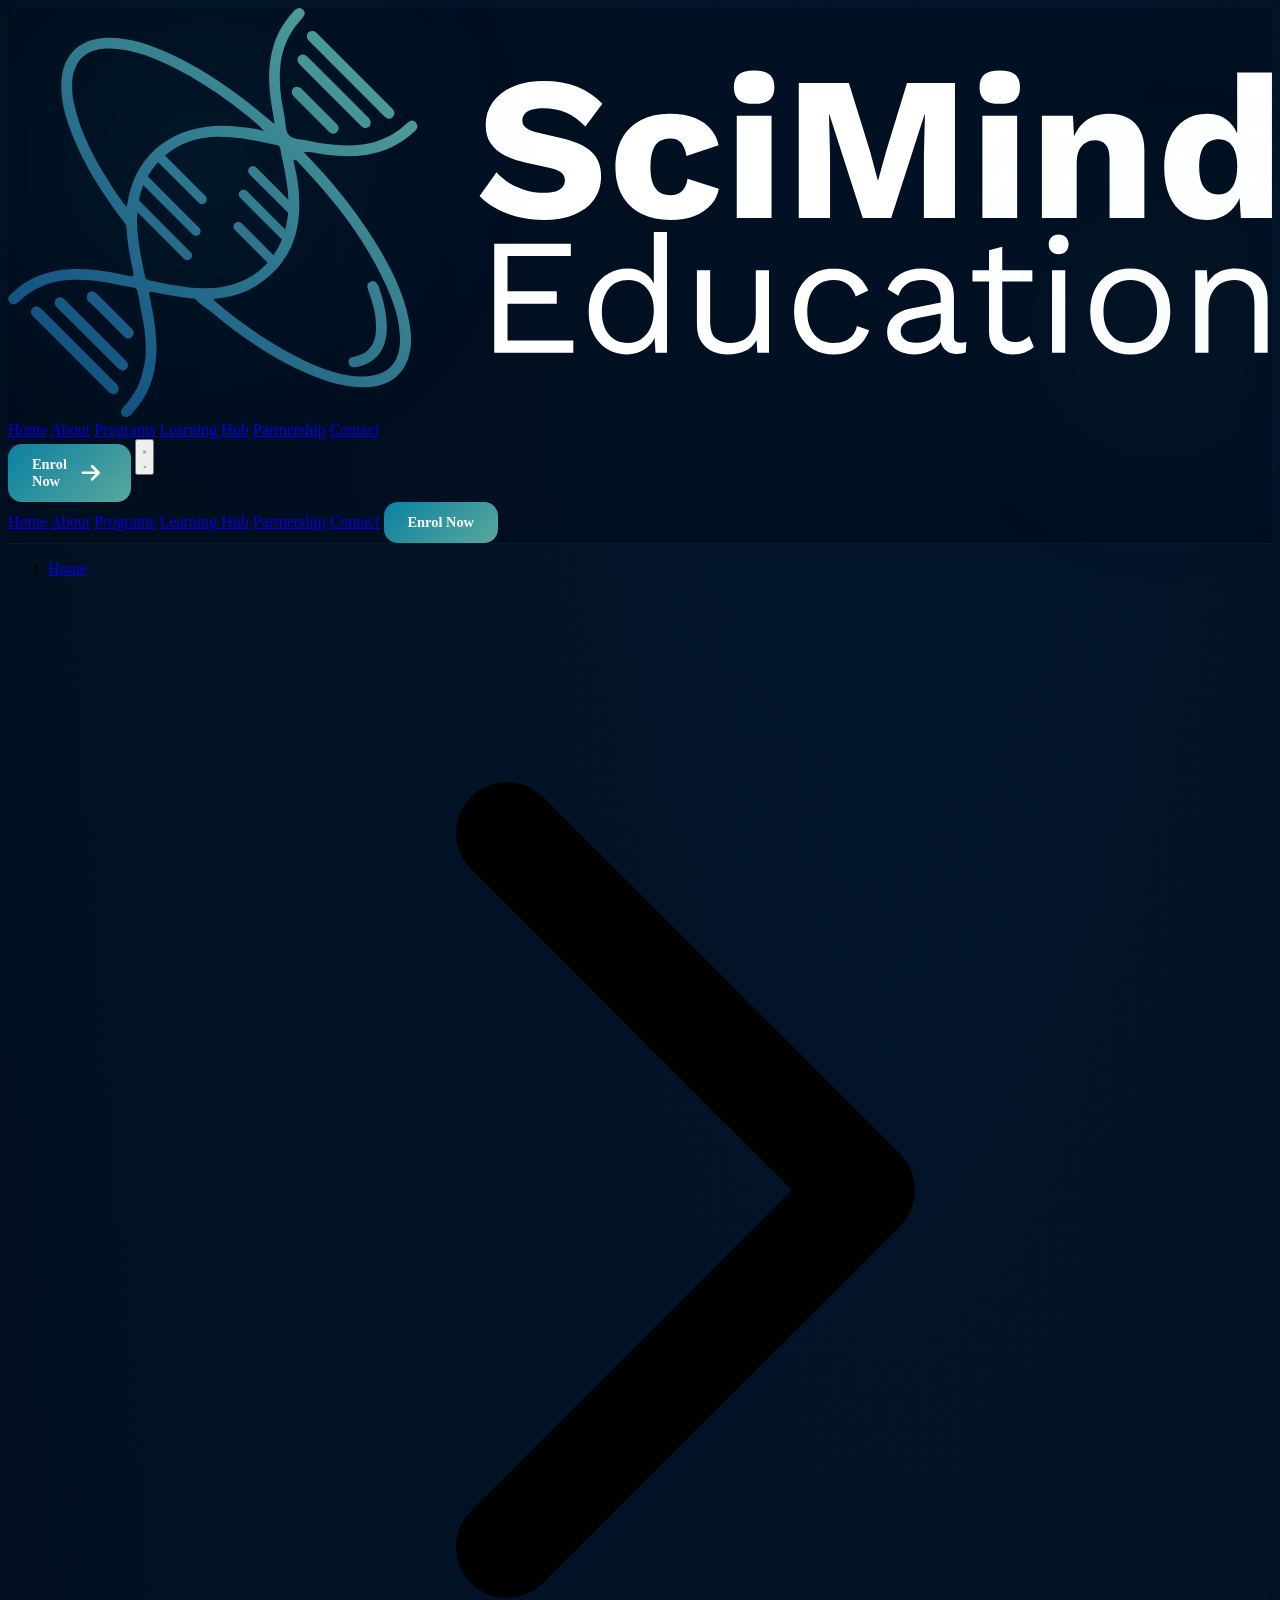
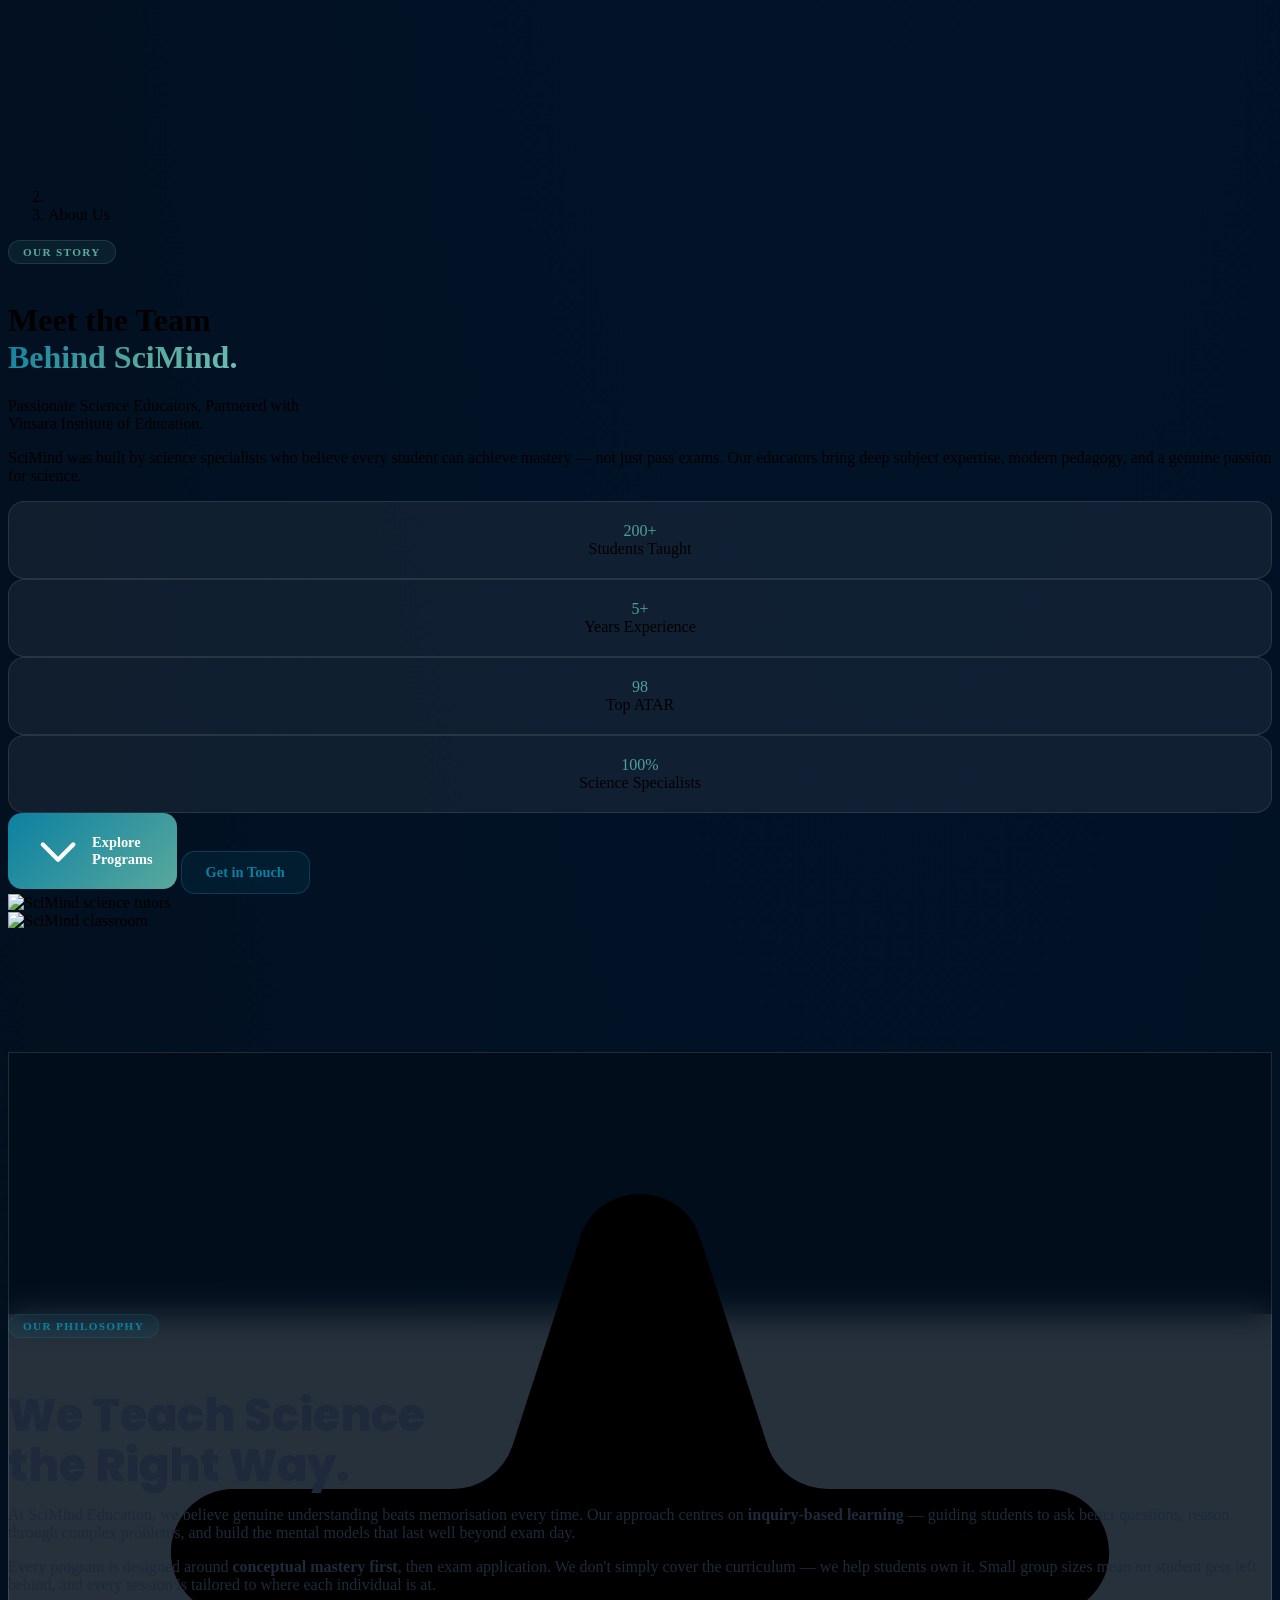
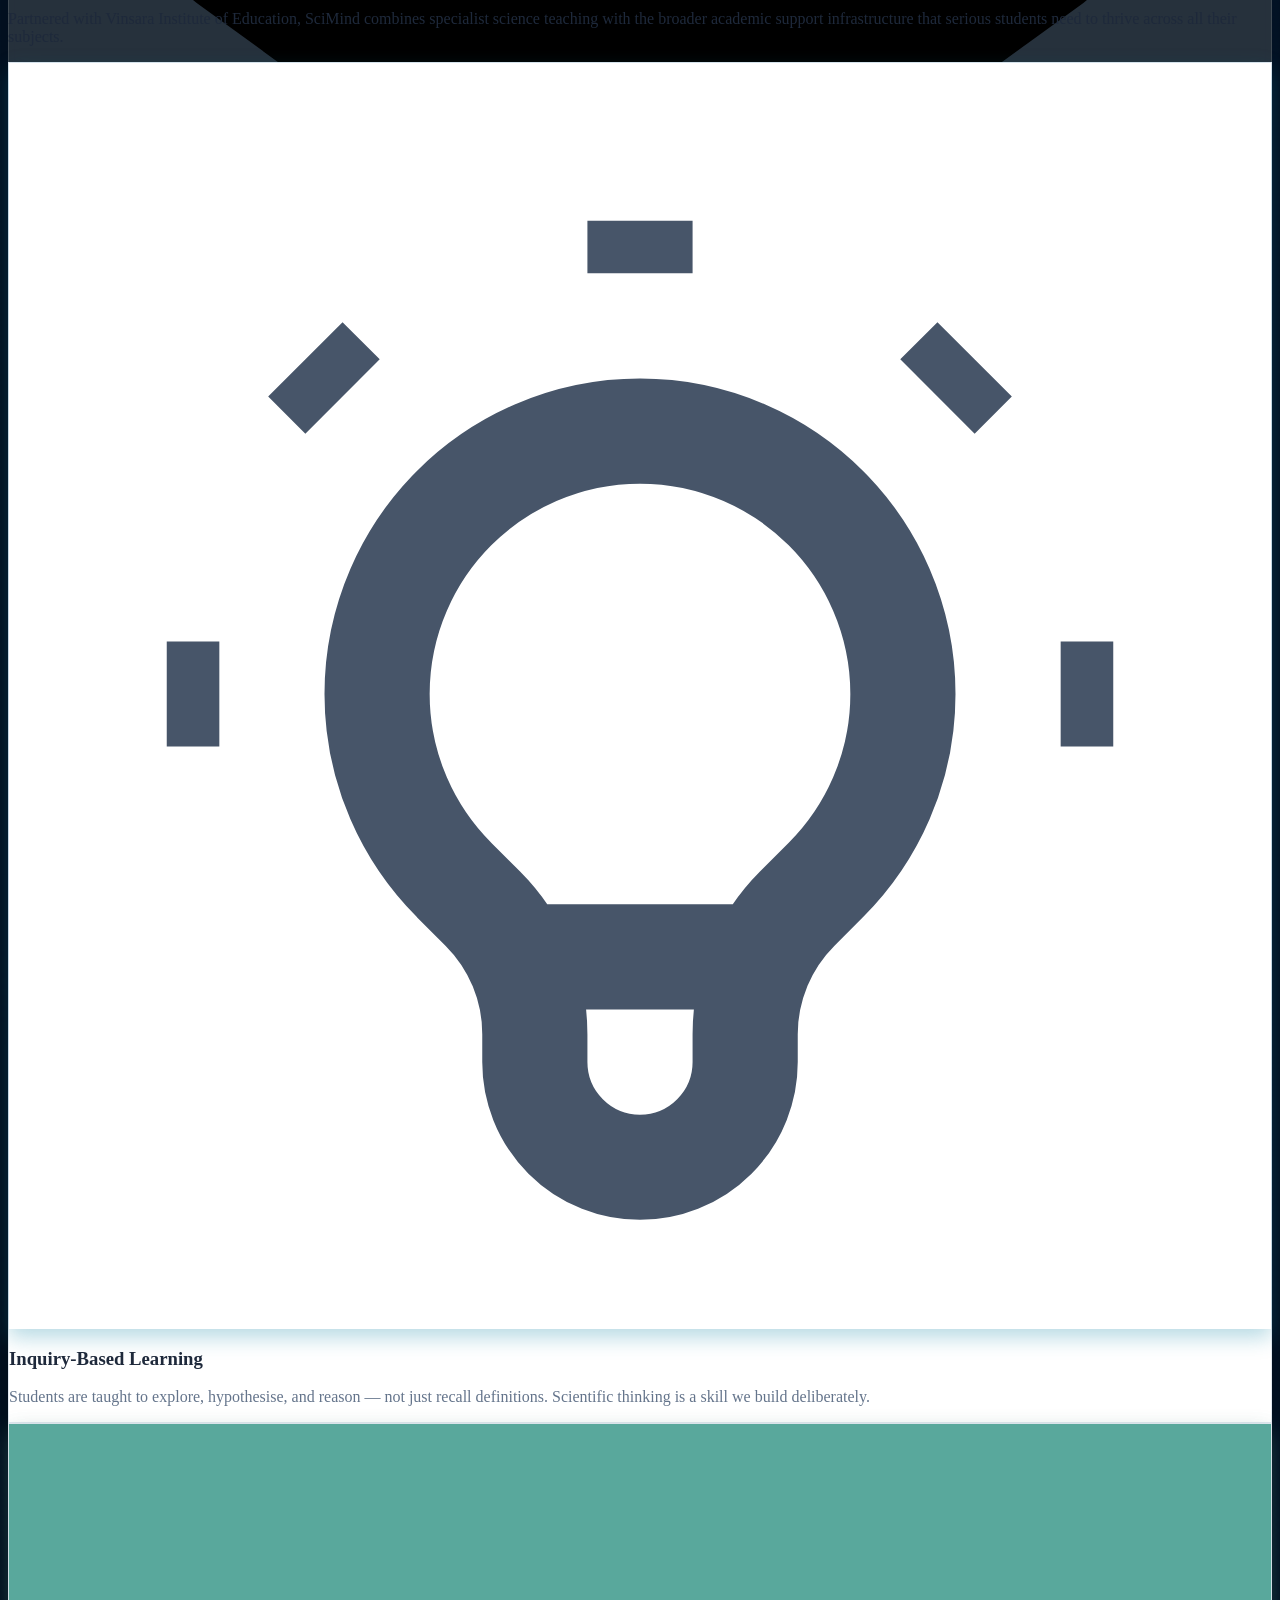
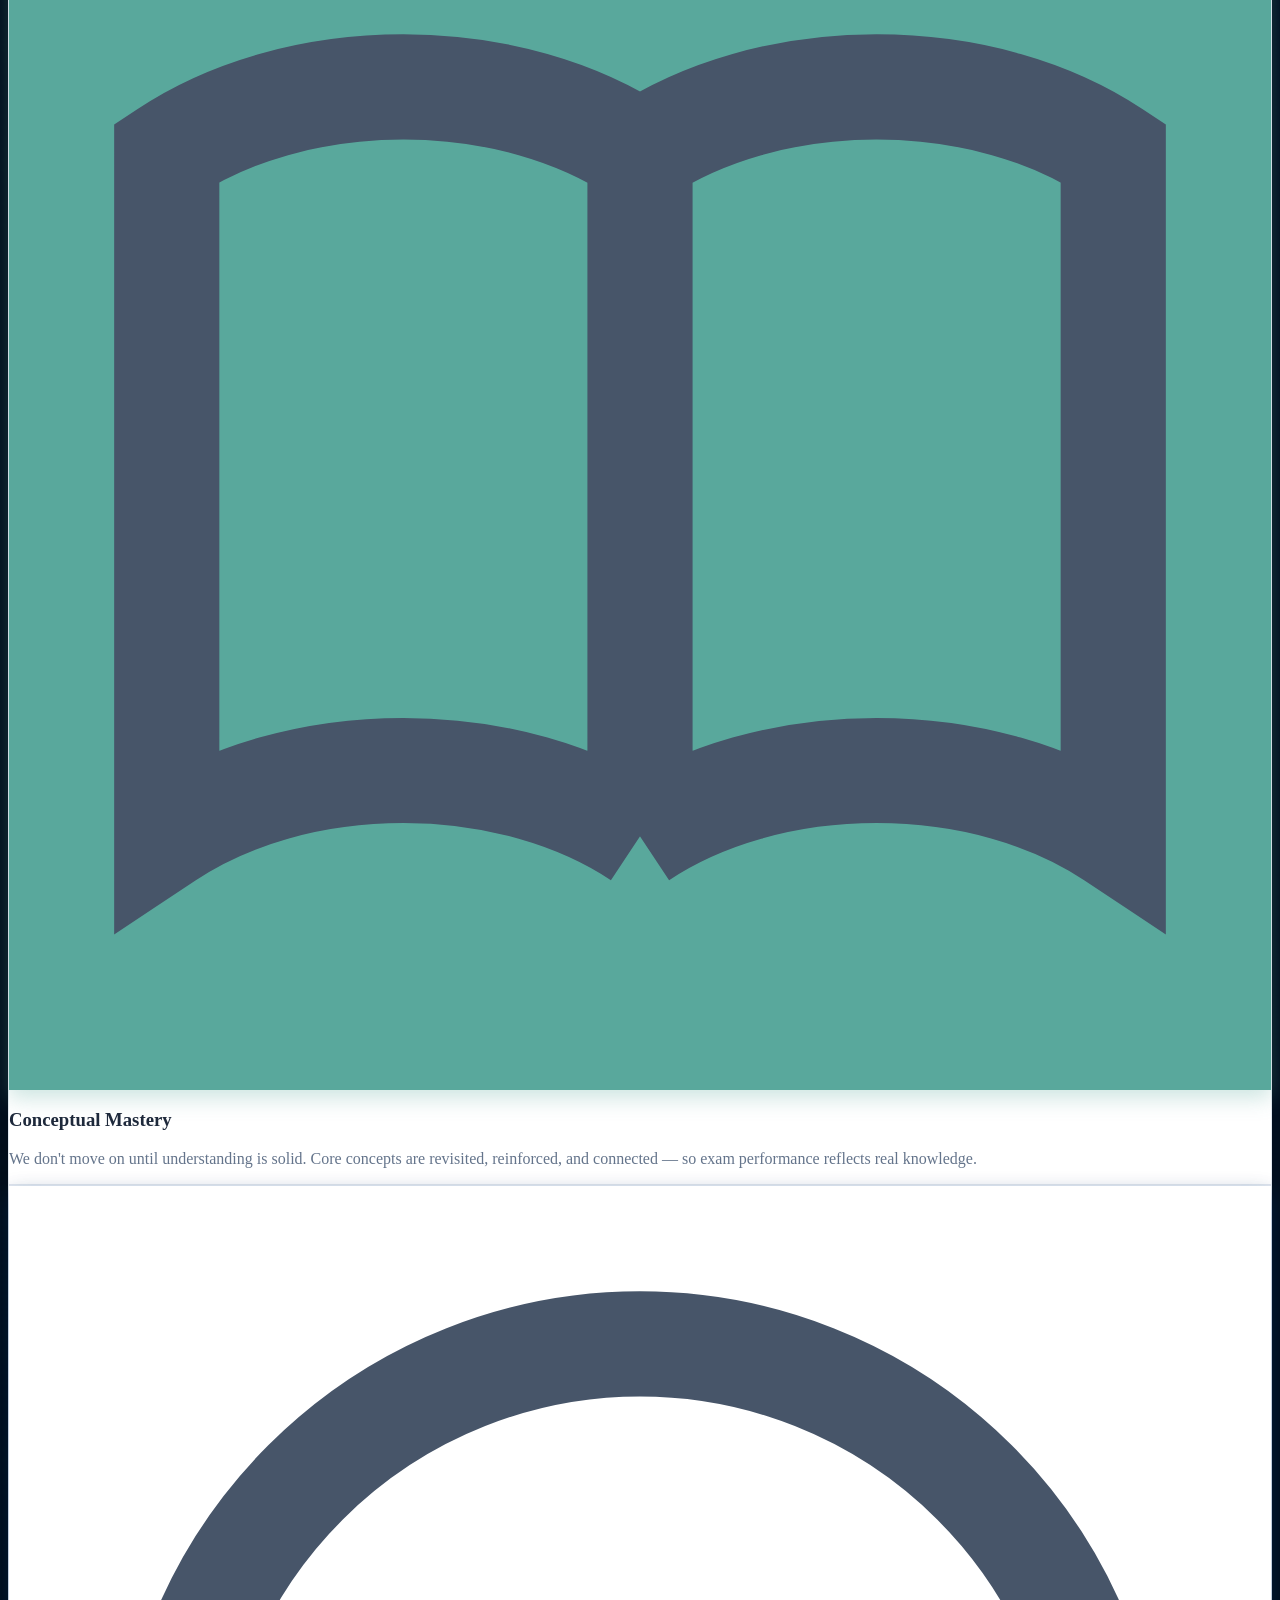
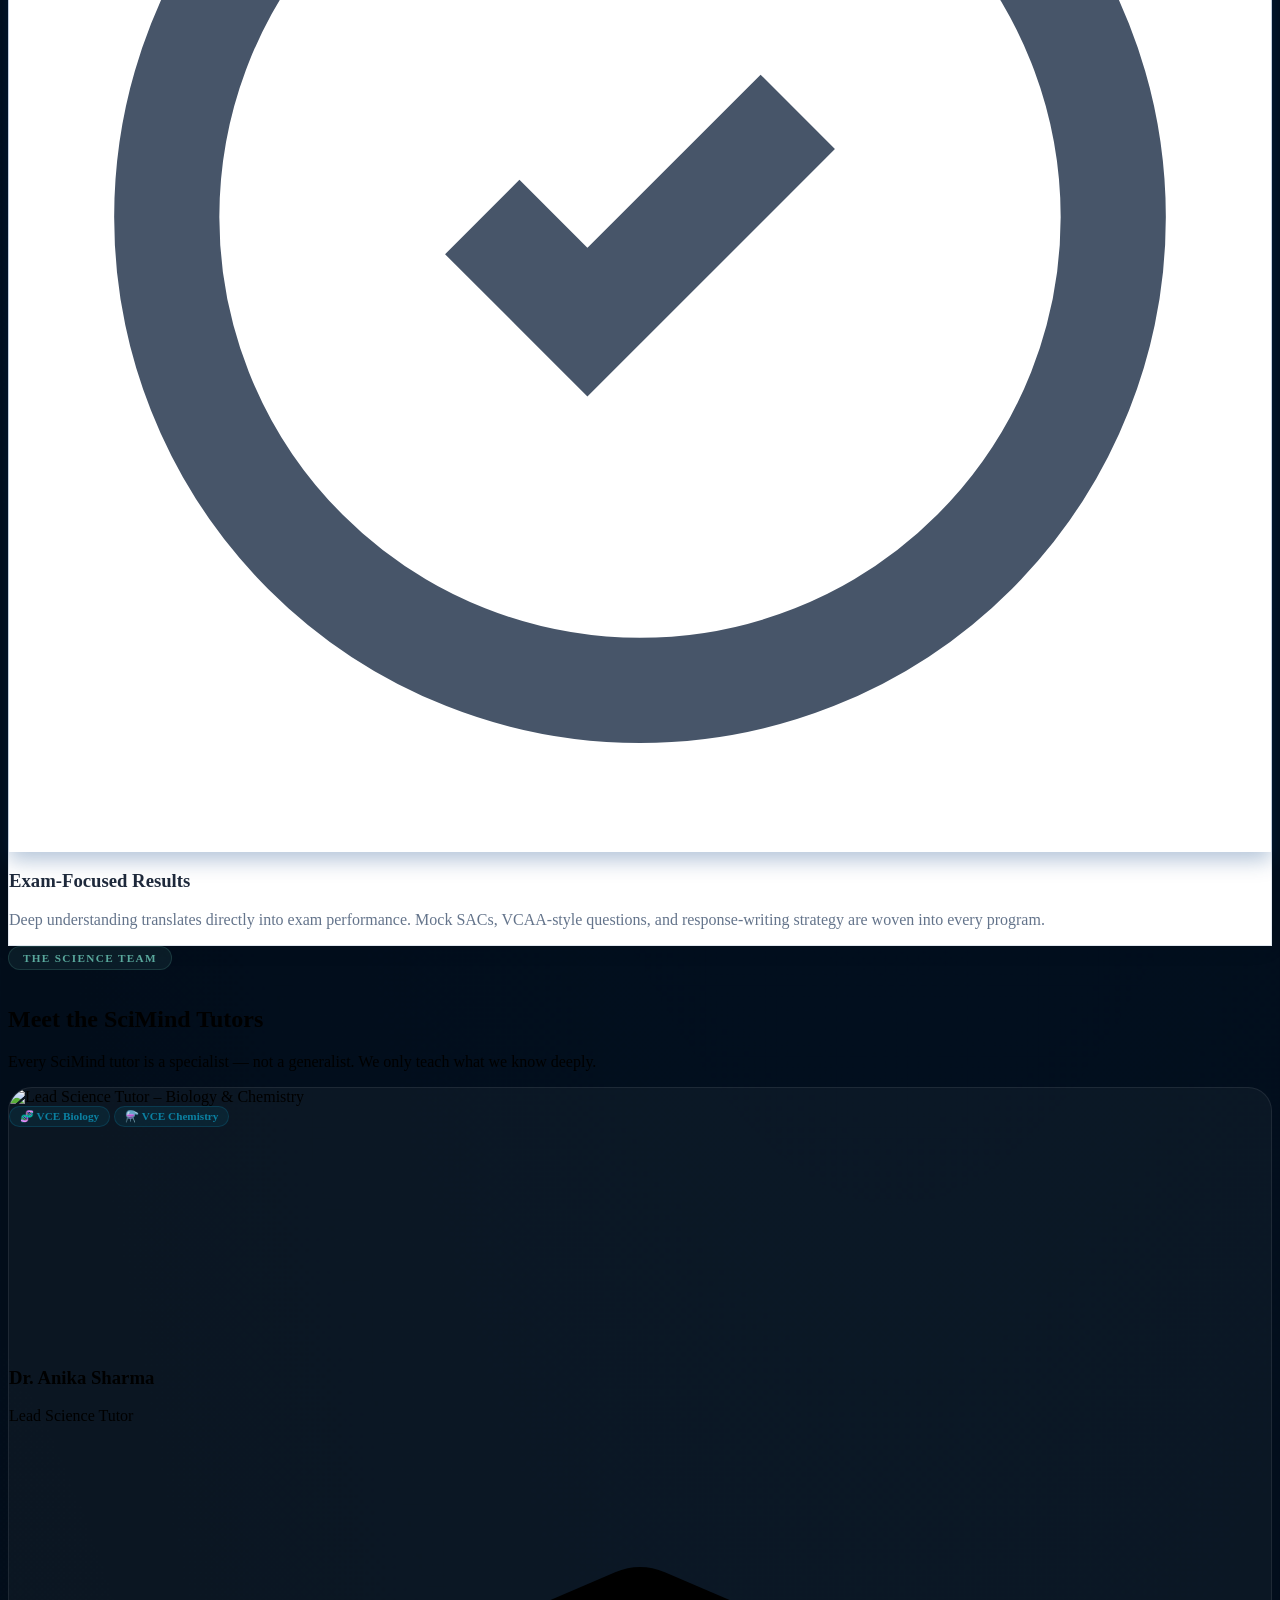
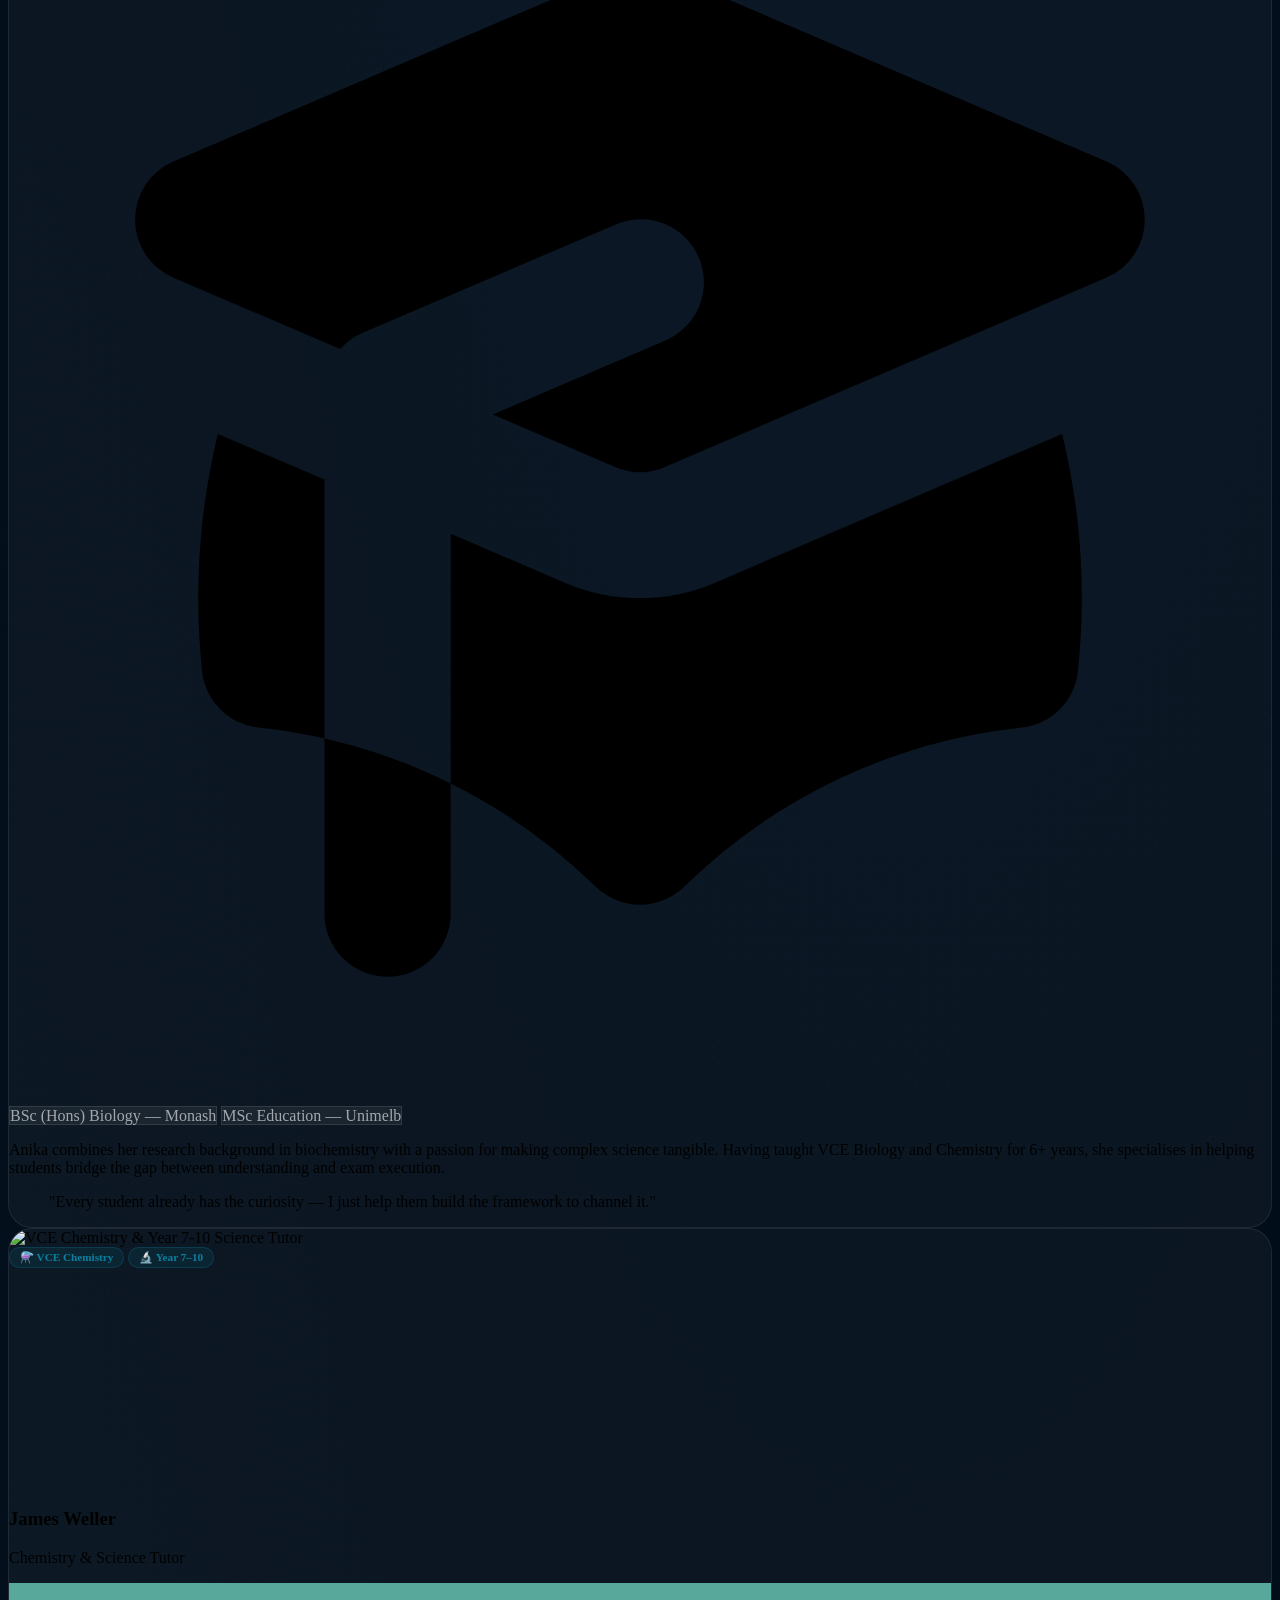
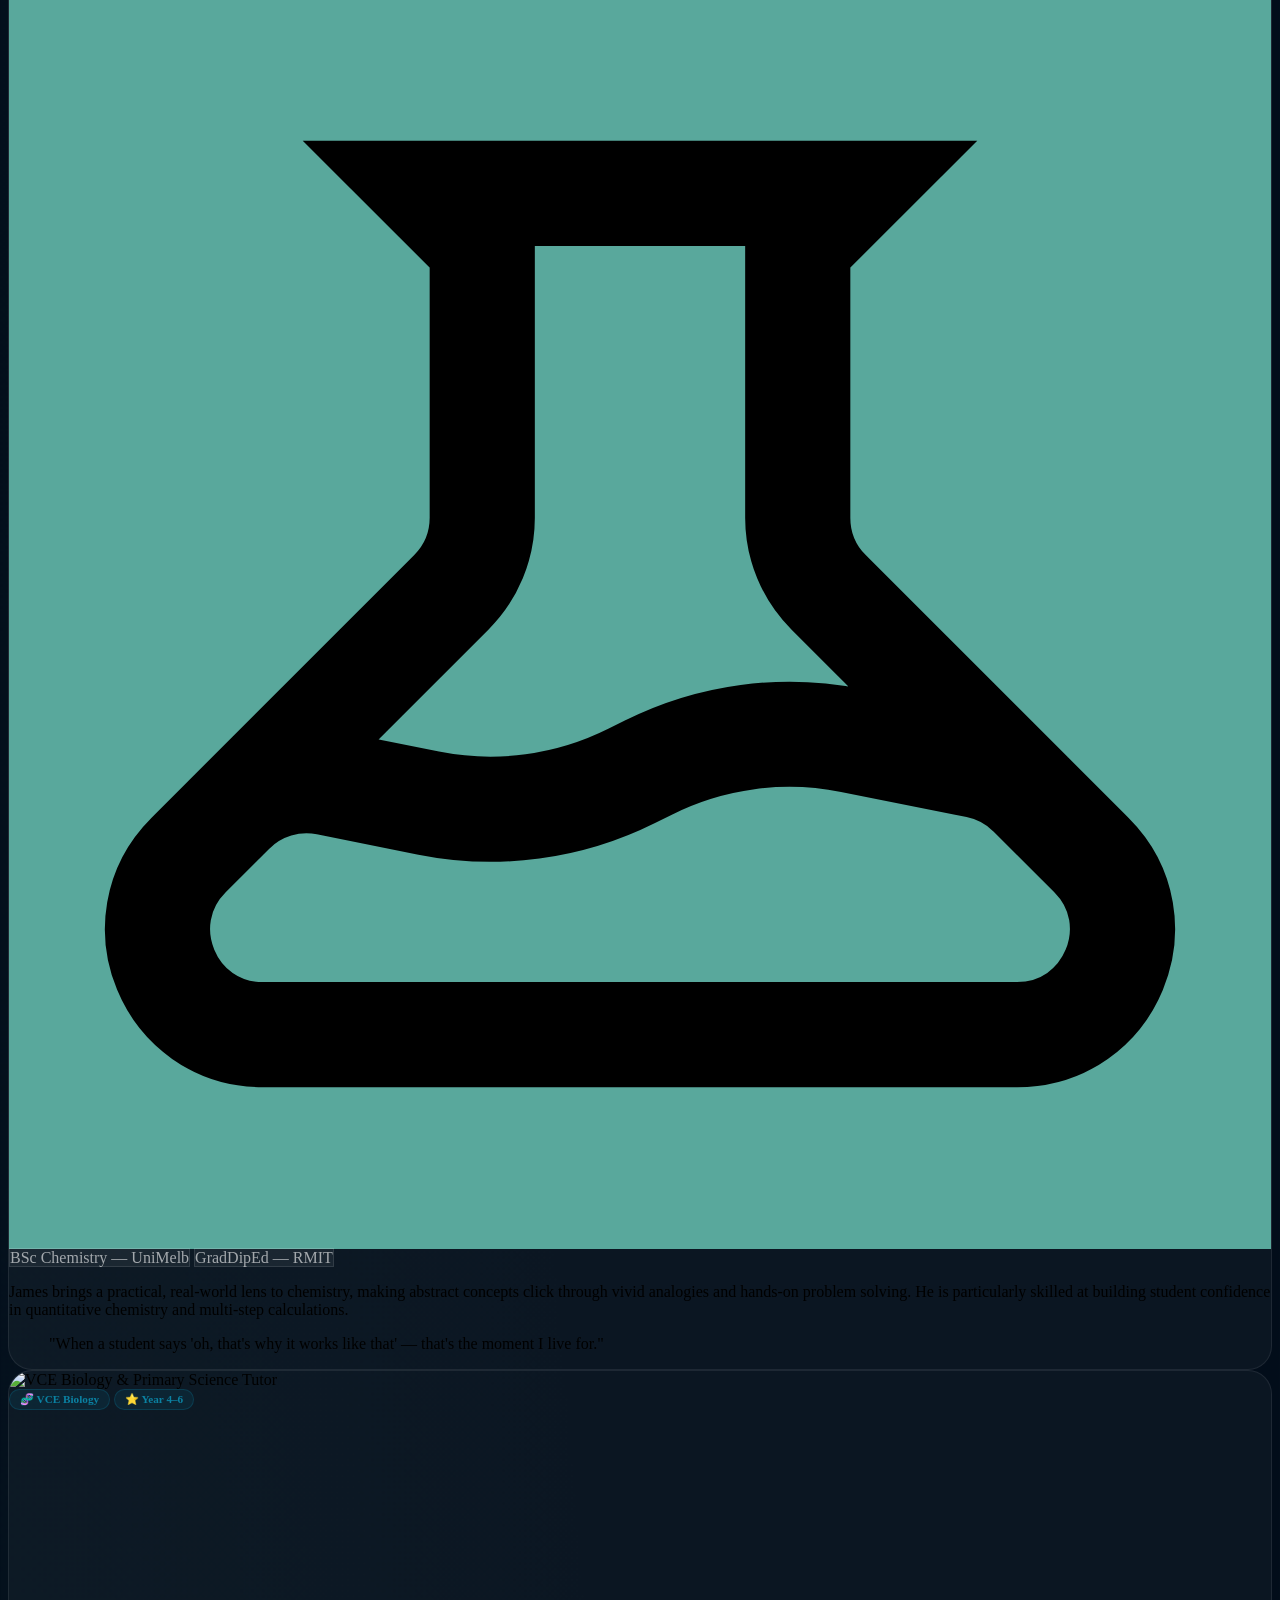
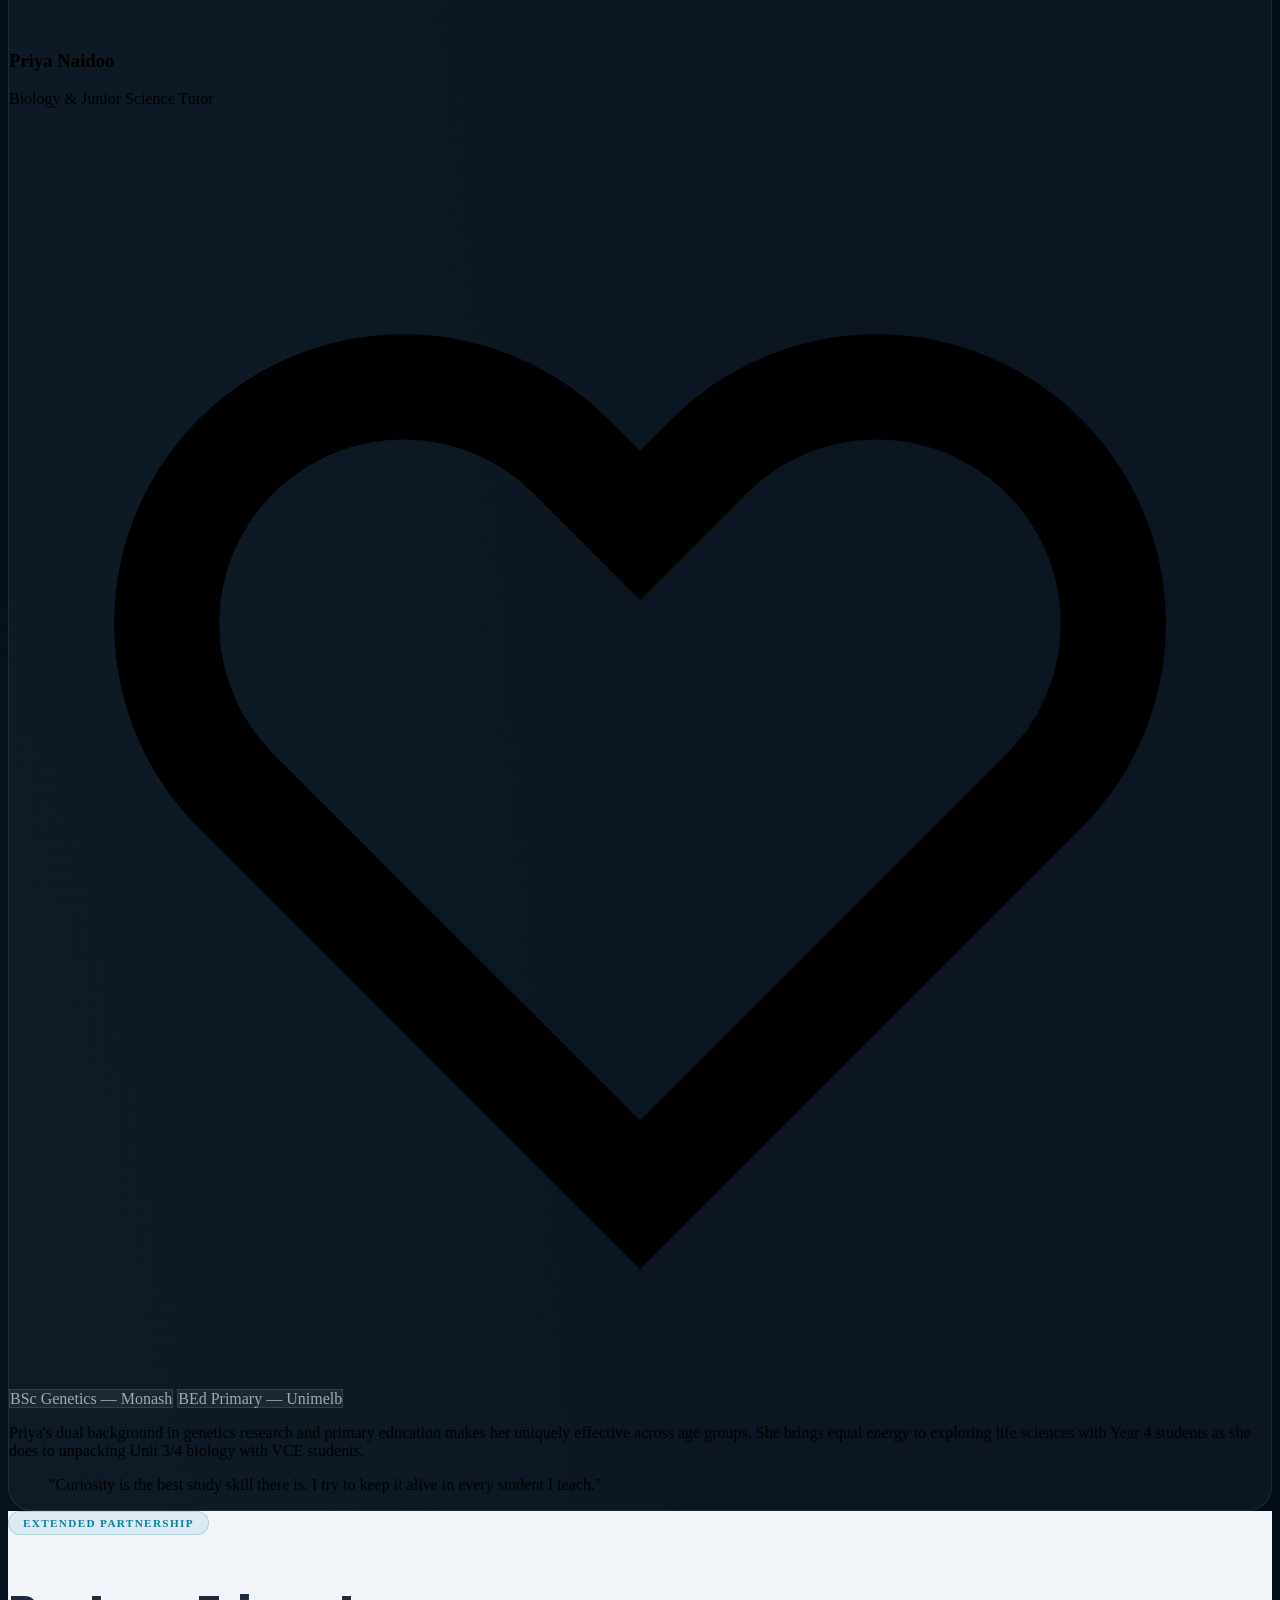
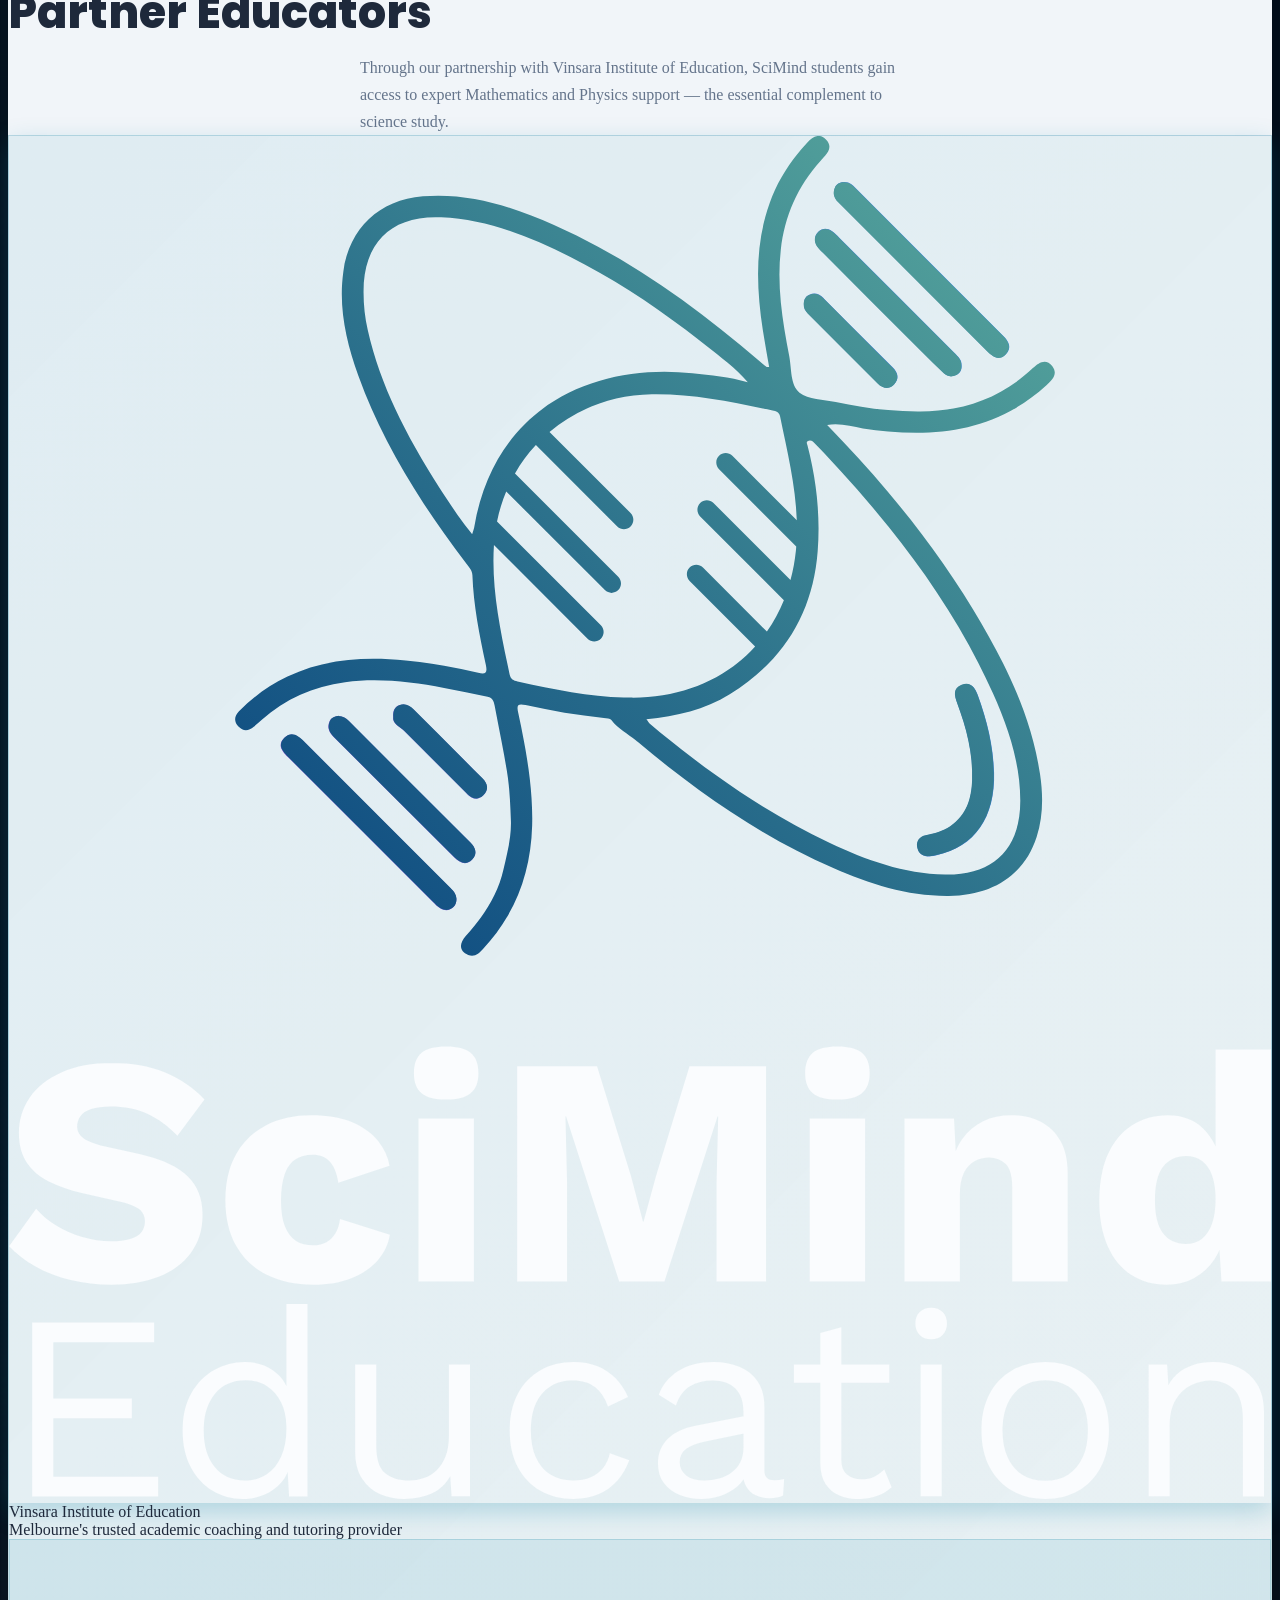
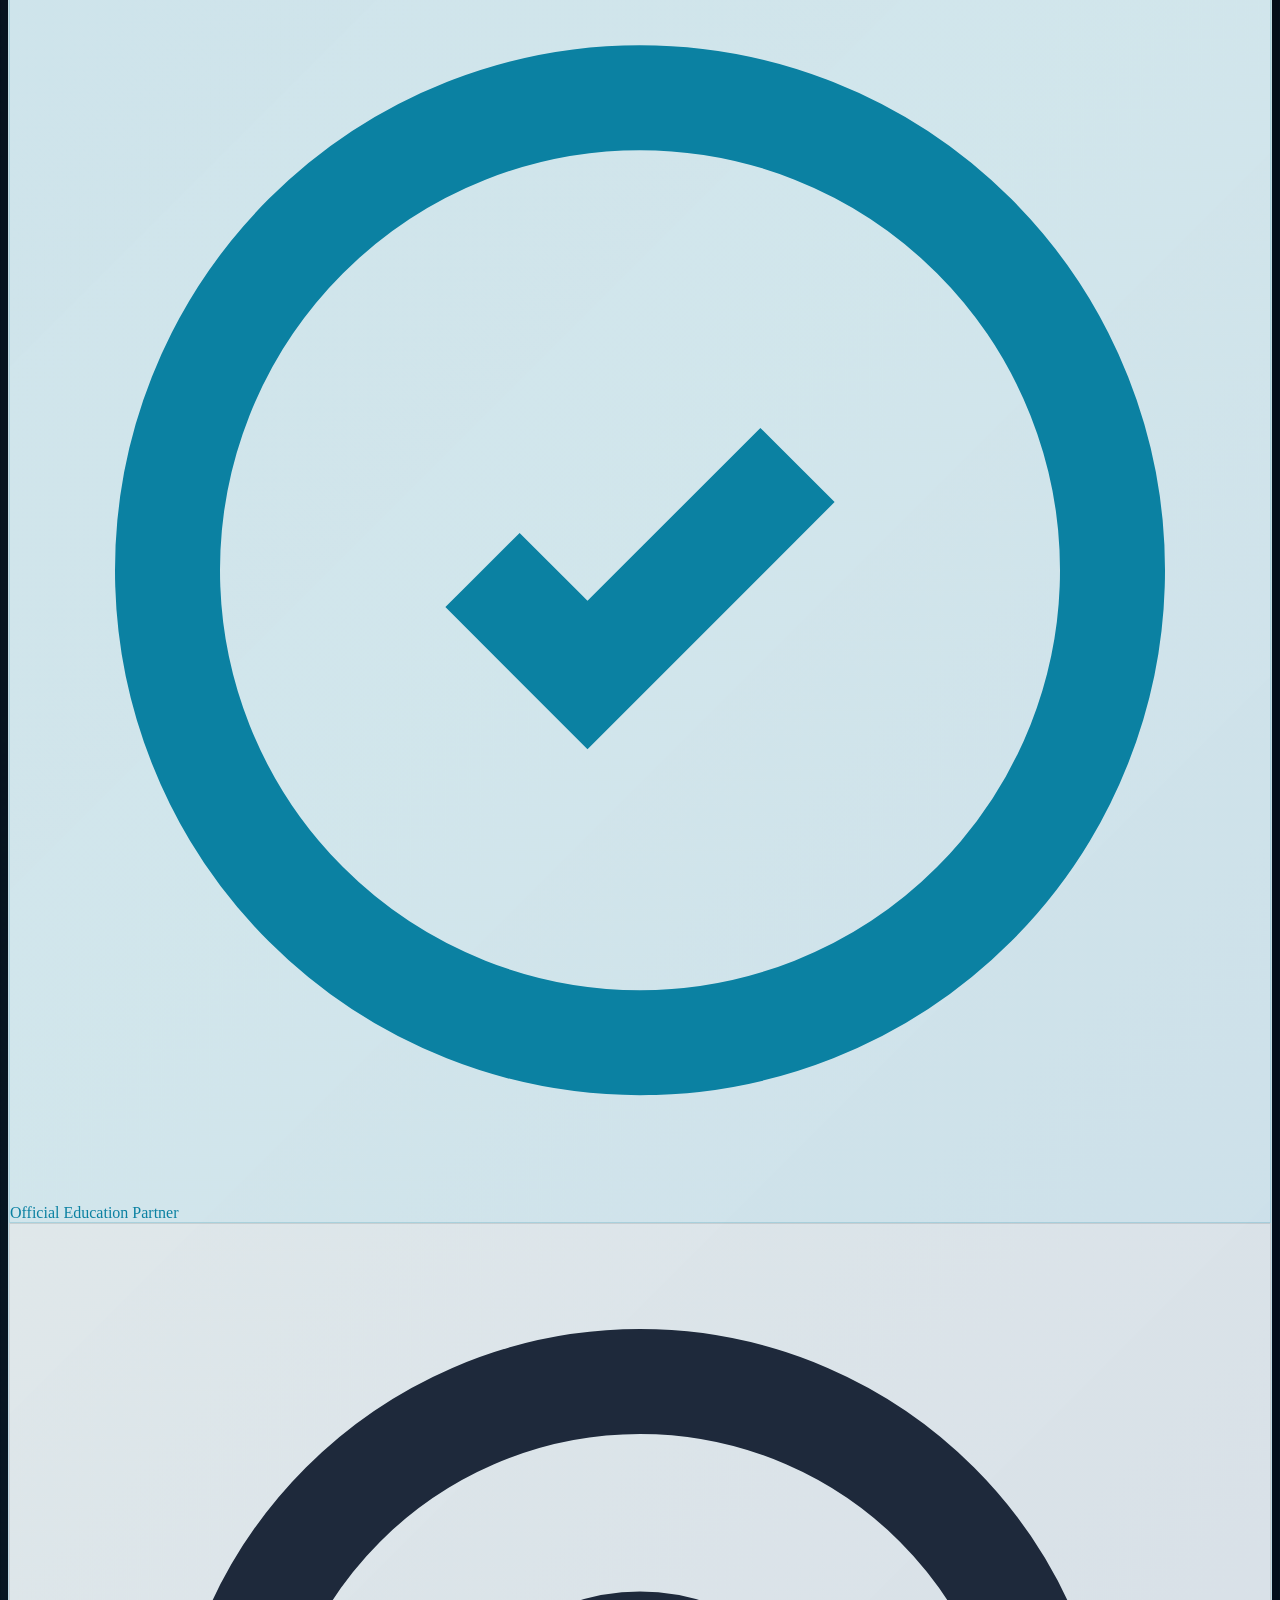
==== pages/about.html @ e5bff19e "Initial commit — SciMind Education website - 9-page static site (index, about, programs, 4 program p" ====
<!DOCTYPE html>
<html lang="en" class="scroll-smooth">
<head>
  <meta charset="UTF-8"/>
  <meta name="viewport" content="width=device-width, initial-scale=1.0"/>

  <!-- SEO -->
  <title>About Us | SciMind Education – Melbourne Science Tutors</title>
  <meta name="description" content="Meet the passionate science educators behind SciMind Education. Expert VCE Biology and Chemistry tutors, partnered with Vinsara Institute of Education in Melbourne."/>
  <meta name="keywords" content="SciMind Education tutors, science tutor Melbourne, VCE Biology tutor, VCE Chemistry tutor, Vinsara Institute, about SciMind"/>
  <meta name="robots" content="index, follow"/>
  <link rel="canonical" href="https://www.scimindeducation.com.au/about"/>

  <!-- Open Graph -->
  <meta property="og:type" content="website"/>
  <meta property="og:title" content="About SciMind Education – Meet the Team"/>
  <meta property="og:description" content="Expert science educators partnered with Vinsara Institute. Specialist VCE Biology, VCE Chemistry, and Years 4–12 science tutoring in Melbourne."/>
  <meta property="og:url" content="https://www.scimindeducation.com.au/about"/>
  <meta property="og:site_name" content="SciMind Education"/>

  <!-- JSON-LD: Organisation -->
  <script type="application/ld+json">
  {
    "@context": "https://schema.org",
    "@type": "EducationalOrganization",
    "name": "SciMind Education",
    "url": "https://www.scimindeducation.com.au",
    "description": "Specialist science tutoring centre in Melbourne offering VCE Biology, VCE Chemistry, and general science programs, in partnership with Vinsara Institute of Education.",
    "address": { "@type": "PostalAddress", "addressRegion": "VIC", "addressCountry": "AU" },
    "sameAs": ["https://www.vinsara.edu.au"]
  }
  </script>

  <!-- Styles & Fonts -->
  <script src="https://cdn.tailwindcss.com"></script>
  <script defer src="https://cdn.jsdelivr.net/npm/alpinejs@3.14.1/dist/cdn.min.js"></script>
  <link rel="preconnect" href="https://fonts.googleapis.com">
  <link rel="preconnect" href="https://fonts.gstatic.com" crossorigin>
  <link href="https://fonts.googleapis.com/css2?family=Inter:wght@300;400;500;600;700&family=Poppins:wght@400;600;700;800&display=swap" rel="stylesheet">
  <link rel="stylesheet" href="../css/custom.css?v=12"/>

  <script>
    tailwind.config = {
      theme: { extend: {
        colors: {
          navy:  { DEFAULT: '#003a7d', light: '#0050b0', dark: '#002558' },
          teal:  { DEFAULT: '#0b81a2', light: '#0d9ac2', dark: '#086882' },
          mint:  { DEFAULT: '#59a89c', light: '#6bbfb3', dark: '#448a7e' },
        },
        fontFamily: {
          sans:    ['Inter', 'system-ui', 'sans-serif'],
          display: ['Poppins', 'system-ui', 'sans-serif'],
        },
      }}
    }
  </script>

  <style>
    /* ── Section theming ── */
    .section-light { background-color: #f8fafc !important; color: #1e293b !important; }
    .section-grey  { background-color: #f1f5f9 !important; color: #1e293b !important; }
    .section-light .section-title, .section-grey .section-title { color: #1e293b !important; }
    .section-light .section-subtitle, .section-grey .section-subtitle { color: #64748b !important; }
    .section-light .section-badge, .section-grey .section-badge {
      color: #0b81a2 !important; background: rgba(11,129,162,0.09) !important; border-color: rgba(11,129,162,0.22) !important;
    }
    .section-light .glass-card, .section-grey .glass-card {
      background: #ffffff !important; border: 1px solid #e2e8f0 !important;
      box-shadow: 0 4px 20px rgba(0,0,0,0.06) !important; backdrop-filter: none !important;
    }
    .section-light .glass-card h3, .section-grey .glass-card h3 { color: #1e293b !important; }
    .section-light .glass-card h4, .section-grey .glass-card h4 { color: #1e293b !important; }
    .section-light .glass-card p, .section-grey .glass-card p  { color: #64748b !important; }
    .section-light [class*="text-white"]  { color: #475569 !important; }
    .section-grey  [class*="text-white"]  { color: #475569 !important; }
    .section-light [class*="text-teal"]   { color: #0b81a2 !important; }
    .section-light [class*="text-mint"]   { color: #59a89c !important; }
    .section-grey  [class*="text-teal"]   { color: #0b81a2 !important; }
    .section-grey  [class*="text-mint"]   { color: #59a89c !important; }
    /* ── Tutor cards ── */
    .tutor-card {
      background: rgba(255,255,255,0.04);
      border: 1px solid rgba(255,255,255,0.08);
      border-radius: 24px;
      overflow: hidden;
      transition: all 0.35s ease;
    }
    .tutor-card:hover {
      border-color: rgba(11,129,162,0.45);
      transform: translateY(-6px);
      box-shadow: 0 24px 56px rgba(0,0,0,0.4), 0 0 0 1px rgba(11,129,162,0.2);
    }
    .tutor-card .tutor-img-wrap {
      position: relative; overflow: hidden; height: 260px;
    }
    .tutor-card .tutor-img-wrap img {
      width: 100%; height: 100%; object-fit: cover;
      transition: transform 0.5s ease;
    }
    .tutor-card:hover .tutor-img-wrap img { transform: scale(1.05); }
    /* ── Credential pill ── */
    .cred-pill {
      display: inline-flex; align-items: center; gap: 5px;
      padding: 3px 10px; border-radius: 9999px; font-size: 0.7rem; font-weight: 600;
      background: rgba(11,129,162,0.12); color: #0b81a2; border: 1px solid rgba(11,129,162,0.25);
    }
    /* ── Philosophy pillar ── */
    .pillar-card {
      background: rgba(255,255,255,0.04); border: 1px solid rgba(255,255,255,0.08);
      border-radius: 20px; padding: 28px 24px; transition: all 0.3s ease;
    }
    .pillar-card:hover {
      background: rgba(255,255,255,0.07); border-color: rgba(11,129,162,0.35);
      transform: translateY(-4px); box-shadow: 0 16px 40px rgba(0,0,0,0.25);
    }
    /* ── Why card ── */
    .why-card {
      transition: all 0.3s ease;
    }
    .why-card:hover { transform: translateY(-4px); }
    /* ── Vinsara partner card ── */
    .partner-tutor-card {
      background: #ffffff; border: 1px solid #e2e8f0;
      border-radius: 20px; overflow: hidden;
      box-shadow: 0 4px 20px rgba(0,0,0,0.06);
      transition: all 0.3s ease;
    }
    .partner-tutor-card:hover {
      border-color: rgba(11,129,162,0.4);
      transform: translateY(-4px);
      box-shadow: 0 16px 40px rgba(11,129,162,0.12);
    }
    /* ── Stat bubble ── */
    .stat-bubble {
      background: rgba(255,255,255,0.06); border: 1px solid rgba(255,255,255,0.1);
      border-radius: 16px; padding: 20px; text-align: center;
    }
  </style>
</head>

<body class="bg-[#020d1a] text-white font-sans antialiased overflow-x-hidden">

<!-- ╔══════════════════════════════════════╗ -->
<!-- ║  NAVBAR                              ║ -->
<!-- ╚══════════════════════════════════════╝ -->
<nav id="navbar" class="fixed top-0 left-0 right-0 z-50 scrolled" x-data="{ mobileOpen: false }">
  <div class="max-w-7xl mx-auto px-6 py-4 flex items-center justify-between">

    <a href="../index.html" class="flex items-center" aria-label="SciMind Education – Home">
      <img src="../assets/images/H - White and Color.svg" alt="SciMind Education" class="h-9 w-auto object-contain"
        onerror="this.style.display='none';this.nextElementSibling.style.display='flex';"/>
      <div style="display:none" class="items-center gap-2">
        <div class="w-8 h-8 rounded-lg bg-gradient-to-br from-teal to-mint flex items-center justify-center">
          <span class="font-display font-extrabold text-sm text-white">S</span>
        </div>
        <span class="font-display font-bold text-white text-lg">SciMind</span>
      </div>
    </a>

    <div class="hidden md:flex items-center gap-6">
      <a href="../index.html"        class="text-white/70 hover:text-mint transition-colors text-sm font-medium">Home</a>
      <a href="about.html"           class="text-mint text-sm font-medium">About</a>
      <a href="programs.html"        class="text-white/70 hover:text-mint transition-colors text-sm font-medium">Programs</a>
      <a href="learning-hub.html"    class="text-white/70 hover:text-mint transition-colors text-sm font-medium">Learning Hub</a>
      <a href="../index.html#partner" class="text-white/70 hover:text-mint transition-colors text-sm font-medium">Partnership</a>
      <a href="enrol.html" class="text-white/70 hover:text-mint transition-colors text-sm font-medium">Contact</a>
    </div>

    <a href="enrol.html" class="hidden md:inline-flex btn-primary text-sm px-5 py-2.5">
      Enrol Now
      <svg class="w-4 h-4" fill="none" stroke="currentColor" stroke-width="2" viewBox="0 0 24 24"><path stroke-linecap="round" stroke-linejoin="round" d="M13 7l5 5m0 0l-5 5m5-5H6"/></svg>
    </a>

    <button @click="mobileOpen = !mobileOpen" class="md:hidden p-2 rounded-lg text-white/70 hover:text-white">
      <svg x-show="!mobileOpen" class="w-5 h-5" fill="none" stroke="currentColor" stroke-width="2" viewBox="0 0 24 24"><path stroke-linecap="round" stroke-linejoin="round" d="M4 6h16M4 12h16M4 18h16"/></svg>
      <svg x-show="mobileOpen" class="w-5 h-5" fill="none" stroke="currentColor" stroke-width="2" viewBox="0 0 24 24"><path stroke-linecap="round" stroke-linejoin="round" d="M6 18L18 6M6 6l12 12"/></svg>
    </button>
  </div>

  <!-- Mobile Menu -->
  <div x-show="mobileOpen" x-transition class="md:hidden border-t border-white/5 bg-[#020d1a]/97 backdrop-blur-xl">
    <div class="px-6 py-4 space-y-3 text-sm">
      <a href="../index.html"        class="block text-white/70 hover:text-mint py-2 transition-colors">Home</a>
      <a href="about.html"           class="block text-mint py-2">About</a>
      <a href="programs.html"        class="block text-white/70 hover:text-mint py-2 transition-colors">Programs</a>
      <a href="learning-hub.html"    class="block text-white/70 hover:text-mint py-2 transition-colors">Learning Hub</a>
      <a href="../index.html#partner" class="block text-white/70 hover:text-mint py-2 transition-colors">Partnership</a>
      <a href="enrol.html" class="block text-white/70 hover:text-mint py-2 transition-colors">Contact</a>
      <a href="enrol.html" class="btn-primary w-full justify-center mt-2">Enrol Now</a>
    </div>
  </div>
</nav>

<!-- ╔══════════════════════════════════════╗ -->
<!-- ║  HERO                                ║ -->
<!-- ╚══════════════════════════════════════╝ -->
<header class="relative pt-28 pb-20 px-6 overflow-hidden">
  <div class="absolute inset-0 bg-hero-glow pointer-events-none"></div>
  <div class="blob blob-1" style="opacity:.55"></div>
  <div class="blob blob-2" style="opacity:.40"></div>
  <div class="absolute inset-0 grid-overlay opacity-10 pointer-events-none"></div>

  <!-- Breadcrumb -->
  <nav aria-label="Breadcrumb" class="relative z-10 max-w-7xl mx-auto mb-8">
    <ol class="flex items-center gap-2 text-sm text-white/40">
      <li><a href="../index.html" class="hover:text-mint transition-colors">Home</a></li>
      <li><svg class="w-3 h-3 inline" fill="none" stroke="currentColor" stroke-width="2" viewBox="0 0 24 24"><path stroke-linecap="round" stroke-linejoin="round" d="M9 5l7 7-7 7"/></svg></li>
      <li class="text-white/70" aria-current="page">About Us</li>
    </ol>
  </nav>

  <div class="relative z-10 max-w-7xl mx-auto">
    <div class="grid grid-cols-1 lg:grid-cols-2 gap-12 items-center">

      <!-- Left: text -->
      <div>
        <span class="section-badge mb-5 inline-block fade-in-up">Our Story</span>
        <h1 class="font-display font-extrabold text-5xl md:text-6xl xl:text-7xl leading-[1.06] mb-6 fade-in-up">
          Meet the Team<br/><span class="gradient-text">Behind SciMind.</span>
        </h1>
        <p class="text-white/60 text-lg md:text-xl mb-4 leading-relaxed fade-in-up">
          Passionate Science Educators, Partnered with<br class="hidden md:block"/> Vinsara Institute of Education.
        </p>
        <p class="text-white/40 text-sm max-w-lg mb-9 leading-relaxed fade-in-up">
          SciMind was built by science specialists who believe every student can achieve mastery — not just pass exams. Our educators bring deep subject expertise, modern pedagogy, and a genuine passion for science.
        </p>

        <!-- Quick stat row -->
        <div class="flex flex-wrap gap-4 mb-9 fade-in-up">
          <div class="stat-bubble">
            <div class="font-display font-extrabold text-2xl gradient-text">200+</div>
            <div class="text-white/40 text-xs mt-0.5">Students Taught</div>
          </div>
          <div class="stat-bubble">
            <div class="font-display font-extrabold text-2xl gradient-text">5+</div>
            <div class="text-white/40 text-xs mt-0.5">Years Experience</div>
          </div>
          <div class="stat-bubble">
            <div class="font-display font-extrabold text-2xl gradient-text">98</div>
            <div class="text-white/40 text-xs mt-0.5">Top ATAR</div>
          </div>
          <div class="stat-bubble">
            <div class="font-display font-extrabold text-2xl gradient-text">100%</div>
            <div class="text-white/40 text-xs mt-0.5">Science Specialists</div>
          </div>
        </div>

        <div class="flex flex-col sm:flex-row gap-3 fade-in-up">
          <a href="programs.html" class="btn-primary text-base px-8 py-3.5">
            <svg class="w-5 h-5" fill="none" stroke="currentColor" stroke-width="2" viewBox="0 0 24 24"><path stroke-linecap="round" stroke-linejoin="round" d="M19 9l-7 7-7-7"/></svg>
            Explore Programs
          </a>
          <a href="enrol.html" class="btn-secondary text-base px-8 py-3.5">Get in Touch</a>
        </div>
      </div>

      <!-- Right: image collage (lg+ only) -->
      <div class="hidden lg:block relative fade-in-up" style="height:420px;">
        <!-- Main large image -->
        <div class="absolute inset-0 rounded-3xl overflow-hidden border border-white/10 shadow-2xl" style="right:0;bottom:30px;top:0;left:20px;">
          <img src="https://picsum.photos/seed/scimind-about-main/700/500" alt="SciMind science tutors" class="w-full h-full object-cover"/>
          <div class="absolute inset-0" style="background:linear-gradient(160deg,transparent 55%,rgba(2,13,26,0.7))"></div>
        </div>
        <!-- Floating secondary image -->
        <div class="absolute rounded-2xl overflow-hidden border border-white/15 shadow-xl" style="width:190px;height:140px;bottom:0;left:0;z-index:10;">
          <img src="https://picsum.photos/seed/scimind-classroom/400/280" alt="SciMind classroom" class="w-full h-full object-cover"/>
        </div>
        <!-- Floating badge top-right -->
        <div class="absolute glass-card rounded-2xl px-4 py-3 shadow-xl" style="top:20px;right:0;z-index:10;background:rgba(2,13,26,0.85);border:1px solid rgba(255,255,255,0.12);">
          <div class="flex items-center gap-2.5">
            <div class="w-8 h-8 rounded-xl bg-gradient-to-br from-teal to-mint flex items-center justify-center flex-shrink-0">
              <svg class="w-4 h-4 text-white" fill="currentColor" viewBox="0 0 20 20"><path d="M9.049 2.927c.3-.921 1.603-.921 1.902 0l1.07 3.292a1 1 0 00.95.69h3.462c.969 0 1.371 1.24.588 1.81l-2.8 2.034a1 1 0 00-.364 1.118l1.07 3.292c.3.921-.755 1.688-1.54 1.118l-2.8-2.034a1 1 0 00-1.175 0l-2.8 2.034c-.784.57-1.838-.197-1.539-1.118l1.07-3.292a1 1 0 00-.364-1.118L2.98 8.72c-.783-.57-.38-1.81.588-1.81h3.461a1 1 0 00.951-.69l1.07-3.292z"/></svg>
            </div>
            <div>
              <div class="font-semibold text-white text-xs">Expert Educators</div>
              <div class="text-white/40 text-xs">Science Specialists Only</div>
            </div>
          </div>
        </div>
        <!-- Vinsara partner pill bottom-right -->
        <div class="absolute flex items-center gap-2 rounded-full px-4 py-2 shadow-lg" style="bottom:40px;right:0;z-index:10;background:rgba(2,13,26,0.85);border:1px solid rgba(11,129,162,0.35);">
          <div class="w-2 h-2 rounded-full bg-mint" style="box-shadow:0 0 8px #59a89c"></div>
          <span class="text-white/70 text-xs font-medium">Vinsara Institute Partner</span>
        </div>
      </div>
    </div>
  </div>
</header>

<!-- ╔══════════════════════════════════════╗ -->
<!-- ║  OUR MISSION & PHILOSOPHY            ║ -->
<!-- ╚══════════════════════════════════════╝ -->
<section class="py-20 px-6 section-light" aria-labelledby="mission-heading">
  <div class="max-w-6xl mx-auto">
    <div class="grid grid-cols-1 lg:grid-cols-2 gap-16 items-start">

      <!-- Left: mission text -->
      <div class="fade-in-up">
        <span class="section-badge mb-4 inline-block">Our Philosophy</span>
        <h2 id="mission-heading" class="section-title text-4xl md:text-5xl mb-6">We Teach Science<br/>the Right Way.</h2>
        <p class="text-slate-600 text-base leading-relaxed mb-5">
          At SciMind Education, we believe genuine understanding beats memorisation every time. Our approach centres on <strong class="text-slate-800">inquiry-based learning</strong> — guiding students to ask better questions, reason through complex problems, and build the mental models that last well beyond exam day.
        </p>
        <p class="text-slate-600 text-base leading-relaxed mb-5">
          Every program is designed around <strong class="text-slate-800">conceptual mastery first</strong>, then exam application. We don't simply cover the curriculum — we help students own it. Small group sizes mean no student gets left behind, and every session is tailored to where each individual is at.
        </p>
        <p class="text-slate-600 text-base leading-relaxed">
          Partnered with Vinsara Institute of Education, SciMind combines specialist science teaching with the broader academic support infrastructure that serious students need to thrive across all their subjects.
        </p>
      </div>

      <!-- Right: 3 philosophy pillars -->
      <div class="space-y-4 fade-in-up">
        <!-- Pillar 1 -->
        <div class="why-card glass-card rounded-2xl p-6">
          <div class="flex items-start gap-4">
            <div class="w-11 h-11 rounded-xl bg-gradient-to-br from-teal to-teal/60 flex items-center justify-center flex-shrink-0 shadow-lg" style="box-shadow:0 8px 20px rgba(11,129,162,0.3)">
              <svg class="w-5 h-5 text-white" fill="none" stroke="currentColor" stroke-width="2" viewBox="0 0 24 24"><path d="M9.663 17h4.673M12 3v1m6.364 1.636l-.707.707M21 12h-1M4 12H3m3.343-5.657l-.707-.707m2.828 9.9a5 5 0 117.072 0l-.548.547A3.374 3.374 0 0014 18.469V19a2 2 0 11-4 0v-.531c0-.895-.356-1.754-.988-2.386l-.548-.547z"/></svg>
            </div>
            <div>
              <h3 class="font-display font-bold text-slate-800 text-base mb-1">Inquiry-Based Learning</h3>
              <p class="text-slate-500 text-sm leading-relaxed">Students are taught to explore, hypothesise, and reason — not just recall definitions. Scientific thinking is a skill we build deliberately.</p>
            </div>
          </div>
        </div>
        <!-- Pillar 2 -->
        <div class="why-card glass-card rounded-2xl p-6">
          <div class="flex items-start gap-4">
            <div class="w-11 h-11 rounded-xl flex items-center justify-center flex-shrink-0 shadow-lg" style="background:#59a89c;box-shadow:0 8px 20px rgba(89,168,156,0.3)">
              <svg class="w-5 h-5 text-white" fill="none" stroke="currentColor" stroke-width="2" viewBox="0 0 24 24"><path d="M12 6.253v13m0-13C10.832 5.477 9.246 5 7.5 5S4.168 5.477 3 6.253v13C4.168 18.477 5.754 18 7.5 18s3.332.477 4.5 1.253m0-13C13.168 5.477 14.754 5 16.5 5c1.747 0 3.332.477 4.5 1.253v13C19.832 18.477 18.247 18 16.5 18c-1.746 0-3.332.477-4.5 1.253"/></svg>
            </div>
            <div>
              <h3 class="font-display font-bold text-slate-800 text-base mb-1">Conceptual Mastery</h3>
              <p class="text-slate-500 text-sm leading-relaxed">We don't move on until understanding is solid. Core concepts are revisited, reinforced, and connected — so exam performance reflects real knowledge.</p>
            </div>
          </div>
        </div>
        <!-- Pillar 3 -->
        <div class="why-card glass-card rounded-2xl p-6">
          <div class="flex items-start gap-4">
            <div class="w-11 h-11 rounded-xl bg-gradient-to-br from-navy to-teal flex items-center justify-center flex-shrink-0 shadow-lg" style="box-shadow:0 8px 20px rgba(0,58,125,0.3)">
              <svg class="w-5 h-5 text-white" fill="none" stroke="currentColor" stroke-width="2" viewBox="0 0 24 24"><path d="M9 12l2 2 4-4m6 2a9 9 0 11-18 0 9 9 0 0118 0z"/></svg>
            </div>
            <div>
              <h3 class="font-display font-bold text-slate-800 text-base mb-1">Exam-Focused Results</h3>
              <p class="text-slate-500 text-sm leading-relaxed">Deep understanding translates directly into exam performance. Mock SACs, VCAA-style questions, and response-writing strategy are woven into every program.</p>
            </div>
          </div>
        </div>
      </div>
    </div>
  </div>
</section>

<!-- ╔══════════════════════════════════════╗ -->
<!-- ║  MEET THE TUTORS — SCIMIND TEAM      ║ -->
<!-- ╚══════════════════════════════════════╝ -->
<section class="py-20 px-6" aria-labelledby="tutors-heading">
  <div class="max-w-7xl mx-auto">
    <div class="text-center mb-14 fade-in-up">
      <span class="section-badge mb-4 inline-block">The Science Team</span>
      <h2 id="tutors-heading" class="font-display font-extrabold text-4xl md:text-5xl text-white mb-4">Meet the SciMind Tutors</h2>
      <p class="text-white/50 max-w-xl mx-auto">Every SciMind tutor is a specialist — not a generalist. We only teach what we know deeply.</p>
    </div>

    <div class="grid grid-cols-1 md:grid-cols-2 lg:grid-cols-3 gap-8">

      <!-- Tutor 1: Lead Tutor -->
      <article class="tutor-card fade-in-up">
        <div class="tutor-img-wrap">
          <img src="https://i.pravatar.cc/400?u=scimind-lead-tutor" alt="Lead Science Tutor – Biology & Chemistry"/>
          <div class="absolute inset-0" style="background:linear-gradient(180deg,transparent 50%,rgba(2,13,26,0.9))"></div>
          <div class="absolute bottom-4 left-4 right-4">
            <div class="flex flex-wrap gap-1.5">
              <span class="cred-pill">🧬 VCE Biology</span>
              <span class="cred-pill">⚗️ VCE Chemistry</span>
            </div>
          </div>
        </div>
        <div class="p-6">
          <div class="flex items-start justify-between mb-3">
            <div>
              <h3 class="font-display font-bold text-white text-xl">Dr. Anika Sharma</h3>
              <p class="text-teal text-sm font-medium mt-0.5">Lead Science Tutor</p>
            </div>
            <div class="w-10 h-10 rounded-xl bg-gradient-to-br from-teal to-mint flex items-center justify-center flex-shrink-0">
              <svg class="w-4 h-4 text-white" fill="currentColor" viewBox="0 0 20 20"><path d="M10.394 2.08a1 1 0 00-.788 0l-7 3a1 1 0 000 1.84L5.25 8.051a.999.999 0 01.356-.257l4-1.714a1 1 0 11.788 1.838L7.667 9.088l1.94.831a1 1 0 00.787 0l7-3a1 1 0 000-1.838l-7-3zM3.31 9.397L5 10.12v4.102a8.969 8.969 0 00-1.05-.174 1 1 0 01-.89-.89 11.115 11.115 0 01.25-3.762zM9.3 16.573A9.026 9.026 0 007 14.935v-3.957l1.818.78a3 3 0 002.364 0l5.508-2.361a11.026 11.026 0 01.25 3.762 1 1 0 01-.89.89 8.968 8.968 0 00-5.35 2.524 1 1 0 01-1.4 0zM6 18a1 1 0 001-1v-2.065a8.935 8.935 0 00-2-.712V17a1 1 0 001 1z"/></svg>
            </div>
          </div>
          <!-- Credentials -->
          <div class="flex flex-wrap gap-1.5 mb-4">
            <span class="inline-flex items-center gap-1 px-2.5 py-1 rounded-full text-xs font-medium" style="background:rgba(255,255,255,0.06);color:rgba(255,255,255,0.6);border:1px solid rgba(255,255,255,0.1)">BSc (Hons) Biology — Monash</span>
            <span class="inline-flex items-center gap-1 px-2.5 py-1 rounded-full text-xs font-medium" style="background:rgba(255,255,255,0.06);color:rgba(255,255,255,0.6);border:1px solid rgba(255,255,255,0.1)">MSc Education — Unimelb</span>
          </div>
          <p class="text-white/50 text-sm leading-relaxed mb-4">
            Anika combines her research background in biochemistry with a passion for making complex science tangible. Having taught VCE Biology and Chemistry for 6+ years, she specialises in helping students bridge the gap between understanding and exam execution.
          </p>
          <blockquote class="border-l-2 border-teal pl-3 italic text-white/40 text-xs leading-relaxed">
            "Every student already has the curiosity — I just help them build the framework to channel it."
          </blockquote>
        </div>
      </article>

      <!-- Tutor 2: Science Tutor -->
      <article class="tutor-card fade-in-up">
        <div class="tutor-img-wrap">
          <img src="https://i.pravatar.cc/400?u=scimind-tutor-chemistry" alt="VCE Chemistry & Year 7-10 Science Tutor"/>
          <div class="absolute inset-0" style="background:linear-gradient(180deg,transparent 50%,rgba(2,13,26,0.9))"></div>
          <div class="absolute bottom-4 left-4 right-4">
            <div class="flex flex-wrap gap-1.5">
              <span class="cred-pill">⚗️ VCE Chemistry</span>
              <span class="cred-pill">🔬 Year 7–10</span>
            </div>
          </div>
        </div>
        <div class="p-6">
          <div class="flex items-start justify-between mb-3">
            <div>
              <h3 class="font-display font-bold text-white text-xl">James Weller</h3>
              <p class="text-teal text-sm font-medium mt-0.5">Chemistry & Science Tutor</p>
            </div>
            <div class="w-10 h-10 rounded-xl flex items-center justify-center flex-shrink-0" style="background:#59a89c">
              <svg class="w-4 h-4 text-white" fill="none" stroke="currentColor" stroke-width="2" viewBox="0 0 24 24"><path d="M19.428 15.428a2 2 0 00-1.022-.547l-2.387-.477a6 6 0 00-3.86.517l-.318.158a6 6 0 01-3.86.517L6.05 15.21a2 2 0 00-1.806.547M8 4h8l-1 1v5.172a2 2 0 00.586 1.414l5 5c1.26 1.26.367 3.414-1.415 3.414H4.828c-1.782 0-2.674-2.154-1.414-3.414l5-5A2 2 0 009 10.172V5L8 4z"/></svg>
            </div>
          </div>
          <div class="flex flex-wrap gap-1.5 mb-4">
            <span class="inline-flex items-center gap-1 px-2.5 py-1 rounded-full text-xs font-medium" style="background:rgba(255,255,255,0.06);color:rgba(255,255,255,0.6);border:1px solid rgba(255,255,255,0.1)">BSc Chemistry — UniMelb</span>
            <span class="inline-flex items-center gap-1 px-2.5 py-1 rounded-full text-xs font-medium" style="background:rgba(255,255,255,0.06);color:rgba(255,255,255,0.6);border:1px solid rgba(255,255,255,0.1)">GradDipEd — RMIT</span>
          </div>
          <p class="text-white/50 text-sm leading-relaxed mb-4">
            James brings a practical, real-world lens to chemistry, making abstract concepts click through vivid analogies and hands-on problem solving. He is particularly skilled at building student confidence in quantitative chemistry and multi-step calculations.
          </p>
          <blockquote class="border-l-2 border-mint pl-3 italic text-white/40 text-xs leading-relaxed">
            "When a student says 'oh, that's why it works like that' — that's the moment I live for."
          </blockquote>
        </div>
      </article>

      <!-- Tutor 3: Biology & Junior Science -->
      <article class="tutor-card fade-in-up">
        <div class="tutor-img-wrap">
          <img src="https://i.pravatar.cc/400?u=scimind-tutor-biology" alt="VCE Biology & Primary Science Tutor"/>
          <div class="absolute inset-0" style="background:linear-gradient(180deg,transparent 50%,rgba(2,13,26,0.9))"></div>
          <div class="absolute bottom-4 left-4 right-4">
            <div class="flex flex-wrap gap-1.5">
              <span class="cred-pill">🧬 VCE Biology</span>
              <span class="cred-pill">⭐ Year 4–6</span>
            </div>
          </div>
        </div>
        <div class="p-6">
          <div class="flex items-start justify-between mb-3">
            <div>
              <h3 class="font-display font-bold text-white text-xl">Priya Naidoo</h3>
              <p class="text-teal text-sm font-medium mt-0.5">Biology & Junior Science Tutor</p>
            </div>
            <div class="w-10 h-10 rounded-xl bg-gradient-to-br from-navy to-teal flex items-center justify-center flex-shrink-0">
              <svg class="w-4 h-4 text-white" fill="none" stroke="currentColor" stroke-width="2" viewBox="0 0 24 24"><path d="M4.318 6.318a4.5 4.5 0 000 6.364L12 20.364l7.682-7.682a4.5 4.5 0 00-6.364-6.364L12 7.636l-1.318-1.318a4.5 4.5 0 00-6.364 0z"/></svg>
            </div>
          </div>
          <div class="flex flex-wrap gap-1.5 mb-4">
            <span class="inline-flex items-center gap-1 px-2.5 py-1 rounded-full text-xs font-medium" style="background:rgba(255,255,255,0.06);color:rgba(255,255,255,0.6);border:1px solid rgba(255,255,255,0.1)">BSc Genetics — Monash</span>
            <span class="inline-flex items-center gap-1 px-2.5 py-1 rounded-full text-xs font-medium" style="background:rgba(255,255,255,0.06);color:rgba(255,255,255,0.6);border:1px solid rgba(255,255,255,0.1)">BEd Primary — Unimelb</span>
          </div>
          <p class="text-white/50 text-sm leading-relaxed mb-4">
            Priya's dual background in genetics research and primary education makes her uniquely effective across age groups. She brings equal energy to exploring life sciences with Year 4 students as she does to unpacking Unit 3/4 biology with VCE students.
          </p>
          <blockquote class="border-l-2 border-teal pl-3 italic text-white/40 text-xs leading-relaxed">
            "Curiosity is the best study skill there is. I try to keep it alive in every student I teach."
          </blockquote>
        </div>
      </article>

    </div>
  </div>
</section>

<!-- ╔══════════════════════════════════════╗ -->
<!-- ║  PARTNER TUTORS — VINSARA            ║ -->
<!-- ╚══════════════════════════════════════╝ -->
<section class="py-20 px-6 section-grey" aria-labelledby="vinsara-heading">
  <div class="max-w-7xl mx-auto">

    <!-- Vinsara header with logo area -->
    <div class="text-center mb-14 fade-in-up">
      <span class="section-badge mb-4 inline-block">Extended Partnership</span>
      <h2 id="vinsara-heading" class="section-title text-4xl md:text-5xl mb-4">Partner Educators</h2>
      <p class="section-subtitle max-w-xl mx-auto">Through our partnership with Vinsara Institute of Education, SciMind students gain access to expert Mathematics and Physics support — the essential complement to science study.</p>
    </div>

    <!-- Vinsara branding banner -->
    <div class="relative rounded-3xl p-8 mb-10 overflow-hidden fade-in-up" style="background:linear-gradient(135deg,rgba(11,129,162,0.08),rgba(89,168,156,0.06),rgba(0,58,125,0.08));border:1px solid rgba(11,129,162,0.18);">
      <div class="absolute inset-0 pointer-events-none rounded-3xl" style="background:radial-gradient(ellipse 60% 40% at 50% 0%,rgba(11,129,162,0.07),transparent)"></div>
      <div class="relative z-10 flex flex-col md:flex-row items-center gap-6 justify-between">
        <div class="flex items-center gap-4">
          <div class="w-14 h-14 rounded-2xl bg-gradient-to-br from-teal to-navy flex items-center justify-center shadow-lg flex-shrink-0" style="box-shadow:0 8px 24px rgba(11,129,162,0.25)">
            <img src="../assets/images/V - White and Color.svg" alt="Vinsara Institute" class="w-10 h-10 object-contain"
              onerror="this.style.display='none';this.nextElementSibling.style.removeProperty('display');"/>
            <span style="display:none" class="font-display font-extrabold text-xl text-white">V</span>
          </div>
          <div>
            <div class="font-display font-bold text-slate-800 text-xl">Vinsara Institute of Education</div>
            <div class="text-slate-500 text-sm mt-0.5">Melbourne's trusted academic coaching and tutoring provider</div>
          </div>
        </div>
        <div class="flex flex-wrap gap-3">
          <div class="inline-flex items-center gap-2 px-4 py-2 rounded-full text-sm font-medium text-teal" style="background:rgba(11,129,162,0.1);border:1px solid rgba(11,129,162,0.2)">
            <svg class="w-4 h-4" fill="none" stroke="currentColor" stroke-width="2" viewBox="0 0 24 24"><path d="M9 12l2 2 4-4m6 2a9 9 0 11-18 0 9 9 0 0118 0z"/></svg>
            Official Education Partner
          </div>
          <div class="inline-flex items-center gap-2 px-4 py-2 rounded-full text-sm font-medium text-slate-600" style="background:rgba(0,0,0,0.04);border:1px solid rgba(0,0,0,0.1)">
            <svg class="w-4 h-4" fill="none" stroke="currentColor" stroke-width="2" viewBox="0 0 24 24"><path d="M17.657 16.657L13.414 20.9a1.998 1.998 0 01-2.827 0l-4.244-4.243a8 8 0 1111.314 0z"/><path d="M15 11a3 3 0 11-6 0 3 3 0 016 0z"/></svg>
            Melbourne, VIC
          </div>
        </div>
      </div>
    </div>

    <!-- Partner tutor cards -->
    <div class="grid grid-cols-1 md:grid-cols-2 gap-8 fade-in-up">

      <!-- Vinsara Tutor 1: Mathematics -->
      <article class="partner-tutor-card">
        <div class="flex items-start gap-0">
          <div class="relative w-36 flex-shrink-0" style="height:180px;">
            <img src="https://i.pravatar.cc/300?u=vinsara-maths-tutor" alt="Vinsara Mathematics Tutor" class="w-full h-full object-cover"/>
          </div>
          <div class="p-6 flex-1">
            <div class="flex items-start justify-between mb-1">
              <div>
                <h3 class="font-display font-bold text-slate-800 text-lg">Ravi Krishnamurthy</h3>
                <p class="text-teal text-sm font-medium">Mathematics Specialist</p>
              </div>
            </div>
            <p class="text-slate-500 text-xs mb-3">BSc Applied Mathematics — Unimelb &nbsp;·&nbsp; GradDipEd</p>
            <p class="text-slate-600 text-sm leading-relaxed mb-4">
              Ravi brings exceptional depth in Methods and Specialist Mathematics, helping VCE students connect mathematical foundations with the quantitative demands of science subjects.
            </p>
            <div class="flex flex-wrap gap-1.5">
              <span class="inline-flex items-center px-2.5 py-1 rounded-full text-xs font-semibold text-teal" style="background:rgba(11,129,162,0.1);border:1px solid rgba(11,129,162,0.2)">VCE Methods</span>
              <span class="inline-flex items-center px-2.5 py-1 rounded-full text-xs font-semibold text-teal" style="background:rgba(11,129,162,0.1);border:1px solid rgba(11,129,162,0.2)">VCE Specialist</span>
              <span class="inline-flex items-center px-2.5 py-1 rounded-full text-xs font-semibold text-slate-500" style="background:rgba(0,0,0,0.05);border:1px solid rgba(0,0,0,0.1)">Year 7–10 Maths</span>
            </div>
          </div>
        </div>
      </article>

      <!-- Vinsara Tutor 2: Physics -->
      <article class="partner-tutor-card">
        <div class="flex items-start gap-0">
          <div class="relative w-36 flex-shrink-0" style="height:180px;">
            <img src="https://i.pravatar.cc/300?u=vinsara-physics-tutor" alt="Vinsara Physics Tutor" class="w-full h-full object-cover"/>
          </div>
          <div class="p-6 flex-1">
            <div class="flex items-start justify-between mb-1">
              <div>
                <h3 class="font-display font-bold text-slate-800 text-lg">Tara Elsworth</h3>
                <p class="text-teal text-sm font-medium">Physics Specialist</p>
              </div>
            </div>
            <p class="text-slate-500 text-xs mb-3">BSc Physics (Hons) — Monash &nbsp;·&nbsp; MSc Applied Physics</p>
            <p class="text-slate-600 text-sm leading-relaxed mb-4">
              Tara's background in applied physics research shines through her teaching — she excels at making the abstract concrete, and at helping students master both the conceptual and mathematical sides of VCE Physics.
            </p>
            <div class="flex flex-wrap gap-1.5">
              <span class="inline-flex items-center px-2.5 py-1 rounded-full text-xs font-semibold text-teal" style="background:rgba(11,129,162,0.1);border:1px solid rgba(11,129,162,0.2)">VCE Physics U1–4</span>
              <span class="inline-flex items-center px-2.5 py-1 rounded-full text-xs font-semibold text-slate-500" style="background:rgba(0,0,0,0.05);border:1px solid rgba(0,0,0,0.1)">Year 9–10 Physics</span>
            </div>
          </div>
        </div>
      </article>

    </div>
  </div>
</section>

<!-- ╔══════════════════════════════════════╗ -->
<!-- ║  WHY CHOOSE SCIMIND                  ║ -->
<!-- ╚══════════════════════════════════════╝ -->
<section class="py-20 px-6" aria-labelledby="why-heading">
  <div class="max-w-7xl mx-auto">
    <div class="text-center mb-14 fade-in-up">
      <span class="section-badge mb-4 inline-block">What Sets Us Apart</span>
      <h2 id="why-heading" class="font-display font-extrabold text-4xl md:text-5xl text-white mb-4">Why Choose SciMind?</h2>
      <p class="text-white/50 max-w-xl mx-auto">Science tutoring is all we do — which means we do it better.</p>
    </div>

    <div class="grid grid-cols-1 sm:grid-cols-2 lg:grid-cols-4 gap-6 fade-in-up">

      <!-- Card 1: Small Groups -->
      <div class="pillar-card group">
        <div class="w-12 h-12 rounded-2xl bg-gradient-to-br from-teal to-teal/60 flex items-center justify-center mb-5 shadow-lg transition-transform duration-300 group-hover:scale-110" style="box-shadow:0 8px 24px rgba(11,129,162,0.3)">
          <svg class="w-6 h-6 text-white" fill="none" stroke="currentColor" stroke-width="2" viewBox="0 0 24 24"><path d="M17 20h5v-2a3 3 0 00-5.356-1.857M17 20H7m10 0v-2c0-.656-.126-1.283-.356-1.857M7 20H2v-2a3 3 0 015.356-1.857M7 20v-2c0-.656.126-1.283.356-1.857m0 0a5.002 5.002 0 019.288 0M15 7a3 3 0 11-6 0 3 3 0 016 0zm6 3a2 2 0 11-4 0 2 2 0 014 0zM7 10a2 2 0 11-4 0 2 2 0 014 0z"/></svg>
        </div>
        <h3 class="font-display font-bold text-white text-lg mb-2">Small Group Sessions</h3>
        <p class="text-white/45 text-sm leading-relaxed">Max 6 students per group ensures every student gets direct attention, real-time feedback, and a personalised learning experience in every session.</p>
      </div>

      <!-- Card 2: 1-on-1 -->
      <div class="pillar-card group">
        <div class="w-12 h-12 rounded-2xl flex items-center justify-center mb-5 shadow-lg transition-transform duration-300 group-hover:scale-110" style="background:#59a89c;box-shadow:0 8px 24px rgba(89,168,156,0.3)">
          <svg class="w-6 h-6 text-white" fill="none" stroke="currentColor" stroke-width="2" viewBox="0 0 24 24"><path d="M16 7a4 4 0 11-8 0 4 4 0 018 0zM12 14a7 7 0 00-7 7h14a7 7 0 00-7-7z"/></svg>
        </div>
        <h3 class="font-display font-bold text-white text-lg mb-2">1-on-1 Tutoring</h3>
        <p class="text-white/45 text-sm leading-relaxed">Dedicated private sessions for students who need focused support, accelerated pacing, or targeted preparation for high-stakes assessments.</p>
      </div>

      <!-- Card 3: Exam Methodology -->
      <div class="pillar-card group">
        <div class="w-12 h-12 rounded-2xl bg-gradient-to-br from-navy to-teal flex items-center justify-center mb-5 shadow-lg transition-transform duration-300 group-hover:scale-110" style="box-shadow:0 8px 24px rgba(0,58,125,0.3)">
          <svg class="w-6 h-6 text-white" fill="none" stroke="currentColor" stroke-width="2" viewBox="0 0 24 24"><path d="M9 5H7a2 2 0 00-2 2v12a2 2 0 002 2h10a2 2 0 002-2V7a2 2 0 00-2-2h-2M9 5a2 2 0 002 2h2a2 2 0 002-2M9 5a2 2 0 012-2h2a2 2 0 012 2m-3 7h3m-3 4h3m-6-4h.01M9 16h.01"/></svg>
        </div>
        <h3 class="font-display font-bold text-white text-lg mb-2">Exam-Focused Methodology</h3>
        <p class="text-white/45 text-sm leading-relaxed">VCAA-aligned strategies, SAC simulation, exam deconstruction, and response-writing technique — all built into every program from day one.</p>
      </div>

      <!-- Card 4: Vinsara Collaboration -->
      <div class="pillar-card group" style="border-color:rgba(11,129,162,0.2)">
        <div class="w-12 h-12 rounded-2xl bg-gradient-to-br from-teal to-mint flex items-center justify-center mb-5 shadow-lg transition-transform duration-300 group-hover:scale-110" style="box-shadow:0 8px 24px rgba(11,129,162,0.35)">
          <svg class="w-6 h-6 text-white" fill="none" stroke="currentColor" stroke-width="2" viewBox="0 0 24 24"><path d="M13.828 10.172a4 4 0 00-5.656 0l-4 4a4 4 0 105.656 5.656l1.102-1.101m-.758-4.899a4 4 0 005.656 0l4-4a4 4 0 00-5.656-5.656l-1.1 1.1"/></svg>
        </div>
        <h3 class="font-display font-bold text-white text-lg mb-2">Vinsara Collaboration</h3>
        <p class="text-white/45 text-sm leading-relaxed">Students enrolled in both SciMind and Vinsara programs benefit from a coordinated academic strategy across Science, Mathematics, and Physics.</p>
      </div>

    </div>
  </div>
</section>

<!-- ╔══════════════════════════════════════╗ -->
<!-- ║  CTA SECTION                         ║ -->
<!-- ╚══════════════════════════════════════╝ -->
<section class="py-16 px-6">
  <div class="max-w-5xl mx-auto fade-in-up">
    <div class="relative rounded-3xl p-12 md:p-16 text-center overflow-hidden" style="background:linear-gradient(135deg,rgba(11,129,162,0.18),rgba(89,168,156,0.10),rgba(0,58,125,0.20));border:1px solid rgba(11,129,162,0.28);">
      <div class="absolute inset-0 pointer-events-none rounded-3xl" style="background:radial-gradient(ellipse 70% 50% at 50% 0%,rgba(11,129,162,0.15),transparent);"></div>
      <!-- Decorative corner elements -->
      <div class="absolute top-0 right-0 w-64 h-64 opacity-5 pointer-events-none" style="background:radial-gradient(circle,#59a89c,transparent 70%)"></div>
      <div class="absolute bottom-0 left-0 w-48 h-48 opacity-5 pointer-events-none" style="background:radial-gradient(circle,#0b81a2,transparent 70%)"></div>
      <div class="relative z-10">
        <span class="section-badge mb-5 inline-block">Start Your Journey</span>
        <h2 class="font-display font-extrabold text-4xl md:text-5xl text-white mb-4">Ready to Learn with<br/>SciMind's Science Experts?</h2>
        <p class="text-white/55 max-w-xl mx-auto mb-8 leading-relaxed">Send an enrolment enquiry and we'll match your student to the right tutor, program, and timetable — no commitment required.</p>
        <div class="flex flex-col sm:flex-row gap-3 justify-center">
          <a href="enrol.html" class="btn-primary text-base px-8 py-3.5">
            <svg class="w-5 h-5" fill="none" stroke="currentColor" stroke-width="2" viewBox="0 0 24 24"><path stroke-linecap="round" stroke-linejoin="round" d="M13 9l3 3m0 0l-3 3m3-3H8m13 0a9 9 0 11-18 0 9 9 0 0118 0z"/></svg>
            Enrol Now
          </a>
          <a href="enrol.html" class="btn-secondary text-base px-8 py-3.5">Contact Us</a>
        </div>
        <!-- Social proof row -->
        <div class="flex items-center justify-center gap-6 mt-8 pt-8 border-t border-white/8">
          <div class="text-center">
            <div class="font-display font-bold text-white text-2xl">200+</div>
            <div class="text-white/35 text-xs mt-0.5">Students Taught</div>
          </div>
          <div class="w-px h-10 bg-white/10"></div>
          <div class="text-center">
            <div class="font-display font-bold text-white text-2xl">98</div>
            <div class="text-white/35 text-xs mt-0.5">Top ATAR Achieved</div>
          </div>
          <div class="w-px h-10 bg-white/10"></div>
          <div class="text-center">
            <div class="font-display font-bold text-white text-2xl">4.9★</div>
            <div class="text-white/35 text-xs mt-0.5">Average Rating</div>
          </div>
          <div class="w-px h-10 bg-white/10"></div>
          <div class="text-center">
            <div class="font-display font-bold text-white text-2xl">5+</div>
            <div class="text-white/35 text-xs mt-0.5">Years in Education</div>
          </div>
        </div>
      </div>
    </div>
  </div>
</section>

<!-- ╔══════════════════════════════════════╗ -->
<!-- ║  FOOTER                              ║ -->
<!-- ╚══════════════════════════════════════╝ -->
<footer class="bg-[#020d1a] border-t border-white/5 px-6 pt-14 pb-8">
  <div class="max-w-7xl mx-auto">
    <div class="grid grid-cols-1 md:grid-cols-4 gap-10 mb-10">
      <div class="md:col-span-2">
        <img src="../assets/images/H - White and Color.svg" alt="SciMind Education" class="h-10 w-auto mb-4 object-contain"
          onerror="this.style.display='none';this.nextElementSibling.style.display='flex';"/>
        <div style="display:none" class="items-center gap-2 mb-4">
          <span class="font-display font-bold text-white text-xl">SciMind Education</span>
        </div>
        <p class="text-white/40 text-sm leading-relaxed max-w-xs">Specialist science tutoring for VCE and secondary students across Melbourne. Partnered with Vinsara Institute of Education.</p>
      </div>
      <nav aria-label="Programs footer links">
        <h4 class="font-semibold text-white/70 text-sm mb-4 uppercase tracking-wider">Programs</h4>
        <ul class="space-y-2.5 text-sm">
          <li><a href="vce-biology.html"       class="text-white/40 hover:text-mint transition-colors">VCE Biology</a></li>
          <li><a href="vce-chemistry.html"     class="text-white/40 hover:text-mint transition-colors">VCE Chemistry</a></li>
          <li><a href="year7-10-science.html"  class="text-white/40 hover:text-mint transition-colors">Year 7–10 Science</a></li>
          <li><a href="year4-6-science.html"   class="text-white/40 hover:text-mint transition-colors">Year 4–6 Science</a></li>
        </ul>
      </nav>
      <nav aria-label="Site footer links">
        <h4 class="font-semibold text-white/70 text-sm mb-4 uppercase tracking-wider">Quick Links</h4>
        <ul class="space-y-2.5 text-sm">
          <li><a href="../index.html"          class="text-white/40 hover:text-mint transition-colors">Home</a></li>
          <li><a href="about.html"             class="text-mint/70 hover:text-mint transition-colors">About Us</a></li>
          <li><a href="learning-hub.html"      class="text-white/40 hover:text-mint transition-colors">Learning Hub</a></li>
          <li><a href="../index.html#partner"  class="text-white/40 hover:text-mint transition-colors">Partnership</a></li>
          <li><a href="enrol.html"  class="text-white/40 hover:text-mint transition-colors">Enrol / Contact</a></li>
        </ul>
      </nav>
    </div>
    <div class="border-t border-white/5 pt-6 flex flex-col md:flex-row justify-between items-center gap-3 text-white/30 text-xs">
      <p>© 2026 SciMind Education. All rights reserved.</p>
      <p>In partnership with <a href="../index.html#partner" class="text-mint/60 hover:text-mint transition-colors">Vinsara Institute of Education</a></p>
    </div>
  </div>
</footer>

<script src="../js/main.js"></script>
</body>
</html>
---- css/custom.css ----
/* ═══════════════════════════════════════════════
   SciMind Education – Custom CSS
   Brand: #003a7d (navy) · #0b81a2 (teal) · #59a89c (mint)
═══════════════════════════════════════════════ */

/* ────── Base ────── */
*, ::before, ::after { box-sizing: border-box; }

:root {
  --navy:  #003a7d;
  --teal:  #0b81a2;
  --mint:  #59a89c;
  --bg:    #020d1a;
  --glass: rgba(255,255,255,0.05);
  --glass-border: rgba(255,255,255,0.08);
}

::selection { background: rgba(11,129,162,0.4); color: #fff; }

html { scroll-behavior: smooth; }

body {
  background-color: var(--bg);
  background-image:
    radial-gradient(ellipse 120% 60% at 70% -20%, rgba(0,58,125,0.25), transparent),
    radial-gradient(ellipse 80% 50% at -10% 80%,  rgba(89,168,156,0.08), transparent);
  min-height: 100vh;
}

/* ────── Scrollbar ────── */
::-webkit-scrollbar { width: 6px; }
::-webkit-scrollbar-track { background: var(--bg); }
::-webkit-scrollbar-thumb { background: rgba(11,129,162,0.3); border-radius: 3px; }
::-webkit-scrollbar-thumb:hover { background: rgba(11,129,162,0.55); }

/* ────── Navbar ────── */

/* State 1: At the very top – subtle tint so logo/links don't bleed into hero text */
#navbar {
  background: rgba(2,13,26,0.45);
  backdrop-filter: blur(10px);
  -webkit-backdrop-filter: blur(10px);
  border-bottom: 1px solid rgba(255,255,255,0.04);
  transition:
    background 0.3s ease,
    backdrop-filter 0.3s ease,
    box-shadow 0.3s ease,
    border-color 0.3s ease;
}

/* State 2: Any scroll – frosted dark glass */
#navbar.scrolled {
  background: rgba(2,13,26,0.82);
  backdrop-filter: blur(24px);
  -webkit-backdrop-filter: blur(24px);
  border-bottom: 1px solid rgba(255,255,255,0.07);
  box-shadow: 0 4px 24px rgba(0,0,0,0.35);
}

/* State 3: Scrolling UP – near-solid so content behind never bleeds through */
#navbar.scroll-up {
  background: rgba(2,13,26,0.97);
  backdrop-filter: blur(28px);
  -webkit-backdrop-filter: blur(28px);
  border-bottom: 1px solid rgba(11,129,162,0.18);
  box-shadow: 0 6px 32px rgba(0,0,0,0.55), 0 1px 0 rgba(11,129,162,0.1);
}

.glass-nav {
  background: rgba(2,13,26,0.9);
  backdrop-filter: blur(20px);
  -webkit-backdrop-filter: blur(20px);
}

/* ────── Glass Card ────── */
.glass-card {
  background: rgba(255,255,255,0.04);
  border: 1px solid rgba(255,255,255,0.08);
  backdrop-filter: blur(16px);
  -webkit-backdrop-filter: blur(16px);
}

/* ────── Animated Blobs ────── */
.blob {
  position: absolute;
  border-radius: 50%;
  filter: blur(80px);
  animation: blobFloat 12s ease-in-out infinite;
  pointer-events: none;
  z-index: 0;
}
.blob-1 {
  width: 560px; height: 560px;
  background: radial-gradient(circle, rgba(11,129,162,0.18) 0%, transparent 70%);
  top: -120px; left: -80px;
  animation-duration: 14s;
}
.blob-2 {
  width: 480px; height: 480px;
  background: radial-gradient(circle, rgba(89,168,156,0.12) 0%, transparent 70%);
  top: 10%; right: -120px;
  animation-duration: 18s;
  animation-delay: -4s;
}
.blob-3 {
  width: 400px; height: 400px;
  background: radial-gradient(circle, rgba(0,58,125,0.25) 0%, transparent 70%);
  bottom: 5%; left: 30%;
  animation-duration: 22s;
  animation-delay: -8s;
}

@keyframes blobFloat {
  0%, 100% { transform: translate(0,0) scale(1); }
  33%       { transform: translate(25px,-20px) scale(1.05); }
  66%       { transform: translate(-15px,20px) scale(0.95); }
}

/* ────── Grid Overlay ────── */
.grid-overlay {
  background-image:
    linear-gradient(rgba(11,129,162,0.08) 1px, transparent 1px),
    linear-gradient(90deg, rgba(11,129,162,0.08) 1px, transparent 1px);
  background-size: 60px 60px;
}

/* ────── Hero Two-Column Layout ────── */

/* Text column: slides in from left */
.hero-text-col {
  animation: heroSlideLeft 0.85s cubic-bezier(0.4, 0, 0.2, 1) both;
}

/* Visual column: slides in from right, slight delay */
.hero-visual-col {
  animation: heroSlideRight 0.95s cubic-bezier(0.4, 0, 0.2, 1) 0.15s both;
}

@keyframes heroSlideLeft {
  from { opacity: 0; transform: translateX(-36px); }
  to   { opacity: 1; transform: translateX(0); }
}
@keyframes heroSlideRight {
  from { opacity: 0; transform: translateX(36px); }
  to   { opacity: 1; transform: translateX(0); }
}

/* ════════ HERO — Frameless Dissolving Slideshow ════════ */

/* Clips all three images; no border, no radius visible at outer edge */
.hero-cinema-wrap {
  position: absolute;
  inset: 0;
  overflow: hidden;
  z-index: 1;
  pointer-events: none;
}

/* Each slide — stacked, full cover, crossfade + subtle Ken Burns */
.hero-slide {
  position: absolute;
  inset: 0;
  width: 100%;
  height: 100%;
  object-fit: cover;
  opacity: 0;
  animation: heroSlide 12s ease-in-out infinite;
  transform-origin: center center;
}

/* 3-image cycle */
@keyframes heroSlide {
  0%   { opacity: 0; transform: scale(1.06); }
  8%   { opacity: 1; transform: scale(1.02); }
  42%  { opacity: 1; transform: scale(1);    }
  50%  { opacity: 0; transform: scale(0.97); }
  100% { opacity: 0; transform: scale(1.06); }
}

/* Full-section directional dissolve:
   Left half = very dark (text readable), melts smoothly into visible image on the right */
.hero-cinema-fade {
  position: absolute;
  inset: 0;
  pointer-events: none;
  z-index: 2;
  background:
    /* Left — heavy, protects text */
    linear-gradient(to right, rgba(2,13,26,1) 0%, rgba(2,13,26,0.96) 18%, rgba(2,13,26,0.78) 32%, rgba(2,13,26,0.38) 52%, rgba(2,13,26,0.10) 68%, transparent 80%),
    /* Top edge */
    linear-gradient(to bottom, rgba(2,13,26,0.7) 0%, transparent 20%),
    /* Bottom edge */
    linear-gradient(to top, rgba(2,13,26,0.85) 0%, transparent 22%),
    /* Right edge — slight fade */
    linear-gradient(to left, rgba(2,13,26,0.45) 0%, transparent 18%);
}

/* Slide indicator dots */
.hero-slide-dots {
  position: absolute;
  bottom: 5%;
  right: 8%;
  display: flex;
  align-items: center;
  gap: 7px;
  z-index: 20;
}
.hero-dot {
  display: block;
  width: 6px;
  height: 6px;
  border-radius: 50%;
  background: rgba(255,255,255,0.18);
}
.hero-dot--1 { animation: dotPulse 12s 0s  infinite ease-in-out; }
.hero-dot--2 { animation: dotPulse 12s 4s  infinite ease-in-out; }
.hero-dot--3 { animation: dotPulse 12s 8s  infinite ease-in-out; }
@keyframes dotPulse {
  0%, 7%    { background: rgba(89,168,156,0.9); width: 20px; border-radius: 4px; }
  42%       { background: rgba(89,168,156,0.9); width: 20px; border-radius: 4px; }
  50%, 100% { background: rgba(255,255,255,0.18); width: 6px; border-radius: 50%; }
}

/* Floating info chips */
.hero-float-chip {
  position: absolute;
  display: inline-flex;
  align-items: center;
  gap: 9px;
  background: rgba(2,13,26,0.72);
  backdrop-filter: blur(22px);
  -webkit-backdrop-filter: blur(22px);
  border: 1px solid rgba(255,255,255,0.1);
  border-radius: 14px;
  padding: 10px 15px;
  font-size: 0.72rem;
  font-weight: 600;
  color: rgba(255,255,255,0.88);
  white-space: nowrap;
  animation: chipFloat 7s ease-in-out infinite;
  z-index: 12;
  box-shadow: 0 8px 30px rgba(0,0,0,0.4), inset 0 1px 0 rgba(255,255,255,0.06);
}
.hero-float-chip--teal {
  border-color: rgba(89,168,156,0.25);
  box-shadow: 0 8px 30px rgba(0,0,0,0.4), 0 0 22px rgba(89,168,156,0.08), inset 0 1px 0 rgba(89,168,156,0.08);
}
.hero-float-chip--glow {
  border-color: rgba(11,129,162,0.28);
  box-shadow: 0 8px 30px rgba(0,0,0,0.4), 0 0 24px rgba(11,129,162,0.12), inset 0 1px 0 rgba(11,129,162,0.08);
}
@keyframes chipFloat {
  0%, 100% { transform: translateY(0px); }
  50%       { transform: translateY(-7px); }
}
@keyframes heroPing {
  0%   { box-shadow: 0 0 0 0 rgba(11,129,162,0.7); }
  70%  { box-shadow: 0 0 0 7px rgba(11,129,162,0); }
  100% { box-shadow: 0 0 0 0 rgba(11,129,162,0); }
}

/* Subject tag pills */
.hero-tag-pill {
  position: absolute;
  font-size: 0.63rem;
  font-weight: 700;
  letter-spacing: 0.06em;
  text-transform: uppercase;
  padding: 5px 13px;
  border-radius: 999px;
  color: #59a89c;
  background: rgba(89,168,156,0.07);
  border: 1px solid rgba(89,168,156,0.22);
  backdrop-filter: blur(10px);
  -webkit-backdrop-filter: blur(10px);
  animation: tagDrift 9s ease-in-out infinite;
  z-index: 12;
}
.hero-tag-pill--alt {
  color: #c9a227;
  background: rgba(201,162,39,0.07);
  border-color: rgba(201,162,39,0.22);
}
@keyframes tagDrift {
  0%, 100% { transform: translateY(0) scale(1); }
  50%       { transform: translateY(-6px) scale(1.025); }
}

/* ────── Gradient Text ────── */
.gradient-text {
  background: linear-gradient(135deg, #0b81a2 0%, #59a89c 60%, #6bbfb3 100%);
  -webkit-background-clip: text;
  -webkit-text-fill-color: transparent;
  background-clip: text;
}

/* ────── Glass Chip (badge pill) ────── */
.glass-chip {
  display: inline-flex;
  align-items: center;
  gap: 8px;
  background: rgba(11,129,162,0.12);
  border: 1px solid rgba(11,129,162,0.25);
  backdrop-filter: blur(8px);
  border-radius: 999px;
  padding: 8px 16px;
  font-size: 0.7rem;
}

/* ────── Section helpers ────── */
.section-badge {
  display: inline-block;
  font-size: 0.7rem;
  font-weight: 600;
  letter-spacing: 0.12em;
  text-transform: uppercase;
  color: var(--mint);
  background: rgba(89,168,156,0.1);
  border: 1px solid rgba(89,168,156,0.2);
  border-radius: 999px;
  padding: 5px 14px;
  margin-bottom: 16px;
}

.section-title {
  font-family: 'Poppins', sans-serif;
  font-weight: 800;
  font-size: clamp(1.8rem, 4vw, 2.8rem);
  line-height: 1.1;
  margin-bottom: 16px;
}

.section-subtitle {
  color: rgba(255,255,255,0.5);
  font-size: 1rem;
  max-width: 560px;
  margin: 0 auto;
  line-height: 1.7;
}

/* ────── Buttons ────── */
.btn-primary {
  display: inline-flex;
  align-items: center;
  gap: 8px;
  background: linear-gradient(135deg, #0b81a2, #59a89c);
  color: white;
  font-weight: 600;
  font-size: 0.9rem;
  padding: 12px 24px;
  border-radius: 14px;
  border: none;
  cursor: pointer;
  transition: all 0.2s cubic-bezier(0.4,0,0.2,1);
  text-decoration: none;
  position: relative;
  overflow: hidden;
}
.btn-primary::before {
  content: '';
  position: absolute;
  inset: 0;
  background: linear-gradient(135deg, rgba(255,255,255,0.15), transparent);
  opacity: 0;
  transition: opacity 0.2s;
}
.btn-primary:hover { transform: translateY(-2px); box-shadow: 0 8px 32px rgba(11,129,162,0.4); }
.btn-primary:hover::before { opacity: 1; }
.btn-primary:active { transform: translateY(0); }

.btn-secondary {
  display: inline-flex;
  align-items: center;
  gap: 8px;
  background: rgba(11,129,162,0.1);
  color: #0b81a2;
  font-weight: 600;
  font-size: 0.9rem;
  padding: 12px 24px;
  border-radius: 14px;
  border: 1px solid rgba(11,129,162,0.35);
  cursor: pointer;
  transition: all 0.2s cubic-bezier(0.4,0,0.2,1);
  text-decoration: none;
}
.btn-secondary:hover {
  background: rgba(11,129,162,0.2);
  border-color: rgba(11,129,162,0.6);
  transform: translateY(-2px);
  box-shadow: 0 8px 24px rgba(11,129,162,0.2);
}

.btn-ghost {
  display: inline-flex;
  align-items: center;
  gap: 6px;
  background: rgba(255,255,255,0.04);
  color: rgba(255,255,255,0.7);
  font-weight: 500;
  font-size: 0.875rem;
  padding: 10px 20px;
  border-radius: 12px;
  border: 1px solid rgba(255,255,255,0.1);
  cursor: pointer;
  transition: all 0.2s;
  text-decoration: none;
}
.btn-ghost:hover {
  background: rgba(255,255,255,0.08);
  border-color: rgba(255,255,255,0.18);
  color: white;
}

/* ────── Tags ────── */
.tag {
  display: inline-block;
  font-size: 0.7rem;
  font-weight: 500;
  color: rgba(255,255,255,0.5);
  background: rgba(255,255,255,0.05);
  border: 1px solid rgba(255,255,255,0.1);
  border-radius: 6px;
  padding: 3px 9px;
}

/* ────── Stat Cards ────── */
.stat-card {
  transition: transform 0.2s, box-shadow 0.2s;
}
.stat-card:hover {
  transform: translateY(-4px);
  box-shadow: 0 12px 32px rgba(11,129,162,0.15);
}

/* ────── Program Cards ────── */
.program-card {
  background: rgba(255,255,255,0.03);
  border: 1px solid rgba(255,255,255,0.07);
  backdrop-filter: blur(16px);
  border-radius: 24px;
  padding: 28px;
  transition: all 0.3s cubic-bezier(0.4,0,0.2,1);
  position: relative;
  overflow: hidden;
  animation: fadeInUp 0.6s ease-out both;
  animation-delay: var(--delay);
}
.program-card::before {
  content: '';
  position: absolute;
  top: 0; left: 0; right: 0;
  height: 1px;
  background: linear-gradient(90deg, transparent, rgba(11,129,162,0.5), transparent);
  opacity: 0;
  transition: opacity 0.3s;
}
.program-card:hover {
  transform: translateY(-6px);
  border-color: rgba(11,129,162,0.3);
  box-shadow: 0 20px 60px rgba(11,129,162,0.12), 0 0 0 1px rgba(11,129,162,0.1);
  background: rgba(11,129,162,0.06);
}
.program-card:hover::before { opacity: 1; }

.program-icon {
  width: 56px; height: 56px;
  border-radius: 16px;
  display: flex; align-items: center; justify-content: center;
  transition: transform 0.3s;
}
.program-card:hover .program-icon { transform: scale(1.1) rotate(-3deg); }

.card-link {
  display: inline-flex;
  align-items: center;
  gap: 6px;
  color: var(--teal);
  font-size: 0.8rem;
  font-weight: 600;
  text-decoration: none;
  transition: color 0.2s, gap 0.2s;
}
.card-link:hover { color: var(--mint); gap: 10px; }

/* ────── Hub Tabs ────── */
.hub-tab {
  display: inline-flex;
  align-items: center;
  gap: 6px;
  font-size: 0.85rem;
  font-weight: 500;
  color: rgba(255,255,255,0.4);
  padding: 9px 18px;
  border-radius: 12px;
  border: none;
  background: transparent;
  cursor: pointer;
  transition: all 0.2s;
}
.hub-tab:hover { color: rgba(255,255,255,0.8); }
.hub-tab.active {
  background: linear-gradient(135deg, rgba(11,129,162,0.3), rgba(89,168,156,0.2));
  color: white;
  box-shadow: 0 2px 12px rgba(11,129,162,0.2);
}

.tab-content { display: none; animation: fadeIn 0.3s ease; }
.tab-content.active { display: block; }

/* ────── Video Cards ────── */
.video-card {
  background: rgba(255,255,255,0.03);
  border: 1px solid rgba(255,255,255,0.07);
  border-radius: 20px;
  overflow: hidden;
  cursor: pointer;
  transition: all 0.3s cubic-bezier(0.4,0,0.2,1);
}
.video-card:hover {
  transform: translateY(-5px);
  border-color: rgba(11,129,162,0.35);
  box-shadow: 0 16px 48px rgba(0,0,0,0.3);
}
.video-card.locked { cursor: pointer; opacity: 0.7; }
.video-card.locked:hover { opacity: 1; }

.video-thumb {
  position: relative;
  height: 180px;
  overflow: hidden;
  background: #0a1929;
}
.video-thumb img {
  width: 100%; height: 100%;
  object-fit: cover;
  transition: transform 0.4s cubic-bezier(0.4,0,0.2,1);
}
.video-card:hover .video-thumb img { transform: scale(1.07); }

.video-overlay {
  position: absolute;
  inset: 0;
  background: rgba(0,0,0,0.4);
  display: flex;
  align-items: center;
  justify-content: center;
  opacity: 0;
  transition: opacity 0.3s;
}
.video-card:hover .video-overlay { opacity: 1; }

.play-btn {
  width: 56px; height: 56px;
  background: rgba(11,129,162,0.9);
  border-radius: 50%;
  display: flex;
  align-items: center;
  justify-content: center;
  transform: scale(0.8);
  transition: transform 0.2s;
  box-shadow: 0 0 0 8px rgba(11,129,162,0.2);
}
.video-card:hover .play-btn { transform: scale(1); }

.video-badge {
  position: absolute;
  top: 10px; left: 10px;
  font-size: 0.65rem;
  font-weight: 700;
  letter-spacing: 0.08em;
  padding: 3px 8px;
  border-radius: 6px;
  background: rgba(89,168,156,0.9);
  color: white;
}
.video-badge.premium {
  background: rgba(234,179,8,0.9);
}

/* ────── Notes Cards ────── */
.notes-card {
  background: rgba(255,255,255,0.03);
  border: 1px solid rgba(255,255,255,0.07);
  border-radius: 20px;
  padding: 24px;
  transition: all 0.3s cubic-bezier(0.4,0,0.2,1);
}
.notes-card:hover {
  transform: translateY(-4px);
  border-color: rgba(89,168,156,0.3);
  box-shadow: 0 16px 40px rgba(0,0,0,0.25);
}
.notes-card.locked { cursor: pointer; }

/* ────── Portal Cards ────── */
.portal-card {
  position: relative;
  background: rgba(255,255,255,0.03);
  border: 1px solid rgba(255,255,255,0.07);
  border-radius: 28px;
  padding: 32px;
  overflow: hidden;
  cursor: pointer;
  transition: all 0.35s cubic-bezier(0.4,0,0.2,1);
  animation: fadeInUp 0.6s ease-out both;
  animation-delay: var(--delay);
}
.portal-card:hover {
  transform: translateY(-8px);
  border-color: rgba(11,129,162,0.35);
  box-shadow: 0 24px 64px rgba(0,0,0,0.3), 0 0 0 1px rgba(11,129,162,0.12);
}

.portal-card-glow {
  position: absolute;
  top: -40px; right: -40px;
  width: 180px; height: 180px;
  border-radius: 50%;
  filter: blur(60px);
  opacity: 0;
  transition: opacity 0.4s;
  pointer-events: none;
}
.portal-card:hover .portal-card-glow { opacity: 1; }
.student-glow { background: radial-gradient(circle, rgba(11,129,162,0.4), transparent); }
.parent-glow  { background: radial-gradient(circle, rgba(89,168,156,0.4), transparent); }
.admin-glow   { background: radial-gradient(circle, rgba(0,80,176,0.4), transparent); }

.portal-icon {
  width: 64px; height: 64px;
  border-radius: 20px;
  display: flex; align-items: center; justify-content: center;
  transition: transform 0.3s;
  box-shadow: 0 8px 24px rgba(0,0,0,0.3);
}
.portal-card:hover .portal-icon { transform: scale(1.08) rotate(-4deg); }

/* ────── Partner Banner ────── */
.partner-banner {
  position: relative;
  background: rgba(255,255,255,0.03);
  border: 1px solid rgba(201,162,39,0.18);
  border-radius: 32px;
  padding: 56px;
  overflow: hidden;
}
.partner-banner::after {
  content: '';
  position: absolute;
  bottom: -2px; left: 10%; right: 10%;
  height: 2px;
  background: linear-gradient(90deg, transparent, rgba(26,92,46,0.6), rgba(201,162,39,0.75), rgba(11,129,162,0.55), transparent);
  border-radius: 1px;
}

/* ════════ PARTNERSHIP — BRAND BLEND (Vinsara Green + Gold × SciMind Navy/Teal) ════════ */

/* Section: deep dark base with faint dual-brand ambient */
.partner-section {
  background: linear-gradient(160deg, #040e07 0%, #020d1a 45%, #020820 100%);
}

/* Vinsara Institute name — animated gold shimmer */
.vinsara-gold-text {
  background: linear-gradient(135deg, #b8860b 0%, #f0d060 30%, #c9a227 55%, #fbe98a 75%, #c9a227 100%);
  background-size: 250% auto;
  -webkit-background-clip: text;
  -webkit-text-fill-color: transparent;
  background-clip: text;
  animation: goldShimmer 5s linear infinite;
}

@keyframes goldShimmer {
  0%   { background-position: 0%   center; }
  100% { background-position: 250% center; }
}

/* Gold checkmark bullet (first list item — Vinsara bullet) */
.partner-check-gold {
  background: rgba(201,162,39,0.15);
  color: #c9a227;
}
.partner-check-gold svg {
  color: #c9a227;
}

/* Partner logo card base */
.partner-logo-card {
  background: rgba(255,255,255,0.04);
  transition: transform 0.3s ease, box-shadow 0.3s ease;
}
.partner-logo-card:hover {
  transform: translateY(-5px);
}

/* SciMind card: teal/navy glow border */
.scimind-card {
  border: 1px solid rgba(11,129,162,0.38);
  box-shadow: 0 0 28px rgba(11,129,162,0.08), inset 0 1px 0 rgba(11,129,162,0.12);
}
.scimind-card:hover {
  box-shadow: 0 0 40px rgba(11,129,162,0.22), inset 0 1px 0 rgba(11,129,162,0.18);
  border-color: rgba(11,129,162,0.6);
}

/* Vinsara card: dark green + warm gold glow border */
.vinsara-card {
  border: 1px solid rgba(201,162,39,0.38);
  box-shadow: 0 0 28px rgba(26,92,46,0.14), inset 0 1px 0 rgba(201,162,39,0.12);
}
.vinsara-card:hover {
  box-shadow: 0 0 40px rgba(201,162,39,0.22), inset 0 1px 0 rgba(201,162,39,0.22);
  border-color: rgba(201,162,39,0.65);
}

/* × connector between the two logo cards */
.partner-join {
  display: flex;
  align-items: center;
  justify-content: center;
  width: 38px;
  height: 38px;
  border-radius: 50%;
  background: linear-gradient(135deg, rgba(11,129,162,0.25), rgba(201,162,39,0.25));
  border: 1px solid rgba(255,255,255,0.14);
  flex-shrink: 0;
}
.partner-join span {
  font-size: 18px;
  font-weight: 800;
  background: linear-gradient(135deg, #59a89c, #c9a227);
  -webkit-background-clip: text;
  -webkit-text-fill-color: transparent;
  background-clip: text;
  line-height: 1;
}

/* Partner tag pills inside cards */
.partner-tag {
  display: inline-block;
  font-size: 0.62rem;
  font-weight: 600;
  letter-spacing: 0.07em;
  text-transform: uppercase;
  padding: 4px 10px;
  border-radius: 999px;
}
.scimind-tag {
  background: rgba(11,129,162,0.15);
  color: #59a89c;
  border: 1px solid rgba(11,129,162,0.28);
}
.vinsara-tag {
  background: rgba(201,162,39,0.12);
  color: #c9a227;
  border: 1px solid rgba(201,162,39,0.28);
}

/* ────── Forms ────── */
.form-input {
  width: 100%;
  background: rgba(255,255,255,0.04);
  border: 1px solid rgba(255,255,255,0.1);
  border-radius: 12px;
  color: white;
  padding: 11px 15px;
  font-size: 0.875rem;
  font-family: 'Inter', sans-serif;
  outline: none;
  transition: border-color 0.2s, box-shadow 0.2s;
}
.form-input::placeholder { color: rgba(255,255,255,0.25); }
.form-input:focus {
  border-color: rgba(11,129,162,0.5);
  box-shadow: 0 0 0 3px rgba(11,129,162,0.12);
}
.form-input option { background: #020d1a; }

/* ────── Modals ────── */
.modal-overlay {
  position: fixed;
  inset: 0;
  z-index: 200;
  background: rgba(0,0,0,0.75);
  backdrop-filter: blur(8px);
  -webkit-backdrop-filter: blur(8px);
  display: flex;
  align-items: center;
  justify-content: center;
  padding: 20px;
  animation: fadeIn 0.2s ease;
}
.modal-overlay.hidden { display: none; }

.modal-box {
  background: rgba(5,20,40,0.95);
  border: 1px solid rgba(255,255,255,0.1);
  border-radius: 24px;
  padding: 32px;
  width: 100%;
  max-width: 700px;
  max-height: 90vh;
  overflow-y: auto;
  animation: modalSlideIn 0.25s cubic-bezier(0.4,0,0.2,1);
  box-shadow: 0 32px 80px rgba(0,0,0,0.6), 0 0 0 1px rgba(255,255,255,0.05);
}

body.modal-open { overflow: hidden; }

/* ────── Animations ────── */
@keyframes fadeIn {
  from { opacity: 0; }
  to   { opacity: 1; }
}

@keyframes fadeInUp {
  from { opacity: 0; transform: translateY(24px); }
  to   { opacity: 1; transform: translateY(0); }
}

@keyframes modalSlideIn {
  from { opacity: 0; transform: scale(0.93) translateY(16px); }
  to   { opacity: 1; transform: scale(1) translateY(0); }
}

/* Scroll-triggered fade */
.fade-in-up {
  opacity: 0;
  transform: translateY(28px);
  transition: opacity 0.65s cubic-bezier(0.4,0,0.2,1), transform 0.65s cubic-bezier(0.4,0,0.2,1);
}
.fade-in-up.visible {
  opacity: 1;
  transform: translateY(0);
}

/* Pulse animations */
@keyframes pulseSlow {
  0%, 100% { opacity: 1; }
  50%       { opacity: 0.7; }
}
.animate-pulse-slow { animation: pulseSlow 3s ease-in-out infinite; }

@keyframes pingSlow {
  0%   { transform: scale(1);   opacity: 1; }
  75%, 100% { transform: scale(2); opacity: 0; }
}
.animate-ping-slow { animation: pingSlow 2.5s cubic-bezier(0,0,0.2,1) infinite; }

/* ══════════════════════════════════════════════════════════
   RESPONSIVE — SciMind Education
   Breakpoints:  mobile ≤640 · tablet ≤768 · lap ≤1024 · wide ≥1280
══════════════════════════════════════════════════════════ */

/* ─── Prevent blobs causing horizontal overflow ─── */
#hero, body { overflow-x: hidden; }
.blob-1, .blob-2, .blob-3 { will-change: transform; }

/* ──────────────────────────────
   TABLET-LANDSCAPE  ≤1024px
────────────────────────────── */
@media (max-width: 1024px) {
  /* Hero: make cinema fade darker on the right since text is centred */
  .hero-cinema-fade {
    background:
      linear-gradient(to right,  rgba(2,13,26,1) 0%, rgba(2,13,26,0.97) 22%, rgba(2,13,26,0.85) 48%, rgba(2,13,26,0.55) 72%, rgba(2,13,26,0.28) 100%),
      linear-gradient(to bottom, rgba(2,13,26,0.7) 0%, transparent 18%),
      linear-gradient(to top,    rgba(2,13,26,0.85) 0%, transparent 20%);
  }

  /* Partner banner inner grid */
  .partner-banner { padding: 40px 32px; }
}

/* ──────────────────────────────
   TABLET  ≤768px
────────────────────────────── */
@media (max-width: 768px) {

  /* ── Hero ── */
  #hero { padding-top: 88px; padding-bottom: 48px; }

  /* Full dark veil over slideshow on tablet – image tints from behind */
  .hero-cinema-fade {
    background:
      rgba(2,13,26,0.78),
      linear-gradient(to bottom, rgba(2,13,26,0.72) 0%, transparent 14%),
      linear-gradient(to top,    rgba(2,13,26,0.88) 0%, transparent 18%);
  }

  .hero-text-col { max-width: 100% !important; }

  /* Shrink blobs so they don't overflow viewport width */
  .blob-1 { width: 320px; height: 320px; top: -80px; left: -60px; }
  .blob-2 { width: 280px; height: 280px; right: -80px; }
  .blob-3 { width: 240px; height: 240px; }

  /* Stats strip: 2 cols (already Tailwind grid-cols-2 but ensure no overflow) */
  .stat-card { padding: 14px 12px; }
  .stat-card .font-display { font-size: 1.5rem; }

  /* Slide indicator dots: centre-bottom on mobile */
  .hero-slide-dots {
    right: auto;
    left: 50%;
    transform: translateX(-50%);
    bottom: 3%;
  }

  /* ── Navbar ── */
  #navbar { padding-left: 16px; padding-right: 16px; }

  /* ── Partner banner ── */
  .partner-banner { padding: 28px 20px; }

  /* Partner logo cards: stack vertically, full width */
  .flex.items-center.gap-4.w-full.justify-center {
    flex-direction: column;
    align-items: center;
  }
  .partner-logo-card { max-width: 220px !important; width: 100%; }
  .partner-join { width: 32px; height: 32px; transform: rotate(90deg); }

  /* ── Hub tabs: scrollable row ── */
  .hub-tabs-outer {
    justify-content: flex-start !important;
    -webkit-overflow-scrolling: touch;
    scrollbar-width: none;
    padding: 0 4px 6px;
  }
  .hub-tabs-outer::-webkit-scrollbar { display: none; }
  .hub-tabs-row {
    overflow-x: auto;
    -webkit-overflow-scrolling: touch;
    scrollbar-width: none;
    flex-wrap: nowrap !important;
    padding-bottom: 4px;
  }
  .hub-tabs-row::-webkit-scrollbar { display: none; }
  .hub-tab { white-space: nowrap; flex-shrink: 0; }

  /* ── Section padding ── */
  .partner-banner .grid { gap: 32px; }

  /* ── Modal: nearly full-screen ── */
  .modal-box {
    padding: 24px 18px;
    margin: 12px;
    max-height: 90vh;
    overflow-y: auto;
  }

  /* ── Footer grid: single column ── */
  footer .grid { gap: 28px !important; }
}

/* ──────────────────────────────
   MOBILE  ≤640px
────────────────────────────── */
@media (max-width: 640px) {

  /* ── Hero ── */
  #hero { min-height: 100svh; padding-top: 80px; padding-bottom: 32px; }

  /* Full dim so text reads clearly on any image */
  .hero-cinema-fade {
    background: rgba(2,13,26,0.84);
  }

  /* Hero headline: tighten up on small screens */
  #hero h1 { font-size: 2.4rem !important; line-height: 1.08 !important; }
  #hero .gradient-text { font-size: inherit; }

  /* Hero subtext: reduce margin */
  #hero p { margin-bottom: 20px; }

  /* CTA buttons: stack full width */
  #hero .btn-primary,
  #hero .btn-secondary {
    width: 100%;
    justify-content: center;
    padding: 14px 20px;
  }

  /* Stats strip: tighten */
  #hero .mt-14 { margin-top: 28px; }
  .stat-card { padding: 12px 8px; }
  .stat-card .font-display { font-size: 1.3rem; }
  .stat-card div:last-child { font-size: 0.7rem; }

  /* Glass partnership chip in hero */
  .glass-chip { font-size: 0.65rem; padding: 5px 10px; }

  /* ── Section headers ── */
  .section-title { font-size: 1.75rem !important; }
  .section-subtitle { font-size: 0.875rem !important; }

  /* ── Program cards: ensure single column ── */
  .program-card { padding: 20px 16px; }
  .program-card h3 { font-size: 1rem; }

  /* ── Partner section ── */
  #partner { padding-top: 40px; padding-bottom: 40px; }
  .partner-banner { padding: 22px 16px; border-radius: 20px; }
  #partner h2 { font-size: 1.55rem !important; }

  /* ── Contact / form section ── */
  #contact .grid { grid-template-columns: 1fr !important; }
  #contact .glass-card { padding: 22px 16px; }
  #contact h3 { font-size: 1rem; }
  .form-input { padding: 10px 13px; font-size: 0.875rem; }

  /* ── Hub section ── */
  .hub-tab { font-size: 0.75rem; padding: 7px 14px; }

  /* ── Video/Notes cards ── */
  .video-card, .notes-card { padding: 14px; }
  .video-card h4, .notes-card h4 { font-size: 0.9rem; }

  /* ── Login dropdown ── */
  .login-dropdown-menu { width: calc(100vw - 32px); right: -8px; }

  /* ── Modal ── */
  .modal-box {
    padding: 20px 16px;
    margin: 8px;
    border-radius: 20px;
    max-height: 88vh;
  }

  /* ── Footer ── */
  footer { padding: 40px 16px 24px; }
  footer h3, footer h4 { font-size: 1rem; }
  footer p, footer a, footer li { font-size: 0.8rem; }
}

/* ──────────────────────────────
   SMALL MOBILE  ≤400px
────────────────────────────── */
@media (max-width: 400px) {
  #hero h1 { font-size: 2rem !important; }
  .section-title { font-size: 1.5rem !important; }
  .btn-primary, .btn-secondary { font-size: 0.85rem; padding: 12px 16px; }
  .partner-logo-card img { height: 80px !important; }
}

/* ────── Utility: No-scrollbar ────── */
.no-scroll::-webkit-scrollbar { display: none; }
.no-scroll { -ms-overflow-style: none; scrollbar-width: none; }

/* ────── Login Dropdown ────── */
.login-dropdown-menu {
  background: rgba(5, 18, 38, 0.97);
  border: 1px solid rgba(255,255,255,0.1);
  border-radius: 16px;
  padding: 6px;
  box-shadow: 0 16px 48px rgba(0,0,0,0.45), 0 0 0 1px rgba(11,129,162,0.1);
  backdrop-filter: blur(20px);
  -webkit-backdrop-filter: blur(20px);
  animation: fadeInUp 0.18s cubic-bezier(0.4,0,0.2,1) both;
}

.login-dropdown-item {
  display: flex;
  align-items: center;
  gap: 10px;
  width: 100%;
  padding: 10px 14px;
  border-radius: 10px;
  font-size: 0.85rem;
  font-weight: 500;
  color: rgba(255,255,255,0.7);
  background: transparent;
  border: none;
  cursor: pointer;
  transition: background 0.15s, color 0.15s;
  text-align: left;
}
.login-dropdown-item:hover {
  background: rgba(11,129,162,0.15);
  color: #ffffff;
}

/* ═══════════════════════════════════════════════════
   HYBRID SECTION THEMING
   Dark hero → Light programs → Grey hub →
   Dark portals/partner → Light contact → Dark footer
═══════════════════════════════════════════════════ */

/* ── Light Section base ── */
.section-light {
  background-color: #f8fafc;
  color: #1e293b;
}

/* ── Grey Section base ── */
.section-grey {
  background-color: #f1f5f9;
  color: #1e293b;
}

/* Override ALL text-white* Tailwind utilities inside light/grey sections
   so inline opacity variants (text-white/50, /40, /60 etc.) become dark */
.section-light [class*="text-white"],
.section-grey  [class*="text-white"] {
  color: inherit !important;
}

/* ── Shared: section chrome ── */
.section-light .section-badge,
.section-grey  .section-badge {
  color: var(--teal);
  background: rgba(11,129,162,0.09);
  border-color: rgba(11,129,162,0.22);
}

.section-light .section-title,
.section-grey  .section-title  { color: #1e293b; }

.section-light .section-subtitle,
.section-grey  .section-subtitle { color: #475569; }

/* ── Shared: tags ── */
.section-light .tag,
.section-grey  .tag {
  color: #475569;
  background: rgba(15,23,42,0.06);
  border-color: rgba(15,23,42,0.12);
}

/* ── Shared: ghost buttons ── */
.section-light .btn-ghost,
.section-grey  .btn-ghost {
  background: rgba(0,0,0,0.04);
  border-color: rgba(0,0,0,0.13);
  color: #475569;
}
.section-light .btn-ghost:hover,
.section-grey  .btn-ghost:hover {
  background: rgba(0,0,0,0.08);
  border-color: rgba(0,0,0,0.2);
  color: #1e293b;
}

/* ────── Light section: Program Cards ────── */
.section-light .program-card {
  background: #ffffff !important;
  border-color: #e2e8f0 !important;
  box-shadow: 0 4px 20px rgba(0,0,0,0.06) !important;
  backdrop-filter: none;
  -webkit-backdrop-filter: none;
  color: #1e293b;
}
.section-light .program-card::before { display: none; }
.section-light .program-card:hover {
  border-color: rgba(11,129,162,0.4) !important;
  box-shadow: 0 12px 40px rgba(11,129,162,0.13) !important;
  background: #f0fafb !important;
}
.section-light .program-card h3 { color: #1e293b; }
.section-light .program-card p   { color: #64748b; }

/* ────── Light section: Glass Cards (contact forms & info) ────── */
.section-light .glass-card {
  background: #ffffff !important;
  border: 1px solid #e2e8f0 !important;
  box-shadow: 0 2px 16px rgba(0,0,0,0.05) !important;
  backdrop-filter: none !important;
  -webkit-backdrop-filter: none !important;
  color: #1e293b;
}
.section-light .glass-card h3,
.section-light .glass-card h4  { color: #1e293b; }
.section-light .glass-card p,
.section-light .glass-card label,
.section-light .glass-card span:not(.section-badge):not(.tag),
.section-light .glass-card li   { color: #475569; }
.section-light .glass-card strong { color: #1e293b; }
.section-light .glass-card a:not(.btn-primary):not(.btn-secondary) {
  color: var(--teal);
}
.section-light .glass-card a:not(.btn-primary):not(.btn-secondary):hover {
  color: var(--mint);
}

/* Form inputs */
.section-light .form-input {
  background: #f1f5f9 !important;
  border-color: #cbd5e1 !important;
  color: #1e293b !important;
}
.section-light .form-input::placeholder { color: #94a3b8 !important; }
.section-light .form-input:focus {
  background: #ffffff !important;
  border-color: rgba(11,129,162,0.6) !important;
  box-shadow: 0 0 0 3px rgba(11,129,162,0.12) !important;
}
.section-light .form-input option {
  background: #f8fafc;
  color: #1e293b;
}

/* ────── Grey section: Hub Tabs ────── */
.section-grey .glass-card {
  background: #ffffff !important;
  border: 1px solid #e2e8f0 !important;
  box-shadow: 0 2px 12px rgba(0,0,0,0.04) !important;
  backdrop-filter: none !important;
  -webkit-backdrop-filter: none !important;
}

.section-grey .hub-tab {
  color: #64748b;
}
.section-grey .hub-tab:hover {
  color: #1e293b;
  background: rgba(0,0,0,0.04);
}
.section-grey .hub-tab.active {
  background: linear-gradient(135deg, rgba(11,129,162,0.22), rgba(89,168,156,0.14));
  color: #0b81a2;
  box-shadow: 0 2px 10px rgba(11,129,162,0.14);
}

/* ────── Grey section: Video Cards  ────── */
.section-grey .video-card {
  background: #ffffff !important;
  border-color: #e2e8f0 !important;
  color: #1e293b;
}
.section-grey .video-card:hover {
  border-color: rgba(11,129,162,0.38) !important;
  box-shadow: 0 14px 40px rgba(0,0,0,0.1) !important;
}
.section-grey .video-card h4 { color: #1e293b; }
.section-grey .video-card p  { color: #64748b; }

/* ────── Grey section: Notes / Practice Cards ────── */
.section-grey .notes-card {
  background: #ffffff !important;
  border-color: #e2e8f0 !important;
  color: #1e293b;
}
.section-grey .notes-card:hover {
  border-color: rgba(89,168,156,0.42) !important;
  box-shadow: 0 12px 32px rgba(0,0,0,0.08) !important;
}
.section-grey .notes-card h4 { color: #1e293b; }
.section-grey .notes-card p  { color: #64748b; }
/* Locked items in grey section keep a faded dark tone */
.section-grey .notes-card.locked h4 { color: #94a3b8; }
.section-grey .notes-card.locked p  { color: #b0bec5; }
/* Locked icon container: was bg-white/5 (invisible on white), fix */
.section-grey .notes-card.locked .rounded-xl,
.section-grey .video-card.locked .rounded-xl {
  background: rgba(0,0,0,0.05) !important;
}
/* Premium locked video placeholder bg */
.section-grey .video-card.locked .video-thumb > div {
  background: linear-gradient(135deg, #e2e8f0 0%, #cbd5e1 100%);
}
.section-grey .video-card.locked .video-thumb > div span { color: #94a3b8; }
.section-grey .video-card.locked .video-thumb > div svg  { color: #94a3b8; }


/* ════════════════════════════════════════════
   WIDE-SCREEN SCALING
   FHD 1440px · 1920px · 4K 2560px
   Content expands to fill the screen instead of
   sitting narrow in the centre on large monitors.
════════════════════════════════════════════ */

/* ≥ 1440px: expand containers + horizontal breathing room */
@media (min-width: 1440px) {
  .max-w-7xl { max-width: 88rem  !important; } /* 1408px */
  .max-w-5xl { max-width: 68rem  !important; } /* 1088px */
  .max-w-4xl { max-width: 58rem  !important; } /*  928px */
  .max-w-2xl { max-width: 46rem  !important; } /*  736px */

  #programs, #hub, #partner, #contact { padding-left: 3rem; padding-right: 3rem; }

  /* Hero: allow text column to breathe more */
  .hero-text-col { max-width: 50% !important; }
}

/* ≥ 1920px: standard Full HD wide */
@media (min-width: 1920px) {
  .max-w-7xl { max-width: 112rem !important; } /* 1792px ≈ 93% of FHD */
  .max-w-5xl { max-width: 80rem  !important; } /* 1280px */
  .max-w-4xl { max-width: 68rem  !important; } /* 1088px */
  .max-w-2xl { max-width: 52rem  !important; } /*  832px */

  #programs, #hub, #partner, #contact { padding-left: 5rem; padding-right: 5rem; }

  #hero h1   { font-size: 5.5rem !important; line-height: 1.04 !important; }
  .hero-text-col { max-width: 48% !important; }
}

/* ≥ 2560px: 4K / ultra-wide */
@media (min-width: 2560px) {
  .max-w-7xl { max-width: 144rem !important; } /* 2304px */
  .max-w-5xl { max-width: 100rem !important; }
  .max-w-4xl { max-width: 84rem  !important; }

  #programs, #hub, #partner, #contact { padding-left: 8rem; padding-right: 8rem; }

  #hero h1 { font-size: 7rem !important; line-height: 1.03 !important; }
}
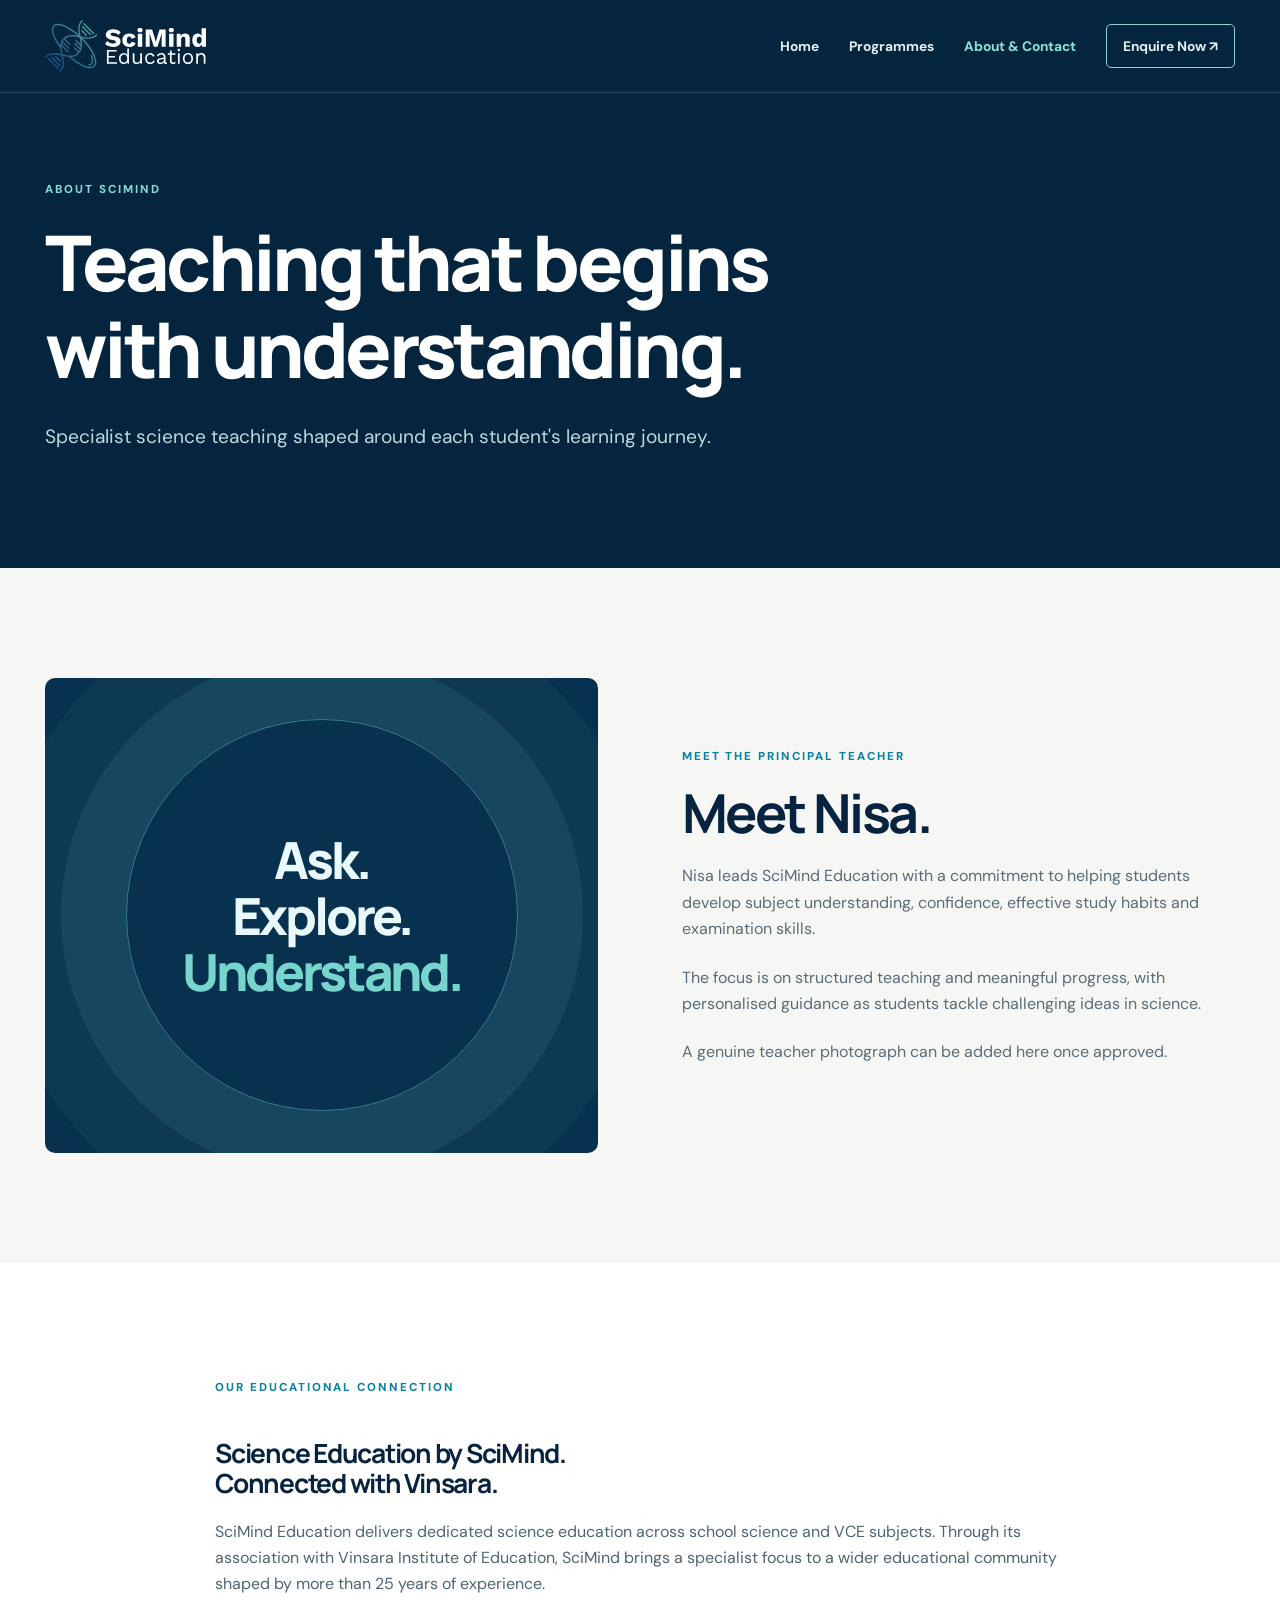
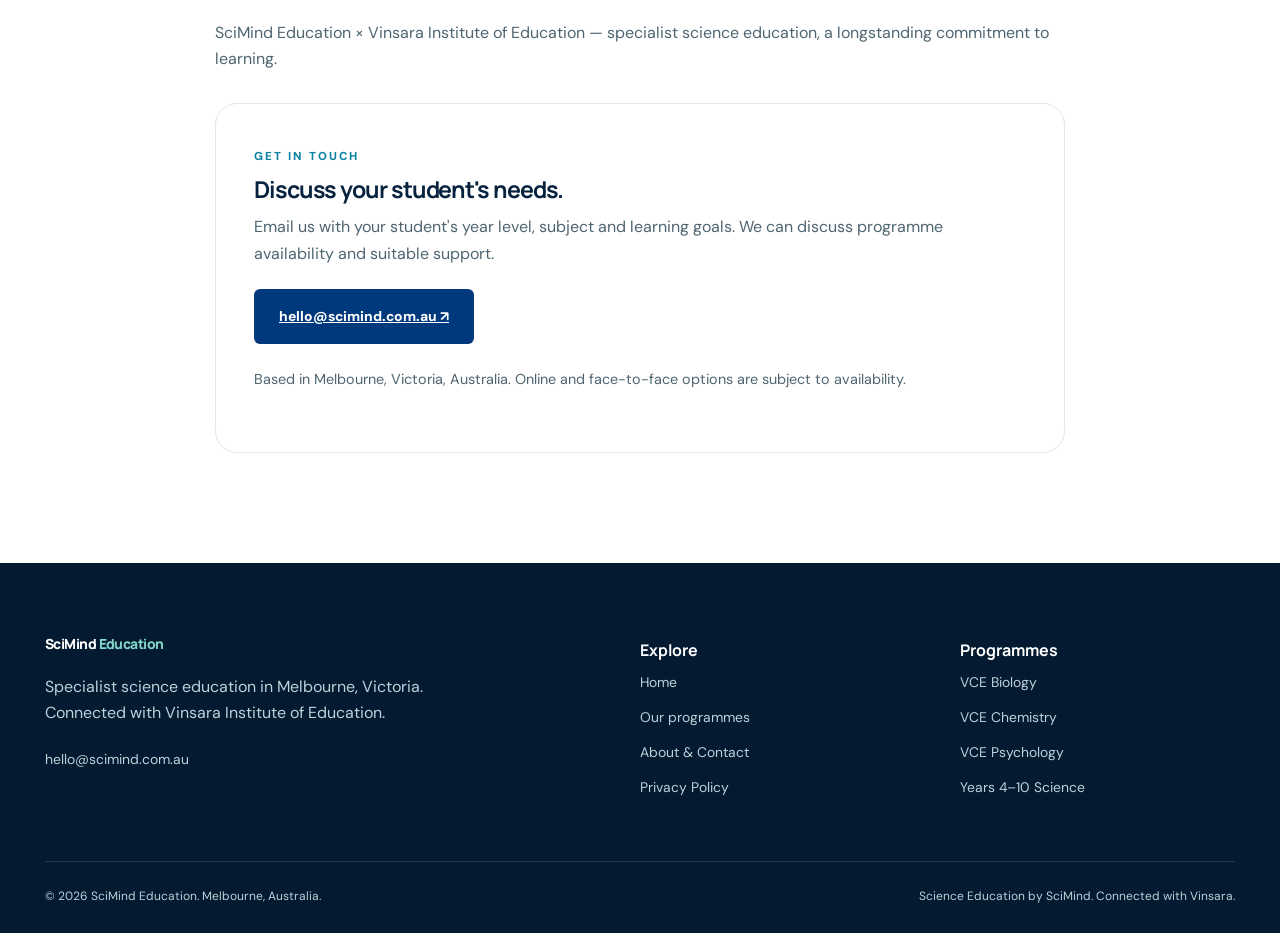
==== commit 9b8dce98: "Premium launch: pages/about.html" ====
--- a/pages/about.html
+++ b/pages/about.html
@@ -1,721 +1 @@
-<!DOCTYPE html>
-<html lang="en" class="scroll-smooth">
-<head>
-  <meta charset="UTF-8"/>
-  <meta name="viewport" content="width=device-width, initial-scale=1.0"/>
-
-  <!-- SEO -->
-  <title>About Us | SciMind Education – Melbourne Science Tutors</title>
-  <meta name="description" content="Meet the passionate science educators behind SciMind Education. Expert VCE Biology and Chemistry tutors, partnered with Vinsara Institute of Education in Melbourne."/>
-  <meta name="keywords" content="SciMind Education tutors, science tutor Melbourne, VCE Biology tutor, VCE Chemistry tutor, Vinsara Institute, about SciMind"/>
-  <meta name="robots" content="index, follow"/>
-  <link rel="canonical" href="https://www.scimindeducation.com.au/about"/>
-
-  <!-- Open Graph -->
-  <meta property="og:type" content="website"/>
-  <meta property="og:title" content="About SciMind Education – Meet the Team"/>
-  <meta property="og:description" content="Expert science educators partnered with Vinsara Institute. Specialist VCE Biology, VCE Chemistry, and Years 4–12 science tutoring in Melbourne."/>
-  <meta property="og:url" content="https://www.scimindeducation.com.au/about"/>
-  <meta property="og:site_name" content="SciMind Education"/>
-
-  <!-- JSON-LD: Organisation -->
-  <script type="application/ld+json">
-  {
-    "@context": "https://schema.org",
-    "@type": "EducationalOrganization",
-    "name": "SciMind Education",
-    "url": "https://www.scimindeducation.com.au",
-    "description": "Specialist science tutoring centre in Melbourne offering VCE Biology, VCE Chemistry, and general science programs, in partnership with Vinsara Institute of Education.",
-    "address": { "@type": "PostalAddress", "addressRegion": "VIC", "addressCountry": "AU" },
-    "sameAs": ["https://www.vinsara.edu.au"]
-  }
-  </script>
-
-  <!-- Styles & Fonts -->
-  <script src="https://cdn.tailwindcss.com"></script>
-  <script defer src="https://cdn.jsdelivr.net/npm/alpinejs@3.14.1/dist/cdn.min.js"></script>
-  <link rel="preconnect" href="https://fonts.googleapis.com">
-  <link rel="preconnect" href="https://fonts.gstatic.com" crossorigin>
-  <link href="https://fonts.googleapis.com/css2?family=Inter:wght@300;400;500;600;700&family=Poppins:wght@400;600;700;800&display=swap" rel="stylesheet">
-  <link rel="stylesheet" href="../css/custom.css?v=12"/>
-
-  <script>
-    tailwind.config = {
-      theme: { extend: {
-        colors: {
-          navy:  { DEFAULT: '#003a7d', light: '#0050b0', dark: '#002558' },
-          teal:  { DEFAULT: '#0b81a2', light: '#0d9ac2', dark: '#086882' },
-          mint:  { DEFAULT: '#59a89c', light: '#6bbfb3', dark: '#448a7e' },
-        },
-        fontFamily: {
-          sans:    ['Inter', 'system-ui', 'sans-serif'],
-          display: ['Poppins', 'system-ui', 'sans-serif'],
-        },
-      }}
-    }
-  </script>
-
-  <style>
-    /* ── Section theming ── */
-    .section-light { background-color: #f8fafc !important; color: #1e293b !important; }
-    .section-grey  { background-color: #f1f5f9 !important; color: #1e293b !important; }
-    .section-light .section-title, .section-grey .section-title { color: #1e293b !important; }
-    .section-light .section-subtitle, .section-grey .section-subtitle { color: #64748b !important; }
-    .section-light .section-badge, .section-grey .section-badge {
-      color: #0b81a2 !important; background: rgba(11,129,162,0.09) !important; border-color: rgba(11,129,162,0.22) !important;
-    }
-    .section-light .glass-card, .section-grey .glass-card {
-      background: #ffffff !important; border: 1px solid #e2e8f0 !important;
-      box-shadow: 0 4px 20px rgba(0,0,0,0.06) !important; backdrop-filter: none !important;
-    }
-    .section-light .glass-card h3, .section-grey .glass-card h3 { color: #1e293b !important; }
-    .section-light .glass-card h4, .section-grey .glass-card h4 { color: #1e293b !important; }
-    .section-light .glass-card p, .section-grey .glass-card p  { color: #64748b !important; }
-    .section-light [class*="text-white"]  { color: #475569 !important; }
-    .section-grey  [class*="text-white"]  { color: #475569 !important; }
-    .section-light [class*="text-teal"]   { color: #0b81a2 !important; }
-    .section-light [class*="text-mint"]   { color: #59a89c !important; }
-    .section-grey  [class*="text-teal"]   { color: #0b81a2 !important; }
-    .section-grey  [class*="text-mint"]   { color: #59a89c !important; }
-    /* ── Tutor cards ── */
-    .tutor-card {
-      background: rgba(255,255,255,0.04);
-      border: 1px solid rgba(255,255,255,0.08);
-      border-radius: 24px;
-      overflow: hidden;
-      transition: all 0.35s ease;
-    }
-    .tutor-card:hover {
-      border-color: rgba(11,129,162,0.45);
-      transform: translateY(-6px);
-      box-shadow: 0 24px 56px rgba(0,0,0,0.4), 0 0 0 1px rgba(11,129,162,0.2);
-    }
-    .tutor-card .tutor-img-wrap {
-      position: relative; overflow: hidden; height: 260px;
-    }
-    .tutor-card .tutor-img-wrap img {
-      width: 100%; height: 100%; object-fit: cover;
-      transition: transform 0.5s ease;
-    }
-    .tutor-card:hover .tutor-img-wrap img { transform: scale(1.05); }
-    /* ── Credential pill ── */
-    .cred-pill {
-      display: inline-flex; align-items: center; gap: 5px;
-      padding: 3px 10px; border-radius: 9999px; font-size: 0.7rem; font-weight: 600;
-      background: rgba(11,129,162,0.12); color: #0b81a2; border: 1px solid rgba(11,129,162,0.25);
-    }
-    /* ── Philosophy pillar ── */
-    .pillar-card {
-      background: rgba(255,255,255,0.04); border: 1px solid rgba(255,255,255,0.08);
-      border-radius: 20px; padding: 28px 24px; transition: all 0.3s ease;
-    }
-    .pillar-card:hover {
-      background: rgba(255,255,255,0.07); border-color: rgba(11,129,162,0.35);
-      transform: translateY(-4px); box-shadow: 0 16px 40px rgba(0,0,0,0.25);
-    }
-    /* ── Why card ── */
-    .why-card {
-      transition: all 0.3s ease;
-    }
-    .why-card:hover { transform: translateY(-4px); }
-    /* ── Vinsara partner card ── */
-    .partner-tutor-card {
-      background: #ffffff; border: 1px solid #e2e8f0;
-      border-radius: 20px; overflow: hidden;
-      box-shadow: 0 4px 20px rgba(0,0,0,0.06);
-      transition: all 0.3s ease;
-    }
-    .partner-tutor-card:hover {
-      border-color: rgba(11,129,162,0.4);
-      transform: translateY(-4px);
-      box-shadow: 0 16px 40px rgba(11,129,162,0.12);
-    }
-    /* ── Stat bubble ── */
-    .stat-bubble {
-      background: rgba(255,255,255,0.06); border: 1px solid rgba(255,255,255,0.1);
-      border-radius: 16px; padding: 20px; text-align: center;
-    }
-  </style>
-</head>
-
-<body class="bg-[#020d1a] text-white font-sans antialiased overflow-x-hidden">
-
-<!-- ╔══════════════════════════════════════╗ -->
-<!-- ║  NAVBAR                              ║ -->
-<!-- ╚══════════════════════════════════════╝ -->
-<nav id="navbar" class="fixed top-0 left-0 right-0 z-50 scrolled" x-data="{ mobileOpen: false }">
-  <div class="max-w-7xl mx-auto px-6 py-4 flex items-center justify-between">
-
-    <a href="../index.html" class="flex items-center" aria-label="SciMind Education – Home">
-      <img src="../assets/images/H - White and Color.svg" alt="SciMind Education" class="h-9 w-auto object-contain"
-        onerror="this.style.display='none';this.nextElementSibling.style.display='flex';"/>
-      <div style="display:none" class="items-center gap-2">
-        <div class="w-8 h-8 rounded-lg bg-gradient-to-br from-teal to-mint flex items-center justify-center">
-          <span class="font-display font-extrabold text-sm text-white">S</span>
-        </div>
-        <span class="font-display font-bold text-white text-lg">SciMind</span>
-      </div>
-    </a>
-
-    <div class="hidden md:flex items-center gap-6">
-      <a href="../index.html"        class="text-white/70 hover:text-mint transition-colors text-sm font-medium">Home</a>
-      <a href="about.html"           class="text-mint text-sm font-medium">About</a>
-      <a href="programs.html"        class="text-white/70 hover:text-mint transition-colors text-sm font-medium">Programs</a>
-      <a href="learning-hub.html"    class="text-white/70 hover:text-mint transition-colors text-sm font-medium">Learning Hub</a>
-      <a href="../index.html#partner" class="text-white/70 hover:text-mint transition-colors text-sm font-medium">Partnership</a>
-      <a href="enrol.html" class="text-white/70 hover:text-mint transition-colors text-sm font-medium">Contact</a>
-    </div>
-
-    <a href="enrol.html" class="hidden md:inline-flex btn-primary text-sm px-5 py-2.5">
-      Enrol Now
-      <svg class="w-4 h-4" fill="none" stroke="currentColor" stroke-width="2" viewBox="0 0 24 24"><path stroke-linecap="round" stroke-linejoin="round" d="M13 7l5 5m0 0l-5 5m5-5H6"/></svg>
-    </a>
-
-    <button @click="mobileOpen = !mobileOpen" class="md:hidden p-2 rounded-lg text-white/70 hover:text-white">
-      <svg x-show="!mobileOpen" class="w-5 h-5" fill="none" stroke="currentColor" stroke-width="2" viewBox="0 0 24 24"><path stroke-linecap="round" stroke-linejoin="round" d="M4 6h16M4 12h16M4 18h16"/></svg>
-      <svg x-show="mobileOpen" class="w-5 h-5" fill="none" stroke="currentColor" stroke-width="2" viewBox="0 0 24 24"><path stroke-linecap="round" stroke-linejoin="round" d="M6 18L18 6M6 6l12 12"/></svg>
-    </button>
-  </div>
-
-  <!-- Mobile Menu -->
-  <div x-show="mobileOpen" x-transition class="md:hidden border-t border-white/5 bg-[#020d1a]/97 backdrop-blur-xl">
-    <div class="px-6 py-4 space-y-3 text-sm">
-      <a href="../index.html"        class="block text-white/70 hover:text-mint py-2 transition-colors">Home</a>
-      <a href="about.html"           class="block text-mint py-2">About</a>
-      <a href="programs.html"        class="block text-white/70 hover:text-mint py-2 transition-colors">Programs</a>
-      <a href="learning-hub.html"    class="block text-white/70 hover:text-mint py-2 transition-colors">Learning Hub</a>
-      <a href="../index.html#partner" class="block text-white/70 hover:text-mint py-2 transition-colors">Partnership</a>
-      <a href="enrol.html" class="block text-white/70 hover:text-mint py-2 transition-colors">Contact</a>
-      <a href="enrol.html" class="btn-primary w-full justify-center mt-2">Enrol Now</a>
-    </div>
-  </div>
-</nav>
-
-<!-- ╔══════════════════════════════════════╗ -->
-<!-- ║  HERO                                ║ -->
-<!-- ╚══════════════════════════════════════╝ -->
-<header class="relative pt-28 pb-20 px-6 overflow-hidden">
-  <div class="absolute inset-0 bg-hero-glow pointer-events-none"></div>
-  <div class="blob blob-1" style="opacity:.55"></div>
-  <div class="blob blob-2" style="opacity:.40"></div>
-  <div class="absolute inset-0 grid-overlay opacity-10 pointer-events-none"></div>
-
-  <!-- Breadcrumb -->
-  <nav aria-label="Breadcrumb" class="relative z-10 max-w-7xl mx-auto mb-8">
-    <ol class="flex items-center gap-2 text-sm text-white/40">
-      <li><a href="../index.html" class="hover:text-mint transition-colors">Home</a></li>
-      <li><svg class="w-3 h-3 inline" fill="none" stroke="currentColor" stroke-width="2" viewBox="0 0 24 24"><path stroke-linecap="round" stroke-linejoin="round" d="M9 5l7 7-7 7"/></svg></li>
-      <li class="text-white/70" aria-current="page">About Us</li>
-    </ol>
-  </nav>
-
-  <div class="relative z-10 max-w-7xl mx-auto">
-    <div class="grid grid-cols-1 lg:grid-cols-2 gap-12 items-center">
-
-      <!-- Left: text -->
-      <div>
-        <span class="section-badge mb-5 inline-block fade-in-up">Our Story</span>
-        <h1 class="font-display font-extrabold text-5xl md:text-6xl xl:text-7xl leading-[1.06] mb-6 fade-in-up">
-          Meet the Team<br/><span class="gradient-text">Behind SciMind.</span>
-        </h1>
-        <p class="text-white/60 text-lg md:text-xl mb-4 leading-relaxed fade-in-up">
-          Passionate Science Educators, Partnered with<br class="hidden md:block"/> Vinsara Institute of Education.
-        </p>
-        <p class="text-white/40 text-sm max-w-lg mb-9 leading-relaxed fade-in-up">
-          SciMind was built by science specialists who believe every student can achieve mastery — not just pass exams. Our educators bring deep subject expertise, modern pedagogy, and a genuine passion for science.
-        </p>
-
-        <!-- Quick stat row -->
-        <div class="flex flex-wrap gap-4 mb-9 fade-in-up">
-          <div class="stat-bubble">
-            <div class="font-display font-extrabold text-2xl gradient-text">200+</div>
-            <div class="text-white/40 text-xs mt-0.5">Students Taught</div>
-          </div>
-          <div class="stat-bubble">
-            <div class="font-display font-extrabold text-2xl gradient-text">5+</div>
-            <div class="text-white/40 text-xs mt-0.5">Years Experience</div>
-          </div>
-          <div class="stat-bubble">
-            <div class="font-display font-extrabold text-2xl gradient-text">98</div>
-            <div class="text-white/40 text-xs mt-0.5">Top ATAR</div>
-          </div>
-          <div class="stat-bubble">
-            <div class="font-display font-extrabold text-2xl gradient-text">100%</div>
-            <div class="text-white/40 text-xs mt-0.5">Science Specialists</div>
-          </div>
-        </div>
-
-        <div class="flex flex-col sm:flex-row gap-3 fade-in-up">
-          <a href="programs.html" class="btn-primary text-base px-8 py-3.5">
-            <svg class="w-5 h-5" fill="none" stroke="currentColor" stroke-width="2" viewBox="0 0 24 24"><path stroke-linecap="round" stroke-linejoin="round" d="M19 9l-7 7-7-7"/></svg>
-            Explore Programs
-          </a>
-          <a href="enrol.html" class="btn-secondary text-base px-8 py-3.5">Get in Touch</a>
-        </div>
-      </div>
-
-      <!-- Right: image collage (lg+ only) -->
-      <div class="hidden lg:block relative fade-in-up" style="height:420px;">
-        <!-- Main large image -->
-        <div class="absolute inset-0 rounded-3xl overflow-hidden border border-white/10 shadow-2xl" style="right:0;bottom:30px;top:0;left:20px;">
-          <img src="https://picsum.photos/seed/scimind-about-main/700/500" alt="SciMind science tutors" class="w-full h-full object-cover"/>
-          <div class="absolute inset-0" style="background:linear-gradient(160deg,transparent 55%,rgba(2,13,26,0.7))"></div>
-        </div>
-        <!-- Floating secondary image -->
-        <div class="absolute rounded-2xl overflow-hidden border border-white/15 shadow-xl" style="width:190px;height:140px;bottom:0;left:0;z-index:10;">
-          <img src="https://picsum.photos/seed/scimind-classroom/400/280" alt="SciMind classroom" class="w-full h-full object-cover"/>
-        </div>
-        <!-- Floating badge top-right -->
-        <div class="absolute glass-card rounded-2xl px-4 py-3 shadow-xl" style="top:20px;right:0;z-index:10;background:rgba(2,13,26,0.85);border:1px solid rgba(255,255,255,0.12);">
-          <div class="flex items-center gap-2.5">
-            <div class="w-8 h-8 rounded-xl bg-gradient-to-br from-teal to-mint flex items-center justify-center flex-shrink-0">
-              <svg class="w-4 h-4 text-white" fill="currentColor" viewBox="0 0 20 20"><path d="M9.049 2.927c.3-.921 1.603-.921 1.902 0l1.07 3.292a1 1 0 00.95.69h3.462c.969 0 1.371 1.24.588 1.81l-2.8 2.034a1 1 0 00-.364 1.118l1.07 3.292c.3.921-.755 1.688-1.54 1.118l-2.8-2.034a1 1 0 00-1.175 0l-2.8 2.034c-.784.57-1.838-.197-1.539-1.118l1.07-3.292a1 1 0 00-.364-1.118L2.98 8.72c-.783-.57-.38-1.81.588-1.81h3.461a1 1 0 00.951-.69l1.07-3.292z"/></svg>
-            </div>
-            <div>
-              <div class="font-semibold text-white text-xs">Expert Educators</div>
-              <div class="text-white/40 text-xs">Science Specialists Only</div>
-            </div>
-          </div>
-        </div>
-        <!-- Vinsara partner pill bottom-right -->
-        <div class="absolute flex items-center gap-2 rounded-full px-4 py-2 shadow-lg" style="bottom:40px;right:0;z-index:10;background:rgba(2,13,26,0.85);border:1px solid rgba(11,129,162,0.35);">
-          <div class="w-2 h-2 rounded-full bg-mint" style="box-shadow:0 0 8px #59a89c"></div>
-          <span class="text-white/70 text-xs font-medium">Vinsara Institute Partner</span>
-        </div>
-      </div>
-    </div>
-  </div>
-</header>
-
-<!-- ╔══════════════════════════════════════╗ -->
-<!-- ║  OUR MISSION & PHILOSOPHY            ║ -->
-<!-- ╚══════════════════════════════════════╝ -->
-<section class="py-20 px-6 section-light" aria-labelledby="mission-heading">
-  <div class="max-w-6xl mx-auto">
-    <div class="grid grid-cols-1 lg:grid-cols-2 gap-16 items-start">
-
-      <!-- Left: mission text -->
-      <div class="fade-in-up">
-        <span class="section-badge mb-4 inline-block">Our Philosophy</span>
-        <h2 id="mission-heading" class="section-title text-4xl md:text-5xl mb-6">We Teach Science<br/>the Right Way.</h2>
-        <p class="text-slate-600 text-base leading-relaxed mb-5">
-          At SciMind Education, we believe genuine understanding beats memorisation every time. Our approach centres on <strong class="text-slate-800">inquiry-based learning</strong> — guiding students to ask better questions, reason through complex problems, and build the mental models that last well beyond exam day.
-        </p>
-        <p class="text-slate-600 text-base leading-relaxed mb-5">
-          Every program is designed around <strong class="text-slate-800">conceptual mastery first</strong>, then exam application. We don't simply cover the curriculum — we help students own it. Small group sizes mean no student gets left behind, and every session is tailored to where each individual is at.
-        </p>
-        <p class="text-slate-600 text-base leading-relaxed">
-          Partnered with Vinsara Institute of Education, SciMind combines specialist science teaching with the broader academic support infrastructure that serious students need to thrive across all their subjects.
-        </p>
-      </div>
-
-      <!-- Right: 3 philosophy pillars -->
-      <div class="space-y-4 fade-in-up">
-        <!-- Pillar 1 -->
-        <div class="why-card glass-card rounded-2xl p-6">
-          <div class="flex items-start gap-4">
-            <div class="w-11 h-11 rounded-xl bg-gradient-to-br from-teal to-teal/60 flex items-center justify-center flex-shrink-0 shadow-lg" style="box-shadow:0 8px 20px rgba(11,129,162,0.3)">
-              <svg class="w-5 h-5 text-white" fill="none" stroke="currentColor" stroke-width="2" viewBox="0 0 24 24"><path d="M9.663 17h4.673M12 3v1m6.364 1.636l-.707.707M21 12h-1M4 12H3m3.343-5.657l-.707-.707m2.828 9.9a5 5 0 117.072 0l-.548.547A3.374 3.374 0 0014 18.469V19a2 2 0 11-4 0v-.531c0-.895-.356-1.754-.988-2.386l-.548-.547z"/></svg>
-            </div>
-            <div>
-              <h3 class="font-display font-bold text-slate-800 text-base mb-1">Inquiry-Based Learning</h3>
-              <p class="text-slate-500 text-sm leading-relaxed">Students are taught to explore, hypothesise, and reason — not just recall definitions. Scientific thinking is a skill we build deliberately.</p>
-            </div>
-          </div>
-        </div>
-        <!-- Pillar 2 -->
-        <div class="why-card glass-card rounded-2xl p-6">
-          <div class="flex items-start gap-4">
-            <div class="w-11 h-11 rounded-xl flex items-center justify-center flex-shrink-0 shadow-lg" style="background:#59a89c;box-shadow:0 8px 20px rgba(89,168,156,0.3)">
-              <svg class="w-5 h-5 text-white" fill="none" stroke="currentColor" stroke-width="2" viewBox="0 0 24 24"><path d="M12 6.253v13m0-13C10.832 5.477 9.246 5 7.5 5S4.168 5.477 3 6.253v13C4.168 18.477 5.754 18 7.5 18s3.332.477 4.5 1.253m0-13C13.168 5.477 14.754 5 16.5 5c1.747 0 3.332.477 4.5 1.253v13C19.832 18.477 18.247 18 16.5 18c-1.746 0-3.332.477-4.5 1.253"/></svg>
-            </div>
-            <div>
-              <h3 class="font-display font-bold text-slate-800 text-base mb-1">Conceptual Mastery</h3>
-              <p class="text-slate-500 text-sm leading-relaxed">We don't move on until understanding is solid. Core concepts are revisited, reinforced, and connected — so exam performance reflects real knowledge.</p>
-            </div>
-          </div>
-        </div>
-        <!-- Pillar 3 -->
-        <div class="why-card glass-card rounded-2xl p-6">
-          <div class="flex items-start gap-4">
-            <div class="w-11 h-11 rounded-xl bg-gradient-to-br from-navy to-teal flex items-center justify-center flex-shrink-0 shadow-lg" style="box-shadow:0 8px 20px rgba(0,58,125,0.3)">
-              <svg class="w-5 h-5 text-white" fill="none" stroke="currentColor" stroke-width="2" viewBox="0 0 24 24"><path d="M9 12l2 2 4-4m6 2a9 9 0 11-18 0 9 9 0 0118 0z"/></svg>
-            </div>
-            <div>
-              <h3 class="font-display font-bold text-slate-800 text-base mb-1">Exam-Focused Results</h3>
-              <p class="text-slate-500 text-sm leading-relaxed">Deep understanding translates directly into exam performance. Mock SACs, VCAA-style questions, and response-writing strategy are woven into every program.</p>
-            </div>
-          </div>
-        </div>
-      </div>
-    </div>
-  </div>
-</section>
-
-<!-- ╔══════════════════════════════════════╗ -->
-<!-- ║  MEET THE TUTORS — SCIMIND TEAM      ║ -->
-<!-- ╚══════════════════════════════════════╝ -->
-<section class="py-20 px-6" aria-labelledby="tutors-heading">
-  <div class="max-w-7xl mx-auto">
-    <div class="text-center mb-14 fade-in-up">
-      <span class="section-badge mb-4 inline-block">The Science Team</span>
-      <h2 id="tutors-heading" class="font-display font-extrabold text-4xl md:text-5xl text-white mb-4">Meet the SciMind Tutors</h2>
-      <p class="text-white/50 max-w-xl mx-auto">Every SciMind tutor is a specialist — not a generalist. We only teach what we know deeply.</p>
-    </div>
-
-    <div class="grid grid-cols-1 md:grid-cols-2 lg:grid-cols-3 gap-8">
-
-      <!-- Tutor 1: Lead Tutor -->
-      <article class="tutor-card fade-in-up">
-        <div class="tutor-img-wrap">
-          <img src="https://i.pravatar.cc/400?u=scimind-lead-tutor" alt="Lead Science Tutor – Biology & Chemistry"/>
-          <div class="absolute inset-0" style="background:linear-gradient(180deg,transparent 50%,rgba(2,13,26,0.9))"></div>
-          <div class="absolute bottom-4 left-4 right-4">
-            <div class="flex flex-wrap gap-1.5">
-              <span class="cred-pill">🧬 VCE Biology</span>
-              <span class="cred-pill">⚗️ VCE Chemistry</span>
-            </div>
-          </div>
-        </div>
-        <div class="p-6">
-          <div class="flex items-start justify-between mb-3">
-            <div>
-              <h3 class="font-display font-bold text-white text-xl">Dr. Anika Sharma</h3>
-              <p class="text-teal text-sm font-medium mt-0.5">Lead Science Tutor</p>
-            </div>
-            <div class="w-10 h-10 rounded-xl bg-gradient-to-br from-teal to-mint flex items-center justify-center flex-shrink-0">
-              <svg class="w-4 h-4 text-white" fill="currentColor" viewBox="0 0 20 20"><path d="M10.394 2.08a1 1 0 00-.788 0l-7 3a1 1 0 000 1.84L5.25 8.051a.999.999 0 01.356-.257l4-1.714a1 1 0 11.788 1.838L7.667 9.088l1.94.831a1 1 0 00.787 0l7-3a1 1 0 000-1.838l-7-3zM3.31 9.397L5 10.12v4.102a8.969 8.969 0 00-1.05-.174 1 1 0 01-.89-.89 11.115 11.115 0 01.25-3.762zM9.3 16.573A9.026 9.026 0 007 14.935v-3.957l1.818.78a3 3 0 002.364 0l5.508-2.361a11.026 11.026 0 01.25 3.762 1 1 0 01-.89.89 8.968 8.968 0 00-5.35 2.524 1 1 0 01-1.4 0zM6 18a1 1 0 001-1v-2.065a8.935 8.935 0 00-2-.712V17a1 1 0 001 1z"/></svg>
-            </div>
-          </div>
-          <!-- Credentials -->
-          <div class="flex flex-wrap gap-1.5 mb-4">
-            <span class="inline-flex items-center gap-1 px-2.5 py-1 rounded-full text-xs font-medium" style="background:rgba(255,255,255,0.06);color:rgba(255,255,255,0.6);border:1px solid rgba(255,255,255,0.1)">BSc (Hons) Biology — Monash</span>
-            <span class="inline-flex items-center gap-1 px-2.5 py-1 rounded-full text-xs font-medium" style="background:rgba(255,255,255,0.06);color:rgba(255,255,255,0.6);border:1px solid rgba(255,255,255,0.1)">MSc Education — Unimelb</span>
-          </div>
-          <p class="text-white/50 text-sm leading-relaxed mb-4">
-            Anika combines her research background in biochemistry with a passion for making complex science tangible. Having taught VCE Biology and Chemistry for 6+ years, she specialises in helping students bridge the gap between understanding and exam execution.
-          </p>
-          <blockquote class="border-l-2 border-teal pl-3 italic text-white/40 text-xs leading-relaxed">
-            "Every student already has the curiosity — I just help them build the framework to channel it."
-          </blockquote>
-        </div>
-      </article>
-
-      <!-- Tutor 2: Science Tutor -->
-      <article class="tutor-card fade-in-up">
-        <div class="tutor-img-wrap">
-          <img src="https://i.pravatar.cc/400?u=scimind-tutor-chemistry" alt="VCE Chemistry & Year 7-10 Science Tutor"/>
-          <div class="absolute inset-0" style="background:linear-gradient(180deg,transparent 50%,rgba(2,13,26,0.9))"></div>
-          <div class="absolute bottom-4 left-4 right-4">
-            <div class="flex flex-wrap gap-1.5">
-              <span class="cred-pill">⚗️ VCE Chemistry</span>
-              <span class="cred-pill">🔬 Year 7–10</span>
-            </div>
-          </div>
-        </div>
-        <div class="p-6">
-          <div class="flex items-start justify-between mb-3">
-            <div>
-              <h3 class="font-display font-bold text-white text-xl">James Weller</h3>
-              <p class="text-teal text-sm font-medium mt-0.5">Chemistry & Science Tutor</p>
-            </div>
-            <div class="w-10 h-10 rounded-xl flex items-center justify-center flex-shrink-0" style="background:#59a89c">
-              <svg class="w-4 h-4 text-white" fill="none" stroke="currentColor" stroke-width="2" viewBox="0 0 24 24"><path d="M19.428 15.428a2 2 0 00-1.022-.547l-2.387-.477a6 6 0 00-3.86.517l-.318.158a6 6 0 01-3.86.517L6.05 15.21a2 2 0 00-1.806.547M8 4h8l-1 1v5.172a2 2 0 00.586 1.414l5 5c1.26 1.26.367 3.414-1.415 3.414H4.828c-1.782 0-2.674-2.154-1.414-3.414l5-5A2 2 0 009 10.172V5L8 4z"/></svg>
-            </div>
-          </div>
-          <div class="flex flex-wrap gap-1.5 mb-4">
-            <span class="inline-flex items-center gap-1 px-2.5 py-1 rounded-full text-xs font-medium" style="background:rgba(255,255,255,0.06);color:rgba(255,255,255,0.6);border:1px solid rgba(255,255,255,0.1)">BSc Chemistry — UniMelb</span>
-            <span class="inline-flex items-center gap-1 px-2.5 py-1 rounded-full text-xs font-medium" style="background:rgba(255,255,255,0.06);color:rgba(255,255,255,0.6);border:1px solid rgba(255,255,255,0.1)">GradDipEd — RMIT</span>
-          </div>
-          <p class="text-white/50 text-sm leading-relaxed mb-4">
-            James brings a practical, real-world lens to chemistry, making abstract concepts click through vivid analogies and hands-on problem solving. He is particularly skilled at building student confidence in quantitative chemistry and multi-step calculations.
-          </p>
-          <blockquote class="border-l-2 border-mint pl-3 italic text-white/40 text-xs leading-relaxed">
-            "When a student says 'oh, that's why it works like that' — that's the moment I live for."
-          </blockquote>
-        </div>
-      </article>
-
-      <!-- Tutor 3: Biology & Junior Science -->
-      <article class="tutor-card fade-in-up">
-        <div class="tutor-img-wrap">
-          <img src="https://i.pravatar.cc/400?u=scimind-tutor-biology" alt="VCE Biology & Primary Science Tutor"/>
-          <div class="absolute inset-0" style="background:linear-gradient(180deg,transparent 50%,rgba(2,13,26,0.9))"></div>
-          <div class="absolute bottom-4 left-4 right-4">
-            <div class="flex flex-wrap gap-1.5">
-              <span class="cred-pill">🧬 VCE Biology</span>
-              <span class="cred-pill">⭐ Year 4–6</span>
-            </div>
-          </div>
-        </div>
-        <div class="p-6">
-          <div class="flex items-start justify-between mb-3">
-            <div>
-              <h3 class="font-display font-bold text-white text-xl">Priya Naidoo</h3>
-              <p class="text-teal text-sm font-medium mt-0.5">Biology & Junior Science Tutor</p>
-            </div>
-            <div class="w-10 h-10 rounded-xl bg-gradient-to-br from-navy to-teal flex items-center justify-center flex-shrink-0">
-              <svg class="w-4 h-4 text-white" fill="none" stroke="currentColor" stroke-width="2" viewBox="0 0 24 24"><path d="M4.318 6.318a4.5 4.5 0 000 6.364L12 20.364l7.682-7.682a4.5 4.5 0 00-6.364-6.364L12 7.636l-1.318-1.318a4.5 4.5 0 00-6.364 0z"/></svg>
-            </div>
-          </div>
-          <div class="flex flex-wrap gap-1.5 mb-4">
-            <span class="inline-flex items-center gap-1 px-2.5 py-1 rounded-full text-xs font-medium" style="background:rgba(255,255,255,0.06);color:rgba(255,255,255,0.6);border:1px solid rgba(255,255,255,0.1)">BSc Genetics — Monash</span>
-            <span class="inline-flex items-center gap-1 px-2.5 py-1 rounded-full text-xs font-medium" style="background:rgba(255,255,255,0.06);color:rgba(255,255,255,0.6);border:1px solid rgba(255,255,255,0.1)">BEd Primary — Unimelb</span>
-          </div>
-          <p class="text-white/50 text-sm leading-relaxed mb-4">
-            Priya's dual background in genetics research and primary education makes her uniquely effective across age groups. She brings equal energy to exploring life sciences with Year 4 students as she does to unpacking Unit 3/4 biology with VCE students.
-          </p>
-          <blockquote class="border-l-2 border-teal pl-3 italic text-white/40 text-xs leading-relaxed">
-            "Curiosity is the best study skill there is. I try to keep it alive in every student I teach."
-          </blockquote>
-        </div>
-      </article>
-
-    </div>
-  </div>
-</section>
-
-<!-- ╔══════════════════════════════════════╗ -->
-<!-- ║  PARTNER TUTORS — VINSARA            ║ -->
-<!-- ╚══════════════════════════════════════╝ -->
-<section class="py-20 px-6 section-grey" aria-labelledby="vinsara-heading">
-  <div class="max-w-7xl mx-auto">
-
-    <!-- Vinsara header with logo area -->
-    <div class="text-center mb-14 fade-in-up">
-      <span class="section-badge mb-4 inline-block">Extended Partnership</span>
-      <h2 id="vinsara-heading" class="section-title text-4xl md:text-5xl mb-4">Partner Educators</h2>
-      <p class="section-subtitle max-w-xl mx-auto">Through our partnership with Vinsara Institute of Education, SciMind students gain access to expert Mathematics and Physics support — the essential complement to science study.</p>
-    </div>
-
-    <!-- Vinsara branding banner -->
-    <div class="relative rounded-3xl p-8 mb-10 overflow-hidden fade-in-up" style="background:linear-gradient(135deg,rgba(11,129,162,0.08),rgba(89,168,156,0.06),rgba(0,58,125,0.08));border:1px solid rgba(11,129,162,0.18);">
-      <div class="absolute inset-0 pointer-events-none rounded-3xl" style="background:radial-gradient(ellipse 60% 40% at 50% 0%,rgba(11,129,162,0.07),transparent)"></div>
-      <div class="relative z-10 flex flex-col md:flex-row items-center gap-6 justify-between">
-        <div class="flex items-center gap-4">
-          <div class="w-14 h-14 rounded-2xl bg-gradient-to-br from-teal to-navy flex items-center justify-center shadow-lg flex-shrink-0" style="box-shadow:0 8px 24px rgba(11,129,162,0.25)">
-            <img src="../assets/images/V - White and Color.svg" alt="Vinsara Institute" class="w-10 h-10 object-contain"
-              onerror="this.style.display='none';this.nextElementSibling.style.removeProperty('display');"/>
-            <span style="display:none" class="font-display font-extrabold text-xl text-white">V</span>
-          </div>
-          <div>
-            <div class="font-display font-bold text-slate-800 text-xl">Vinsara Institute of Education</div>
-            <div class="text-slate-500 text-sm mt-0.5">Melbourne's trusted academic coaching and tutoring provider</div>
-          </div>
-        </div>
-        <div class="flex flex-wrap gap-3">
-          <div class="inline-flex items-center gap-2 px-4 py-2 rounded-full text-sm font-medium text-teal" style="background:rgba(11,129,162,0.1);border:1px solid rgba(11,129,162,0.2)">
-            <svg class="w-4 h-4" fill="none" stroke="currentColor" stroke-width="2" viewBox="0 0 24 24"><path d="M9 12l2 2 4-4m6 2a9 9 0 11-18 0 9 9 0 0118 0z"/></svg>
-            Official Education Partner
-          </div>
-          <div class="inline-flex items-center gap-2 px-4 py-2 rounded-full text-sm font-medium text-slate-600" style="background:rgba(0,0,0,0.04);border:1px solid rgba(0,0,0,0.1)">
-            <svg class="w-4 h-4" fill="none" stroke="currentColor" stroke-width="2" viewBox="0 0 24 24"><path d="M17.657 16.657L13.414 20.9a1.998 1.998 0 01-2.827 0l-4.244-4.243a8 8 0 1111.314 0z"/><path d="M15 11a3 3 0 11-6 0 3 3 0 016 0z"/></svg>
-            Melbourne, VIC
-          </div>
-        </div>
-      </div>
-    </div>
-
-    <!-- Partner tutor cards -->
-    <div class="grid grid-cols-1 md:grid-cols-2 gap-8 fade-in-up">
-
-      <!-- Vinsara Tutor 1: Mathematics -->
-      <article class="partner-tutor-card">
-        <div class="flex items-start gap-0">
-          <div class="relative w-36 flex-shrink-0" style="height:180px;">
-            <img src="https://i.pravatar.cc/300?u=vinsara-maths-tutor" alt="Vinsara Mathematics Tutor" class="w-full h-full object-cover"/>
-          </div>
-          <div class="p-6 flex-1">
-            <div class="flex items-start justify-between mb-1">
-              <div>
-                <h3 class="font-display font-bold text-slate-800 text-lg">Ravi Krishnamurthy</h3>
-                <p class="text-teal text-sm font-medium">Mathematics Specialist</p>
-              </div>
-            </div>
-            <p class="text-slate-500 text-xs mb-3">BSc Applied Mathematics — Unimelb &nbsp;·&nbsp; GradDipEd</p>
-            <p class="text-slate-600 text-sm leading-relaxed mb-4">
-              Ravi brings exceptional depth in Methods and Specialist Mathematics, helping VCE students connect mathematical foundations with the quantitative demands of science subjects.
-            </p>
-            <div class="flex flex-wrap gap-1.5">
-              <span class="inline-flex items-center px-2.5 py-1 rounded-full text-xs font-semibold text-teal" style="background:rgba(11,129,162,0.1);border:1px solid rgba(11,129,162,0.2)">VCE Methods</span>
-              <span class="inline-flex items-center px-2.5 py-1 rounded-full text-xs font-semibold text-teal" style="background:rgba(11,129,162,0.1);border:1px solid rgba(11,129,162,0.2)">VCE Specialist</span>
-              <span class="inline-flex items-center px-2.5 py-1 rounded-full text-xs font-semibold text-slate-500" style="background:rgba(0,0,0,0.05);border:1px solid rgba(0,0,0,0.1)">Year 7–10 Maths</span>
-            </div>
-          </div>
-        </div>
-      </article>
-
-      <!-- Vinsara Tutor 2: Physics -->
-      <article class="partner-tutor-card">
-        <div class="flex items-start gap-0">
-          <div class="relative w-36 flex-shrink-0" style="height:180px;">
-            <img src="https://i.pravatar.cc/300?u=vinsara-physics-tutor" alt="Vinsara Physics Tutor" class="w-full h-full object-cover"/>
-          </div>
-          <div class="p-6 flex-1">
-            <div class="flex items-start justify-between mb-1">
-              <div>
-                <h3 class="font-display font-bold text-slate-800 text-lg">Tara Elsworth</h3>
-                <p class="text-teal text-sm font-medium">Physics Specialist</p>
-              </div>
-            </div>
-            <p class="text-slate-500 text-xs mb-3">BSc Physics (Hons) — Monash &nbsp;·&nbsp; MSc Applied Physics</p>
-            <p class="text-slate-600 text-sm leading-relaxed mb-4">
-              Tara's background in applied physics research shines through her teaching — she excels at making the abstract concrete, and at helping students master both the conceptual and mathematical sides of VCE Physics.
-            </p>
-            <div class="flex flex-wrap gap-1.5">
-              <span class="inline-flex items-center px-2.5 py-1 rounded-full text-xs font-semibold text-teal" style="background:rgba(11,129,162,0.1);border:1px solid rgba(11,129,162,0.2)">VCE Physics U1–4</span>
-              <span class="inline-flex items-center px-2.5 py-1 rounded-full text-xs font-semibold text-slate-500" style="background:rgba(0,0,0,0.05);border:1px solid rgba(0,0,0,0.1)">Year 9–10 Physics</span>
-            </div>
-          </div>
-        </div>
-      </article>
-
-    </div>
-  </div>
-</section>
-
-<!-- ╔══════════════════════════════════════╗ -->
-<!-- ║  WHY CHOOSE SCIMIND                  ║ -->
-<!-- ╚══════════════════════════════════════╝ -->
-<section class="py-20 px-6" aria-labelledby="why-heading">
-  <div class="max-w-7xl mx-auto">
-    <div class="text-center mb-14 fade-in-up">
-      <span class="section-badge mb-4 inline-block">What Sets Us Apart</span>
-      <h2 id="why-heading" class="font-display font-extrabold text-4xl md:text-5xl text-white mb-4">Why Choose SciMind?</h2>
-      <p class="text-white/50 max-w-xl mx-auto">Science tutoring is all we do — which means we do it better.</p>
-    </div>
-
-    <div class="grid grid-cols-1 sm:grid-cols-2 lg:grid-cols-4 gap-6 fade-in-up">
-
-      <!-- Card 1: Small Groups -->
-      <div class="pillar-card group">
-        <div class="w-12 h-12 rounded-2xl bg-gradient-to-br from-teal to-teal/60 flex items-center justify-center mb-5 shadow-lg transition-transform duration-300 group-hover:scale-110" style="box-shadow:0 8px 24px rgba(11,129,162,0.3)">
-          <svg class="w-6 h-6 text-white" fill="none" stroke="currentColor" stroke-width="2" viewBox="0 0 24 24"><path d="M17 20h5v-2a3 3 0 00-5.356-1.857M17 20H7m10 0v-2c0-.656-.126-1.283-.356-1.857M7 20H2v-2a3 3 0 015.356-1.857M7 20v-2c0-.656.126-1.283.356-1.857m0 0a5.002 5.002 0 019.288 0M15 7a3 3 0 11-6 0 3 3 0 016 0zm6 3a2 2 0 11-4 0 2 2 0 014 0zM7 10a2 2 0 11-4 0 2 2 0 014 0z"/></svg>
-        </div>
-        <h3 class="font-display font-bold text-white text-lg mb-2">Small Group Sessions</h3>
-        <p class="text-white/45 text-sm leading-relaxed">Max 6 students per group ensures every student gets direct attention, real-time feedback, and a personalised learning experience in every session.</p>
-      </div>
-
-      <!-- Card 2: 1-on-1 -->
-      <div class="pillar-card group">
-        <div class="w-12 h-12 rounded-2xl flex items-center justify-center mb-5 shadow-lg transition-transform duration-300 group-hover:scale-110" style="background:#59a89c;box-shadow:0 8px 24px rgba(89,168,156,0.3)">
-          <svg class="w-6 h-6 text-white" fill="none" stroke="currentColor" stroke-width="2" viewBox="0 0 24 24"><path d="M16 7a4 4 0 11-8 0 4 4 0 018 0zM12 14a7 7 0 00-7 7h14a7 7 0 00-7-7z"/></svg>
-        </div>
-        <h3 class="font-display font-bold text-white text-lg mb-2">1-on-1 Tutoring</h3>
-        <p class="text-white/45 text-sm leading-relaxed">Dedicated private sessions for students who need focused support, accelerated pacing, or targeted preparation for high-stakes assessments.</p>
-      </div>
-
-      <!-- Card 3: Exam Methodology -->
-      <div class="pillar-card group">
-        <div class="w-12 h-12 rounded-2xl bg-gradient-to-br from-navy to-teal flex items-center justify-center mb-5 shadow-lg transition-transform duration-300 group-hover:scale-110" style="box-shadow:0 8px 24px rgba(0,58,125,0.3)">
-          <svg class="w-6 h-6 text-white" fill="none" stroke="currentColor" stroke-width="2" viewBox="0 0 24 24"><path d="M9 5H7a2 2 0 00-2 2v12a2 2 0 002 2h10a2 2 0 002-2V7a2 2 0 00-2-2h-2M9 5a2 2 0 002 2h2a2 2 0 002-2M9 5a2 2 0 012-2h2a2 2 0 012 2m-3 7h3m-3 4h3m-6-4h.01M9 16h.01"/></svg>
-        </div>
-        <h3 class="font-display font-bold text-white text-lg mb-2">Exam-Focused Methodology</h3>
-        <p class="text-white/45 text-sm leading-relaxed">VCAA-aligned strategies, SAC simulation, exam deconstruction, and response-writing technique — all built into every program from day one.</p>
-      </div>
-
-      <!-- Card 4: Vinsara Collaboration -->
-      <div class="pillar-card group" style="border-color:rgba(11,129,162,0.2)">
-        <div class="w-12 h-12 rounded-2xl bg-gradient-to-br from-teal to-mint flex items-center justify-center mb-5 shadow-lg transition-transform duration-300 group-hover:scale-110" style="box-shadow:0 8px 24px rgba(11,129,162,0.35)">
-          <svg class="w-6 h-6 text-white" fill="none" stroke="currentColor" stroke-width="2" viewBox="0 0 24 24"><path d="M13.828 10.172a4 4 0 00-5.656 0l-4 4a4 4 0 105.656 5.656l1.102-1.101m-.758-4.899a4 4 0 005.656 0l4-4a4 4 0 00-5.656-5.656l-1.1 1.1"/></svg>
-        </div>
-        <h3 class="font-display font-bold text-white text-lg mb-2">Vinsara Collaboration</h3>
-        <p class="text-white/45 text-sm leading-relaxed">Students enrolled in both SciMind and Vinsara programs benefit from a coordinated academic strategy across Science, Mathematics, and Physics.</p>
-      </div>
-
-    </div>
-  </div>
-</section>
-
-<!-- ╔══════════════════════════════════════╗ -->
-<!-- ║  CTA SECTION                         ║ -->
-<!-- ╚══════════════════════════════════════╝ -->
-<section class="py-16 px-6">
-  <div class="max-w-5xl mx-auto fade-in-up">
-    <div class="relative rounded-3xl p-12 md:p-16 text-center overflow-hidden" style="background:linear-gradient(135deg,rgba(11,129,162,0.18),rgba(89,168,156,0.10),rgba(0,58,125,0.20));border:1px solid rgba(11,129,162,0.28);">
-      <div class="absolute inset-0 pointer-events-none rounded-3xl" style="background:radial-gradient(ellipse 70% 50% at 50% 0%,rgba(11,129,162,0.15),transparent);"></div>
-      <!-- Decorative corner elements -->
-      <div class="absolute top-0 right-0 w-64 h-64 opacity-5 pointer-events-none" style="background:radial-gradient(circle,#59a89c,transparent 70%)"></div>
-      <div class="absolute bottom-0 left-0 w-48 h-48 opacity-5 pointer-events-none" style="background:radial-gradient(circle,#0b81a2,transparent 70%)"></div>
-      <div class="relative z-10">
-        <span class="section-badge mb-5 inline-block">Start Your Journey</span>
-        <h2 class="font-display font-extrabold text-4xl md:text-5xl text-white mb-4">Ready to Learn with<br/>SciMind's Science Experts?</h2>
-        <p class="text-white/55 max-w-xl mx-auto mb-8 leading-relaxed">Send an enrolment enquiry and we'll match your student to the right tutor, program, and timetable — no commitment required.</p>
-        <div class="flex flex-col sm:flex-row gap-3 justify-center">
-          <a href="enrol.html" class="btn-primary text-base px-8 py-3.5">
-            <svg class="w-5 h-5" fill="none" stroke="currentColor" stroke-width="2" viewBox="0 0 24 24"><path stroke-linecap="round" stroke-linejoin="round" d="M13 9l3 3m0 0l-3 3m3-3H8m13 0a9 9 0 11-18 0 9 9 0 0118 0z"/></svg>
-            Enrol Now
-          </a>
-          <a href="enrol.html" class="btn-secondary text-base px-8 py-3.5">Contact Us</a>
-        </div>
-        <!-- Social proof row -->
-        <div class="flex items-center justify-center gap-6 mt-8 pt-8 border-t border-white/8">
-          <div class="text-center">
-            <div class="font-display font-bold text-white text-2xl">200+</div>
-            <div class="text-white/35 text-xs mt-0.5">Students Taught</div>
-          </div>
-          <div class="w-px h-10 bg-white/10"></div>
-          <div class="text-center">
-            <div class="font-display font-bold text-white text-2xl">98</div>
-            <div class="text-white/35 text-xs mt-0.5">Top ATAR Achieved</div>
-          </div>
-          <div class="w-px h-10 bg-white/10"></div>
-          <div class="text-center">
-            <div class="font-display font-bold text-white text-2xl">4.9★</div>
-            <div class="text-white/35 text-xs mt-0.5">Average Rating</div>
-          </div>
-          <div class="w-px h-10 bg-white/10"></div>
-          <div class="text-center">
-            <div class="font-display font-bold text-white text-2xl">5+</div>
-            <div class="text-white/35 text-xs mt-0.5">Years in Education</div>
-          </div>
-        </div>
-      </div>
-    </div>
-  </div>
-</section>
-
-<!-- ╔══════════════════════════════════════╗ -->
-<!-- ║  FOOTER                              ║ -->
-<!-- ╚══════════════════════════════════════╝ -->
-<footer class="bg-[#020d1a] border-t border-white/5 px-6 pt-14 pb-8">
-  <div class="max-w-7xl mx-auto">
-    <div class="grid grid-cols-1 md:grid-cols-4 gap-10 mb-10">
-      <div class="md:col-span-2">
-        <img src="../assets/images/H - White and Color.svg" alt="SciMind Education" class="h-10 w-auto mb-4 object-contain"
-          onerror="this.style.display='none';this.nextElementSibling.style.display='flex';"/>
-        <div style="display:none" class="items-center gap-2 mb-4">
-          <span class="font-display font-bold text-white text-xl">SciMind Education</span>
-        </div>
-        <p class="text-white/40 text-sm leading-relaxed max-w-xs">Specialist science tutoring for VCE and secondary students across Melbourne. Partnered with Vinsara Institute of Education.</p>
-      </div>
-      <nav aria-label="Programs footer links">
-        <h4 class="font-semibold text-white/70 text-sm mb-4 uppercase tracking-wider">Programs</h4>
-        <ul class="space-y-2.5 text-sm">
-          <li><a href="vce-biology.html"       class="text-white/40 hover:text-mint transition-colors">VCE Biology</a></li>
-          <li><a href="vce-chemistry.html"     class="text-white/40 hover:text-mint transition-colors">VCE Chemistry</a></li>
-          <li><a href="year7-10-science.html"  class="text-white/40 hover:text-mint transition-colors">Year 7–10 Science</a></li>
-          <li><a href="year4-6-science.html"   class="text-white/40 hover:text-mint transition-colors">Year 4–6 Science</a></li>
-        </ul>
-      </nav>
-      <nav aria-label="Site footer links">
-        <h4 class="font-semibold text-white/70 text-sm mb-4 uppercase tracking-wider">Quick Links</h4>
-        <ul class="space-y-2.5 text-sm">
-          <li><a href="../index.html"          class="text-white/40 hover:text-mint transition-colors">Home</a></li>
-          <li><a href="about.html"             class="text-mint/70 hover:text-mint transition-colors">About Us</a></li>
-          <li><a href="learning-hub.html"      class="text-white/40 hover:text-mint transition-colors">Learning Hub</a></li>
-          <li><a href="../index.html#partner"  class="text-white/40 hover:text-mint transition-colors">Partnership</a></li>
-          <li><a href="enrol.html"  class="text-white/40 hover:text-mint transition-colors">Enrol / Contact</a></li>
-        </ul>
-      </nav>
-    </div>
-    <div class="border-t border-white/5 pt-6 flex flex-col md:flex-row justify-between items-center gap-3 text-white/30 text-xs">
-      <p>© 2026 SciMind Education. All rights reserved.</p>
-      <p>In partnership with <a href="../index.html#partner" class="text-mint/60 hover:text-mint transition-colors">Vinsara Institute of Education</a></p>
-    </div>
-  </div>
-</footer>
-
-<script src="../js/main.js"></script>
-</body>
-</html>
+<!doctype html><html lang="en-AU"><head><meta charset="utf-8"><meta name="viewport" content="width=device-width,initial-scale=1"><title>About & Contact | SciMind Education</title><meta name="description" content="Meet Nisa and learn about SciMind Education's specialist science teaching in Melbourne, connected with Vinsara."><link rel="canonical" href="https://scimind.com.au/pages/about.html"><meta property="og:type" content="website"><meta property="og:title" content="About & Contact | SciMind Education"><meta property="og:description" content="Meet Nisa and learn about SciMind Education's specialist science teaching in Melbourne, connected with Vinsara."><meta property="og:url" content="https://scimind.com.au/"><meta name="theme-color" content="#05253f"><link rel="icon" type="image/svg+xml" href="../assets/images/H%20-%20White%20and%20Color.svg"><link rel="stylesheet" href="../css/premium.css"><script>document.documentElement.classList.add('js')</script><script defer src="../js/premium.js"></script></head><body><a class="skip" href="#main">Skip to content</a><header class="site-header"><div class="wrap"><a class="brand" href="../index.html" aria-label="SciMind Education home"><img src="../assets/images/H%20-%20White%20and%20Color.svg" alt="SciMind Education" loading="eager"></a><button class="menu-toggle" type="button" aria-controls="site-nav" aria-expanded="false" aria-label="Toggle menu">Menu ☰</button><nav id="site-nav" class="nav" aria-label="Main navigation"><a href="../index.html" >Home</a><a href="../pages/programs.html" >Programmes</a><a href="../pages/about.html" aria-current="page">About & Contact</a><a class="nav-cta" href="mailto:hello@scimind.com.au?subject=SciMind%20programme%20enquiry">Enquire Now ↗</a></nav></div></header><main id="main"><section class="page-hero"><div class="wrap"><span class="eyebrow light">About SciMind</span><h1>Teaching that begins<br>with understanding.</h1><p>Specialist science teaching shaped around each student's learning journey.</p></div></section><section class="section"><div class="wrap editorial"><div class="visual" role="img" aria-label="Abstract circular scientific composition"><div class="visual-text">Ask.<br>Explore.<br><span>Understand.</span></div></div><div><span class="eyebrow">Meet the principal teacher</span><h2>Meet Nisa.</h2><p>Nisa leads SciMind Education with a commitment to helping students develop subject understanding, confidence, effective study habits and examination skills.</p><p>The focus is on structured teaching and meaningful progress, with personalised guidance as students tackle challenging ideas in science.</p><p>A genuine teacher photograph can be added here once approved.</p></div></div></section><section class="section learning"><div class="wrap longform"><span class="eyebrow">Our educational connection</span><h2>Science Education by SciMind.<br>Connected with Vinsara.</h2><p>SciMind Education delivers dedicated science education across school science and VCE subjects. Through its association with Vinsara Institute of Education, SciMind brings a specialist focus to a wider educational community shaped by more than 25 years of experience.</p><p>SciMind Education × Vinsara Institute of Education — specialist science education, a longstanding commitment to learning.</p><div class="contact-panel"><span class="eyebrow">Get in touch</span><h3>Discuss your student's needs.</h3><p>Email us with your student's year level, subject and learning goals. We can discuss programme availability and suitable support.</p><a class="button dark" href="mailto:hello@scimind.com.au?subject=SciMind%20learning%20enquiry">hello@scimind.com.au ↗</a><p style="margin-top:24px;font-size:.9rem">Based in Melbourne, Victoria, Australia. Online and face-to-face options are subject to availability.</p></div></div></section></main><footer class="site-footer"><div class="wrap"><div class="footer-grid"><div><a class="brand" href="../index.html">SciMind <span style="color:#82d6c8">Education</span></a><p>Specialist science education in Melbourne, Victoria.<br>Connected with Vinsara Institute of Education.</p><a href="mailto:hello@scimind.com.au">hello@scimind.com.au</a></div><div><h3>Explore</h3><a href="../index.html">Home</a><a href="../pages/programs.html">Our programmes</a><a href="../pages/about.html">About & Contact</a><a href="../pages/privacy.html">Privacy Policy</a></div><div><h3>Programmes</h3><a href="../pages/vce-biology.html">VCE Biology</a><a href="../pages/vce-chemistry.html">VCE Chemistry</a><a href="../pages/programs.html#psychology">VCE Psychology</a><a href="../pages/programs.html#foundations">Years 4–10 Science</a></div></div><div class="footer-bottom"><span>© 2026 SciMind Education. Melbourne, Australia.</span><span>Science Education by SciMind. Connected with Vinsara.</span></div></div></footer></body></html>
--- a/css/premium.css
+++ b/css/premium.css
@@ -0,0 +1,3 @@
+@import url('https://fonts.googleapis.com/css2?family=DM+Sans:wght@400;500;600;700&family=Manrope:wght@400;500;600;700;800&display=swap');
+:root{--ink:#08233f;--navy:#003a7d;--teal:#0b81a2;--mint:#59a89c;--paper:#f6f7f4;--white:#fff;--line:#dfe7e8;--muted:#5a6c79;--radius:22px}
+*{box-sizing:border-box}html{scroll-behavior:smooth}body{margin:0;background:var(--paper);color:var(--ink);font:16px/1.65 'DM Sans',Arial,sans-serif}img,svg{max-width:100%}a{color:inherit;text-decoration:none}button{font:inherit}a:focus-visible,button:focus-visible{outline:3px solid #64d9d1;outline-offset:4px}.skip{position:absolute;left:12px;top:-90px;background:white;padding:12px;z-index:90}.skip:focus{top:12px}.wrap{width:min(1190px,calc(100% - 48px));margin:auto}.eyebrow{text-transform:uppercase;letter-spacing:.17em;font-size:.72rem;font-weight:800;color:var(--teal)}.eyebrow.light{color:#86d9d4}.display,h1,h2,h3{font-family:Manrope,Arial,sans-serif;line-height:1.13;letter-spacing:-.047em}h1{font-size:clamp(3.2rem,7vw,7.3rem);margin:18px 0 28px;font-weight:800}h2{font-size:clamp(2.35rem,4.2vw,4.3rem);margin:14px 0 20px}h3{font-size:1.45rem;margin:8px 0 12px}p{margin:0 0 22px}.lead{font-size:clamp(1.08rem,1.55vw,1.28rem);max-width:650px;color:#c7d9e4;line-height:1.68}.button{display:inline-flex;align-items:center;gap:16px;justify-content:center;padding:15px 24px;border-radius:6px;background:#82d6c8;color:#062c42;font-weight:800;font-size:.87rem;transition:background .2s,transform .2s,border-color .2s;border:1px solid transparent;min-height:51px}.button:hover{transform:translateY(-2px);background:#a0eee0}.button.outline{background:transparent;border-color:#7894a5;color:white}.button.outline:hover{border-color:white}.button.dark{background:var(--navy);color:white}.button.dark:hover{background:var(--teal)}.actions{display:flex;gap:12px;flex-wrap:wrap}.site-header{position:absolute;top:0;left:0;right:0;z-index:20;border-bottom:1px solid #ffffff22}.site-header .wrap{height:92px;display:flex;align-items:center;justify-content:space-between;gap:24px}.brand{display:inline-flex;align-items:center;gap:10px;color:white;font-family:Manrope,sans-serif;font-weight:800;font-size:1.1rem;letter-spacing:-.04em}.brand img{height:52px;width:auto;max-width:182px}.brand-text{font-size:1rem;line-height:1.1}.brand-text small{display:block;letter-spacing:.2em;font-size:.53rem;font-weight:700;color:#9ad5d6;margin-top:6px}.nav{display:flex;gap:30px;align-items:center;color:#e0eff3;font-size:.86rem;font-weight:700}.nav a:hover,.nav a[aria-current=page]{color:#8fe0d6}.nav .nav-cta{border:1px solid #8ed2d1;padding:10px 16px;border-radius:5px}.menu-toggle{display:none;background:none;border:1px solid #92aeb7;color:white;border-radius:5px;padding:9px 13px}.hero{position:relative;overflow:hidden;min-height:760px;display:flex;align-items:center;background:radial-gradient(ellipse at 70% 36%,#0e5470 0%,#062947 42%,#04182e 78%);color:white;padding:145px 0 94px}.hero:after{content:'';position:absolute;inset:0;background:linear-gradient(90deg,#051a32 0%,#051a32e8 36%,transparent 80%);pointer-events:none}.hero .wrap{position:relative;z-index:2}.hero-copy{max-width:740px;position:relative;z-index:2}.hero h1{max-width:760px}.hero h1 em{font-style:normal;color:#8cded3}.hero-orbit{position:absolute;right:-7%;top:13%;width:min(65vw,900px);opacity:.75;animation:drift 15s ease-in-out infinite alternate}.hero-bottom{margin-top:65px;display:flex;align-items:center;gap:13px;color:#a9c4cf;font-size:.74rem;letter-spacing:.14em;text-transform:uppercase;font-weight:800}.hero-bottom span{width:44px;height:1px;background:#79d7cb}.intro-strip{border-bottom:1px solid var(--line);background:#fff;padding:28px 0}.intro-strip .wrap{display:flex;justify-content:space-between;align-items:center;gap:20px;color:#46606e;font-weight:700;font-size:.87rem}.intro-strip strong{color:var(--navy)}.section{padding:110px 0}.section-heading{max-width:760px;margin-bottom:48px}.section-heading p{max-width:610px;color:var(--muted);font-size:1.05rem}.features{display:grid;grid-template-columns:repeat(3,minmax(0,1fr));gap:18px}.feature{padding:32px;border:1px solid var(--line);background:white;border-radius:var(--radius);min-height:240px}.feature .number{color:var(--teal);font-size:.8rem;letter-spacing:.1em;font-weight:800}.feature p,.programme p,.editorial p{color:var(--muted)}.programmes-section{background:#eaf0ef}.programmes{display:grid;grid-template-columns:repeat(2,minmax(0,1fr));gap:18px}.programme{min-height:345px;background:#fff;border-radius:var(--radius);padding:36px;display:flex;flex-direction:column;position:relative;overflow:hidden;border:1px solid #d7e1e1;transition:transform .2s,box-shadow .2s}.programme:hover{transform:translateY(-5px);box-shadow:0 17px 45px #002e4b17}.programme .symbol{width:56px;height:56px;border:1px solid #bad6d7;border-radius:50%;display:grid;place-items:center;color:var(--teal);font-size:1.6rem;font-weight:700;margin-bottom:25px}.programme p{max-width:430px}.programme .arrow{display:inline-flex;align-items:center;gap:12px;margin-top:auto;color:var(--navy);font-weight:800;font-size:.84rem}.programme .arrow:after{content:'↗';font-size:1.3rem}.programme .programme-tag{position:absolute;top:42px;right:36px;text-transform:uppercase;font-size:.67rem;color:#62808a;letter-spacing:.1em;font-weight:800}.editorial{display:grid;grid-template-columns:1fr 1fr;gap:7%;align-items:center}.editorial .visual{position:relative;background:#07314e;border-radius:10px;min-height:475px;display:grid;place-items:center;overflow:hidden}.visual:before{content:'';width:390px;height:390px;border:1px solid #70c4c780;border-radius:50%;position:absolute;box-shadow:0 0 0 65px #70c4c71a,0 0 0 130px #70c4c70d}.visual .visual-text{position:relative;z-index:1;text-align:center;color:#e9f8fa;font:800 clamp(2.5rem,4vw,4rem)/1.1 Manrope,sans-serif;letter-spacing:-.06em}.visual .visual-text span{color:#77d5cd}.quote-line{border-left:3px solid var(--mint);padding-left:22px;font-size:1.16rem;font-weight:700;color:var(--navy);margin:30px 0}.learning{background:white}.learning-grid{display:grid;grid-template-columns:repeat(4,1fr);gap:15px}.learning-grid .feature{min-height:195px;padding:27px}.learning-grid h3{font-size:1.1rem}.cta{background:#052d4f;color:white;padding:100px 0;position:relative;overflow:hidden}.cta:after{content:'';position:absolute;width:480px;height:480px;border:1px solid #8be1d052;border-radius:50%;right:-130px;top:-250px;box-shadow:0 0 0 70px #8be1d01a,0 0 0 140px #8be1d011}.cta .wrap{position:relative;z-index:1}.cta h2{max-width:720px}.cta p{color:#bcd1da;max-width:600px}.site-footer{background:#031a31;color:#bfd0d9;padding:70px 0 27px}.footer-grid{display:grid;grid-template-columns:2fr 1fr 1fr;gap:45px}.site-footer h3{color:white;font-size:1rem;letter-spacing:0}.site-footer a{display:block;margin-bottom:12px;font-size:.87rem}.site-footer a:hover{color:#8fe0d6}.site-footer .brand{margin-bottom:18px}.footer-bottom{border-top:1px solid #ffffff22;margin-top:50px;padding-top:25px;font-size:.75rem;display:flex;justify-content:space-between;gap:15px;flex-wrap:wrap}.page-hero{background:#05253f;color:white;padding:175px 0 93px}.page-hero h1{font-size:clamp(3.15rem,6vw,6rem);max-width:950px}.page-hero p{font-size:1.2rem;color:#bed7de;max-width:710px}.longform{max-width:850px}.longform h2{font-size:1.65rem;margin-top:40px}.longform p,.longform li{color:#4e6571}.longform a{color:var(--teal);text-decoration:underline}.contact-panel{background:white;padding:38px;border:1px solid var(--line);border-radius:var(--radius);margin-top:30px}.reveal{opacity:1;transform:none}@media(prefers-reduced-motion:no-preference){.js .reveal{opacity:0;transform:translateY(20px);transition:opacity .7s,transform .7s}.js .reveal.visible{opacity:1;transform:none}}@keyframes drift{to{transform:translateY(-20px) rotate(5deg)}}@media(max-width:900px){.hero-orbit{right:-28%;width:88vw;opacity:.31}.features{grid-template-columns:repeat(2,1fr)}.learning-grid{grid-template-columns:repeat(2,1fr)}.editorial{gap:30px}.nav{gap:15px}}@media(max-width:680px){.wrap{width:min(100% - 36px,1190px)}.site-header .wrap{height:76px}.brand img{height:43px}.nav{display:none;position:absolute;top:76px;left:0;right:0;background:#041f37;padding:22px 24px;flex-direction:column;align-items:stretch;gap:20px;box-shadow:0 20px 30px #0004}.nav.open{display:flex}.menu-toggle{display:block}.hero{min-height:720px;padding:145px 0 60px}.hero:after{background:linear-gradient(90deg,#051a32ee,#051a32a1)}.hero h1{font-size:clamp(3.1rem,12vw,4.7rem)}.hero-bottom{margin-top:42px}.section{padding:75px 0}.intro-strip .wrap{align-items:flex-start;flex-direction:column}.features,.programmes,.editorial,.learning-grid,.footer-grid{grid-template-columns:1fr}.programme{min-height:305px;padding:30px}.programme .programme-tag{top:34px;right:28px}.editorial .visual{min-height:330px;order:-1}.feature{min-height:auto}.cta{padding:78px 0}.page-hero{padding:146px 0 67px}.page-hero h1{font-size:3.15rem}.footer-grid{gap:27px}}@media(prefers-reduced-motion:reduce){html{scroll-behavior:auto}.hero-orbit{animation:none}*,*:before,*:after{transition:none!important}}
